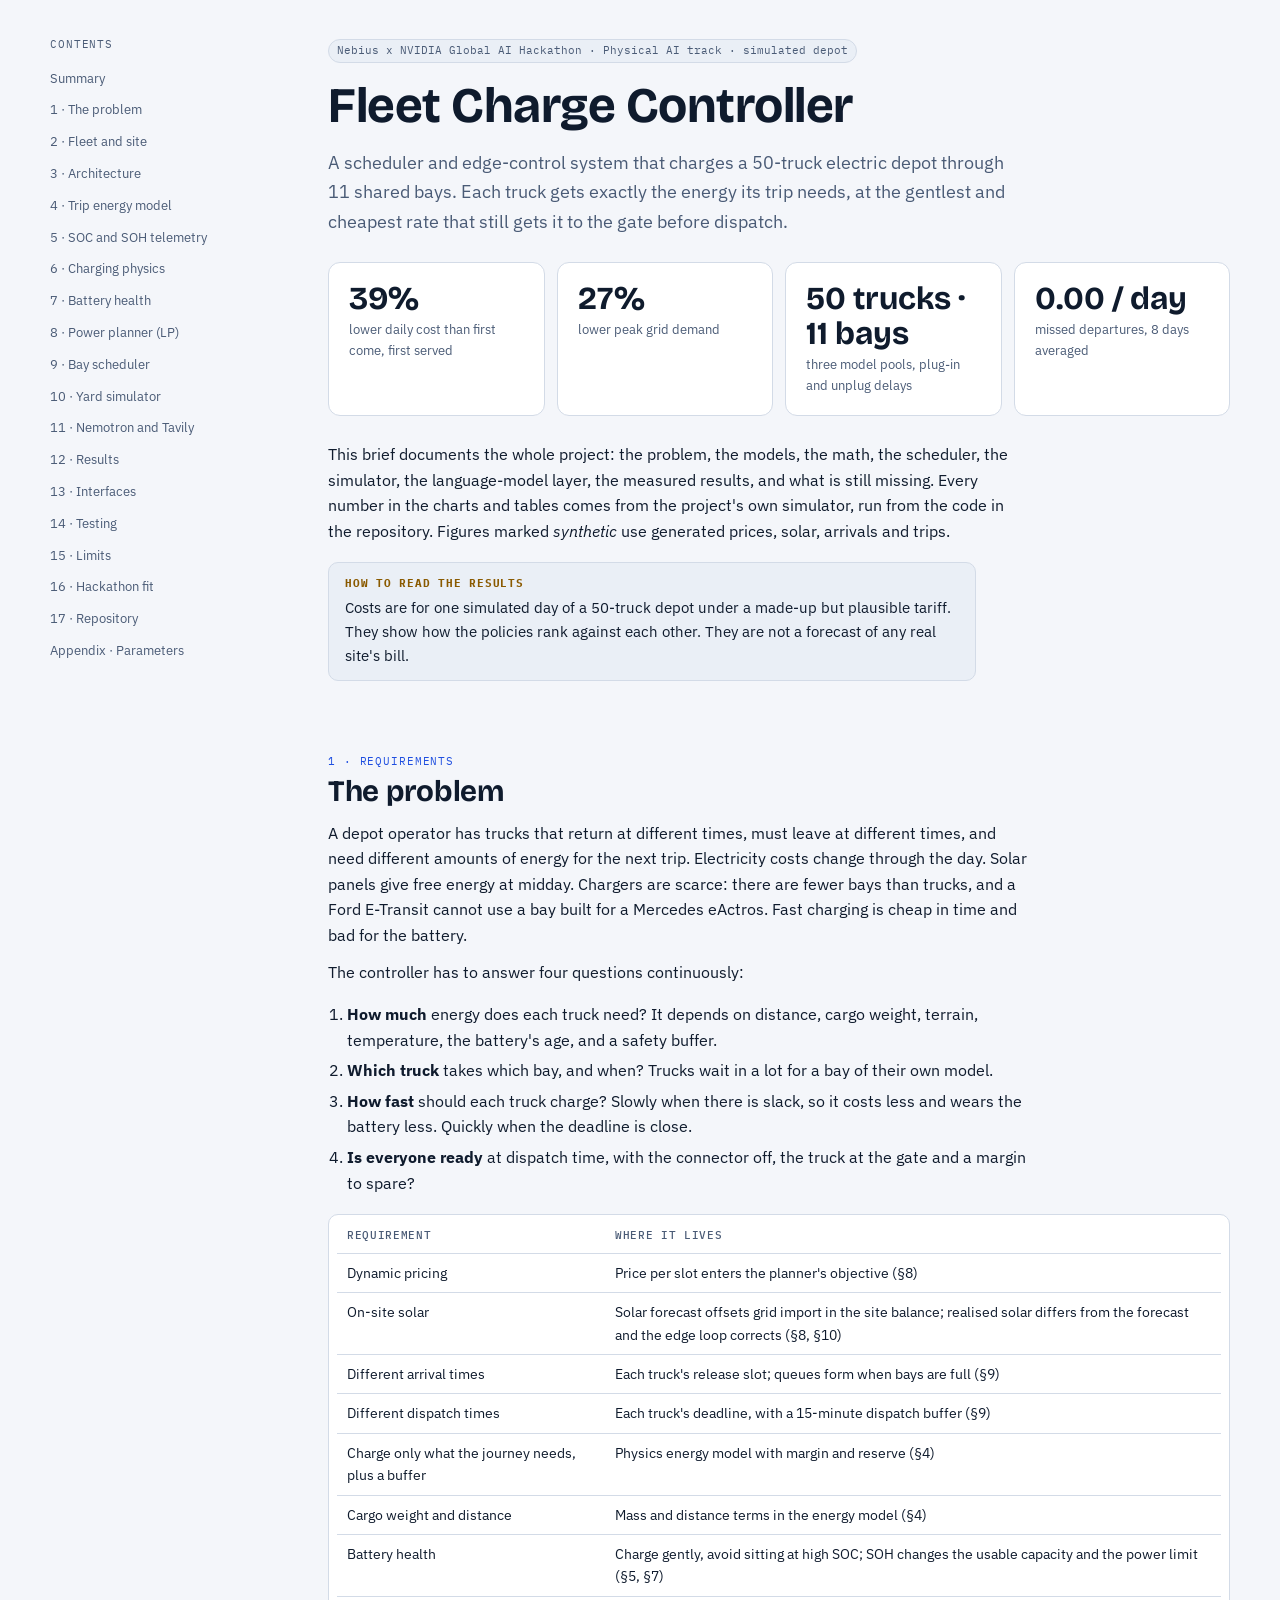
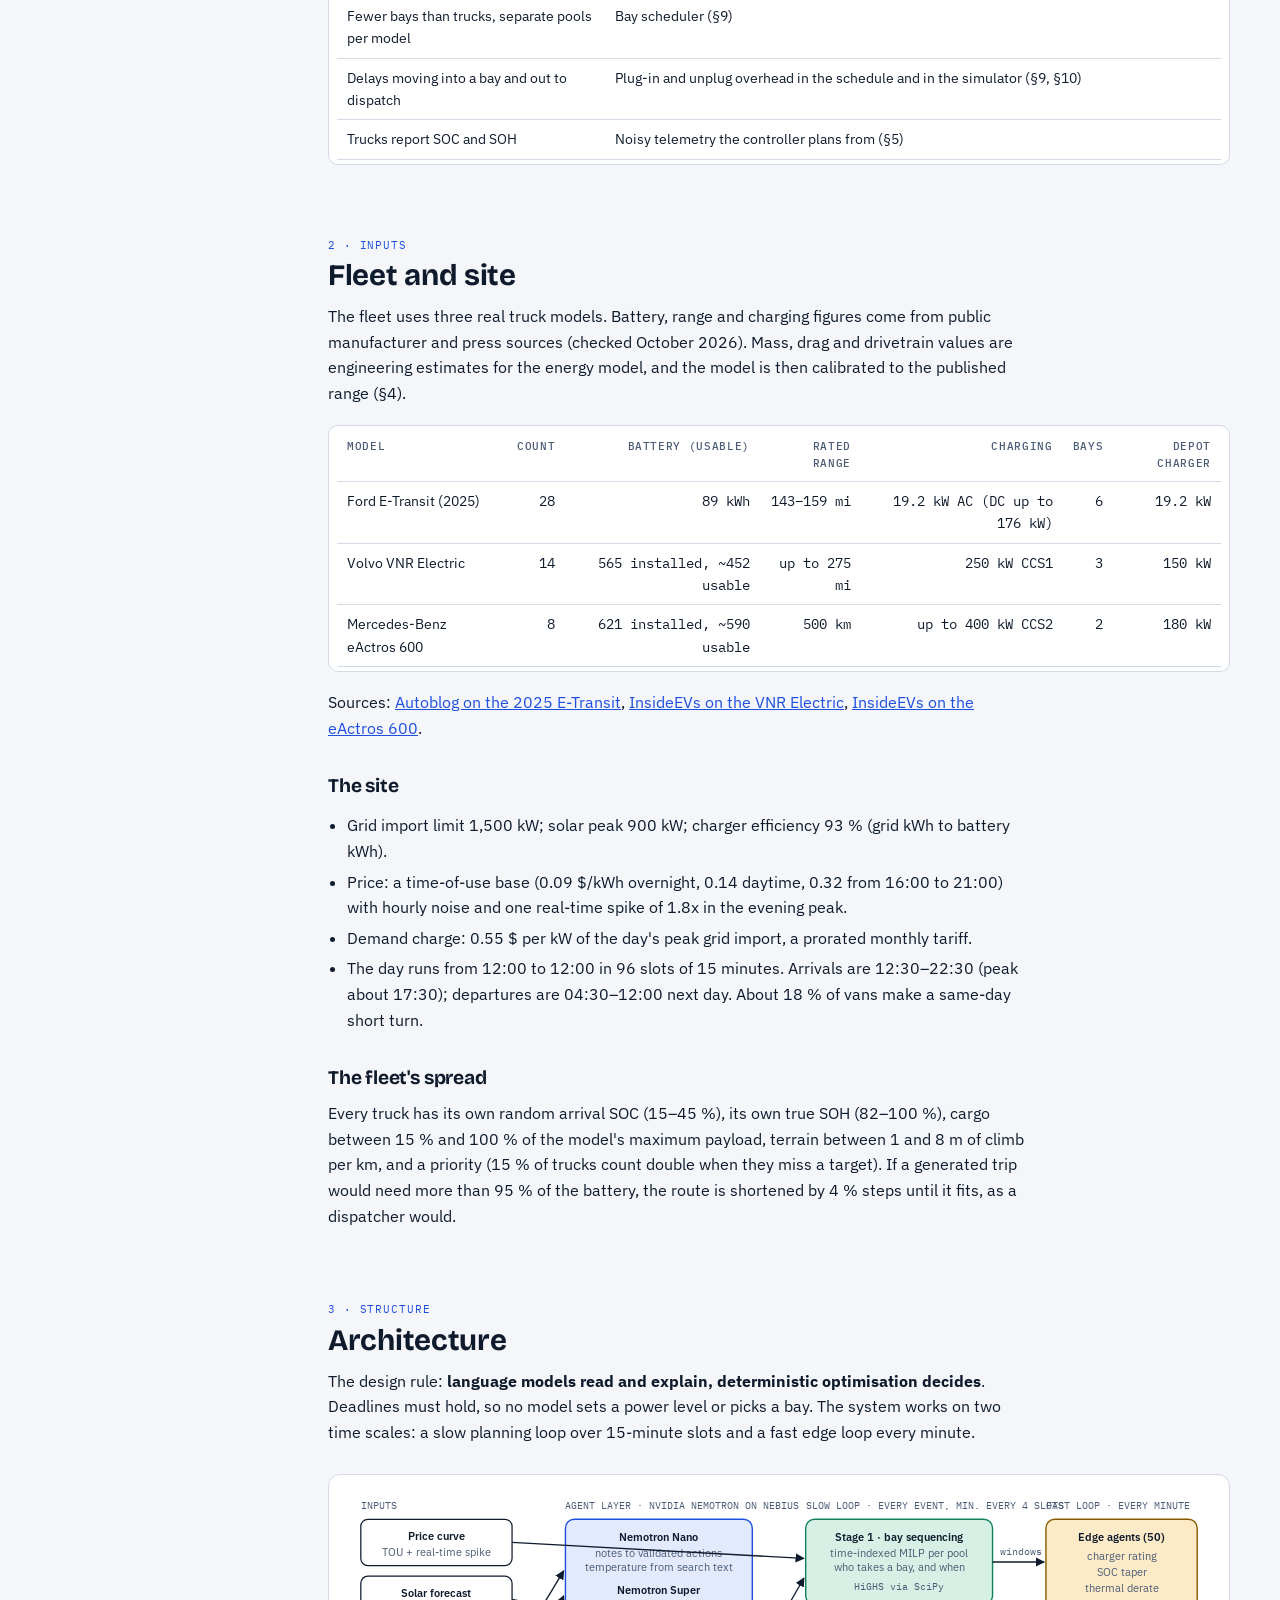
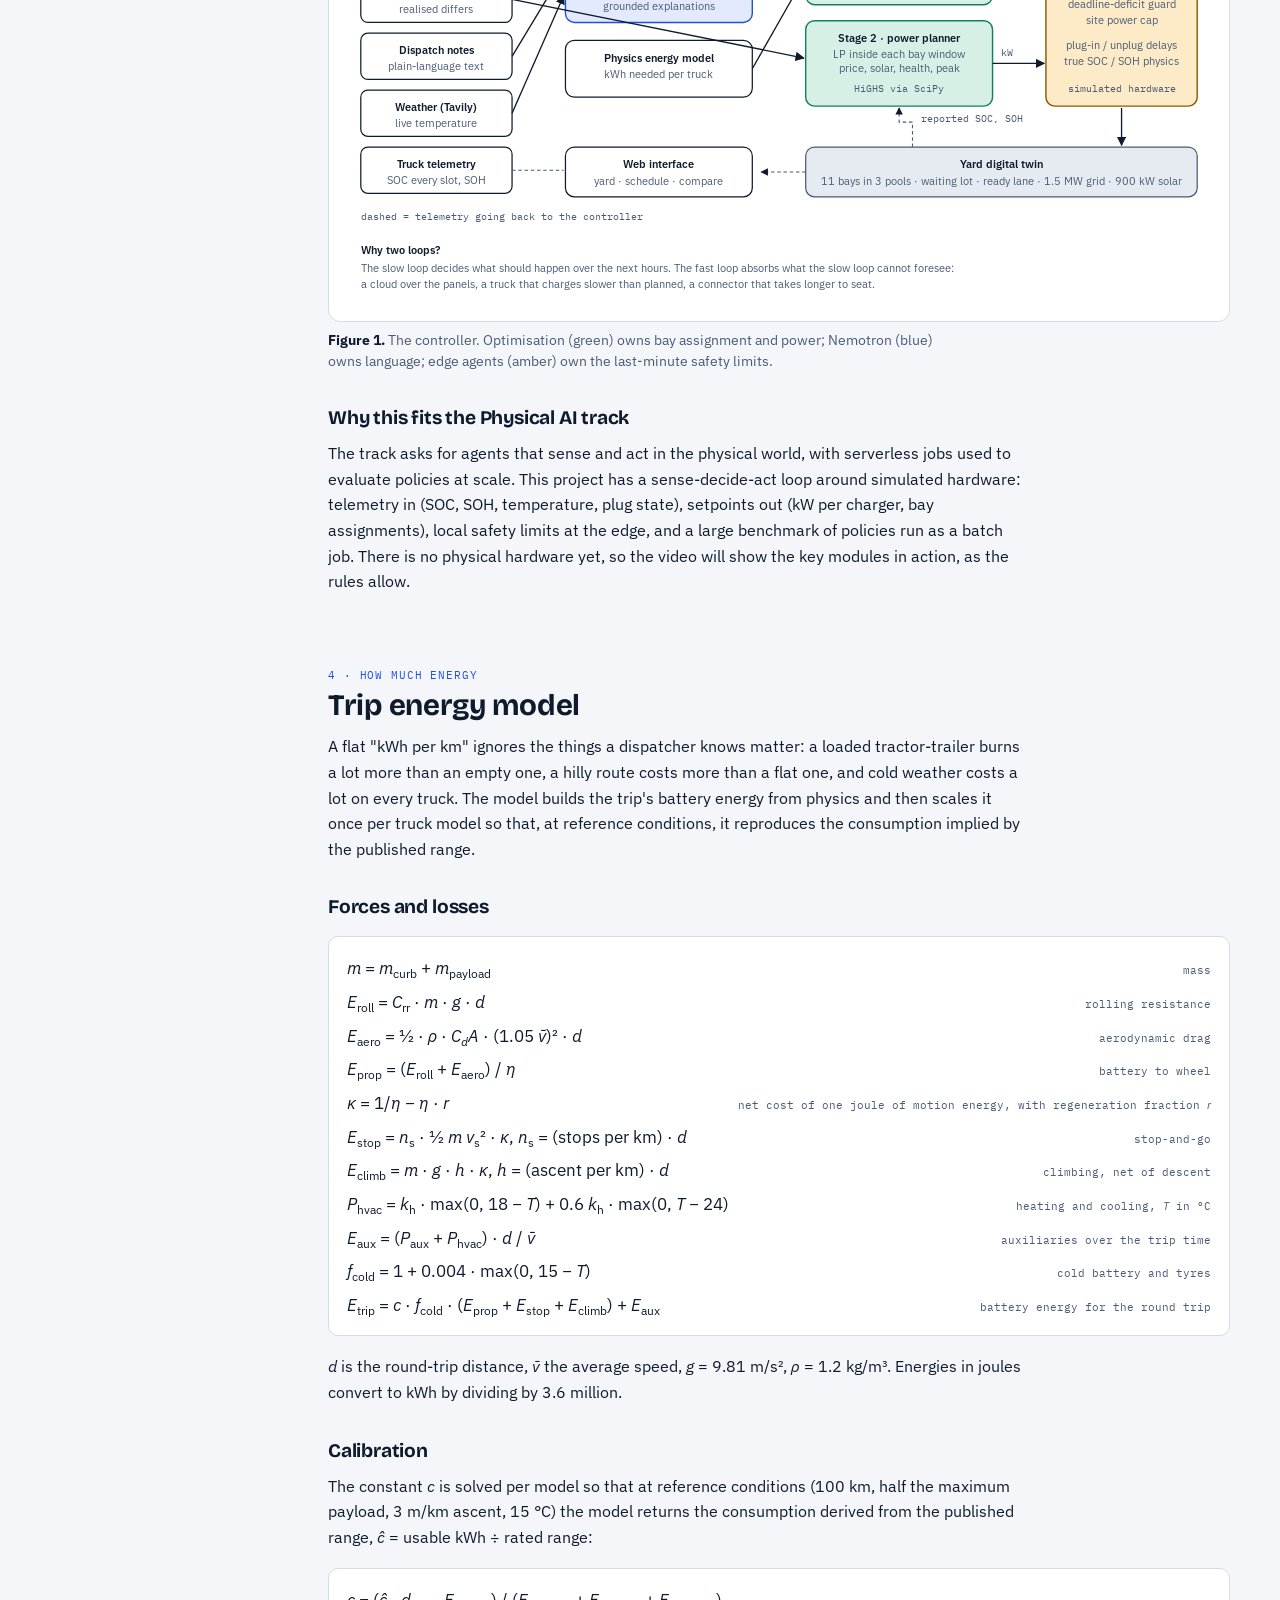
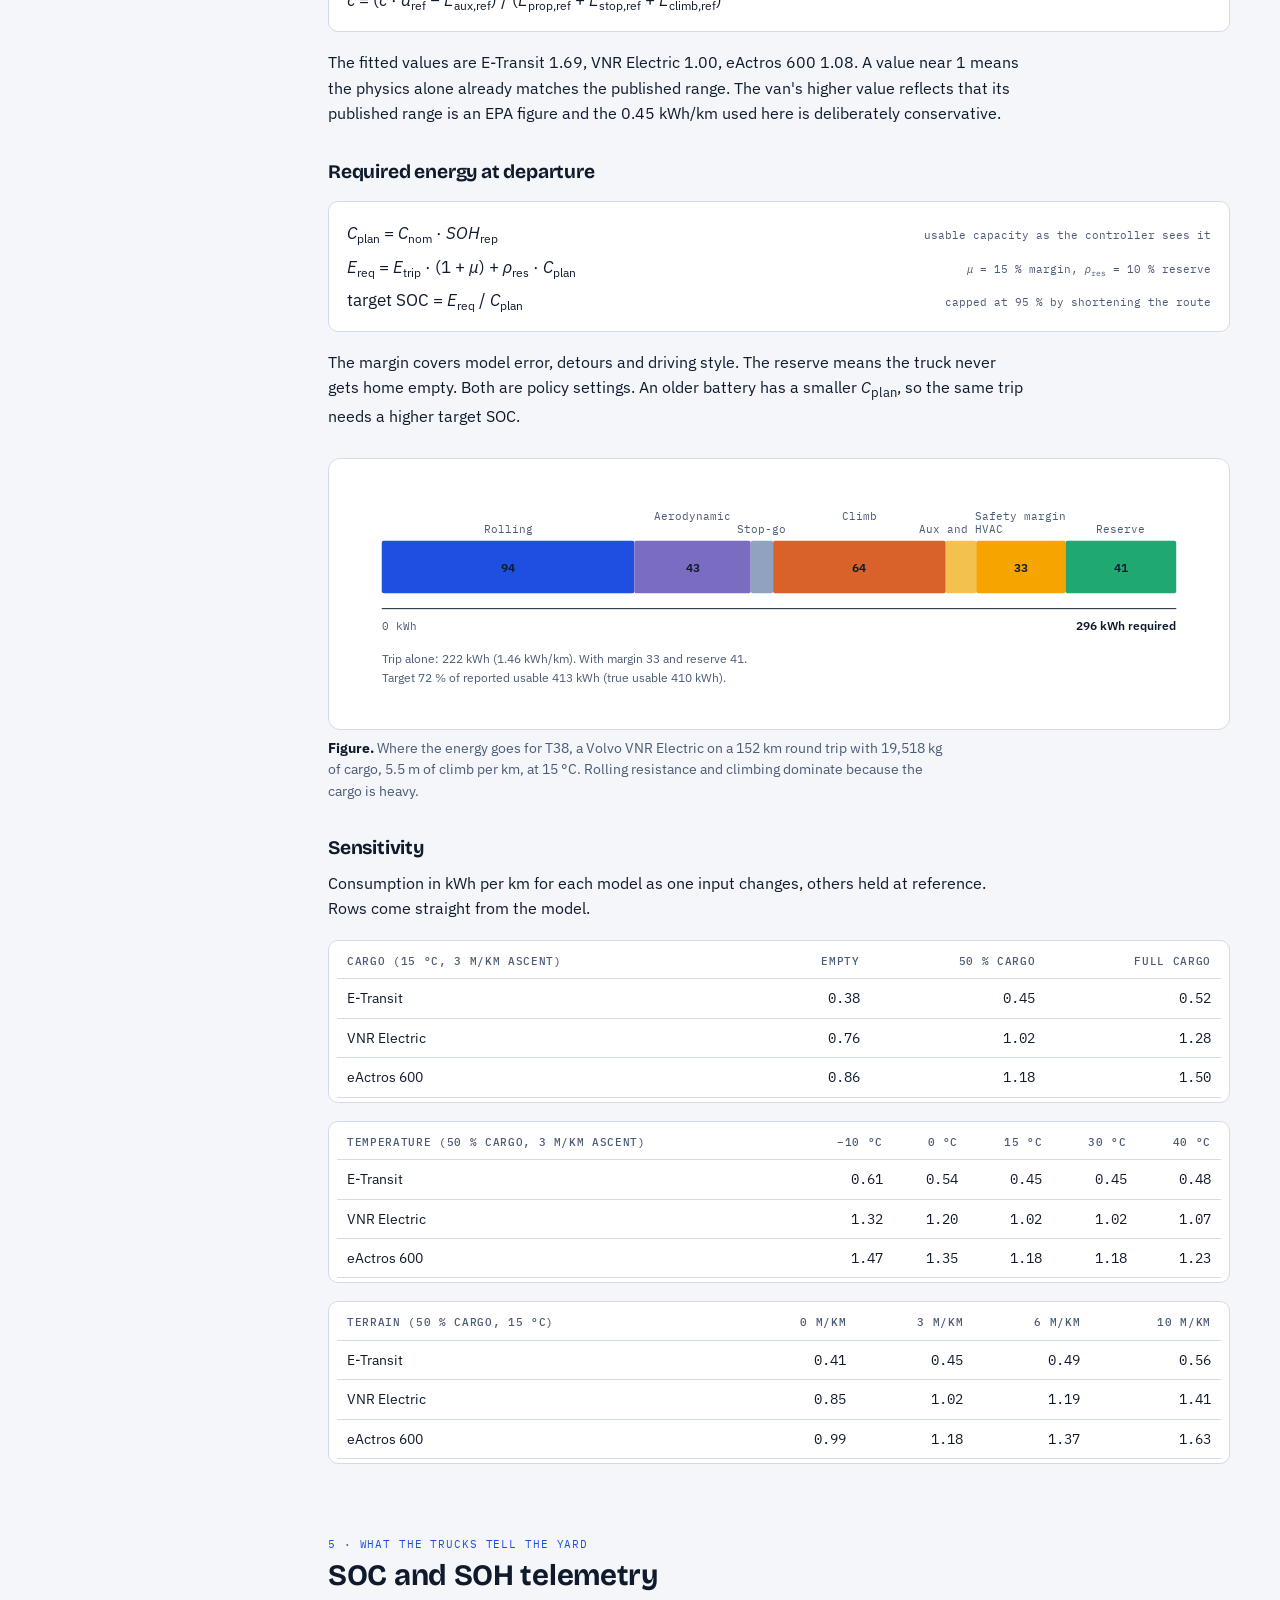
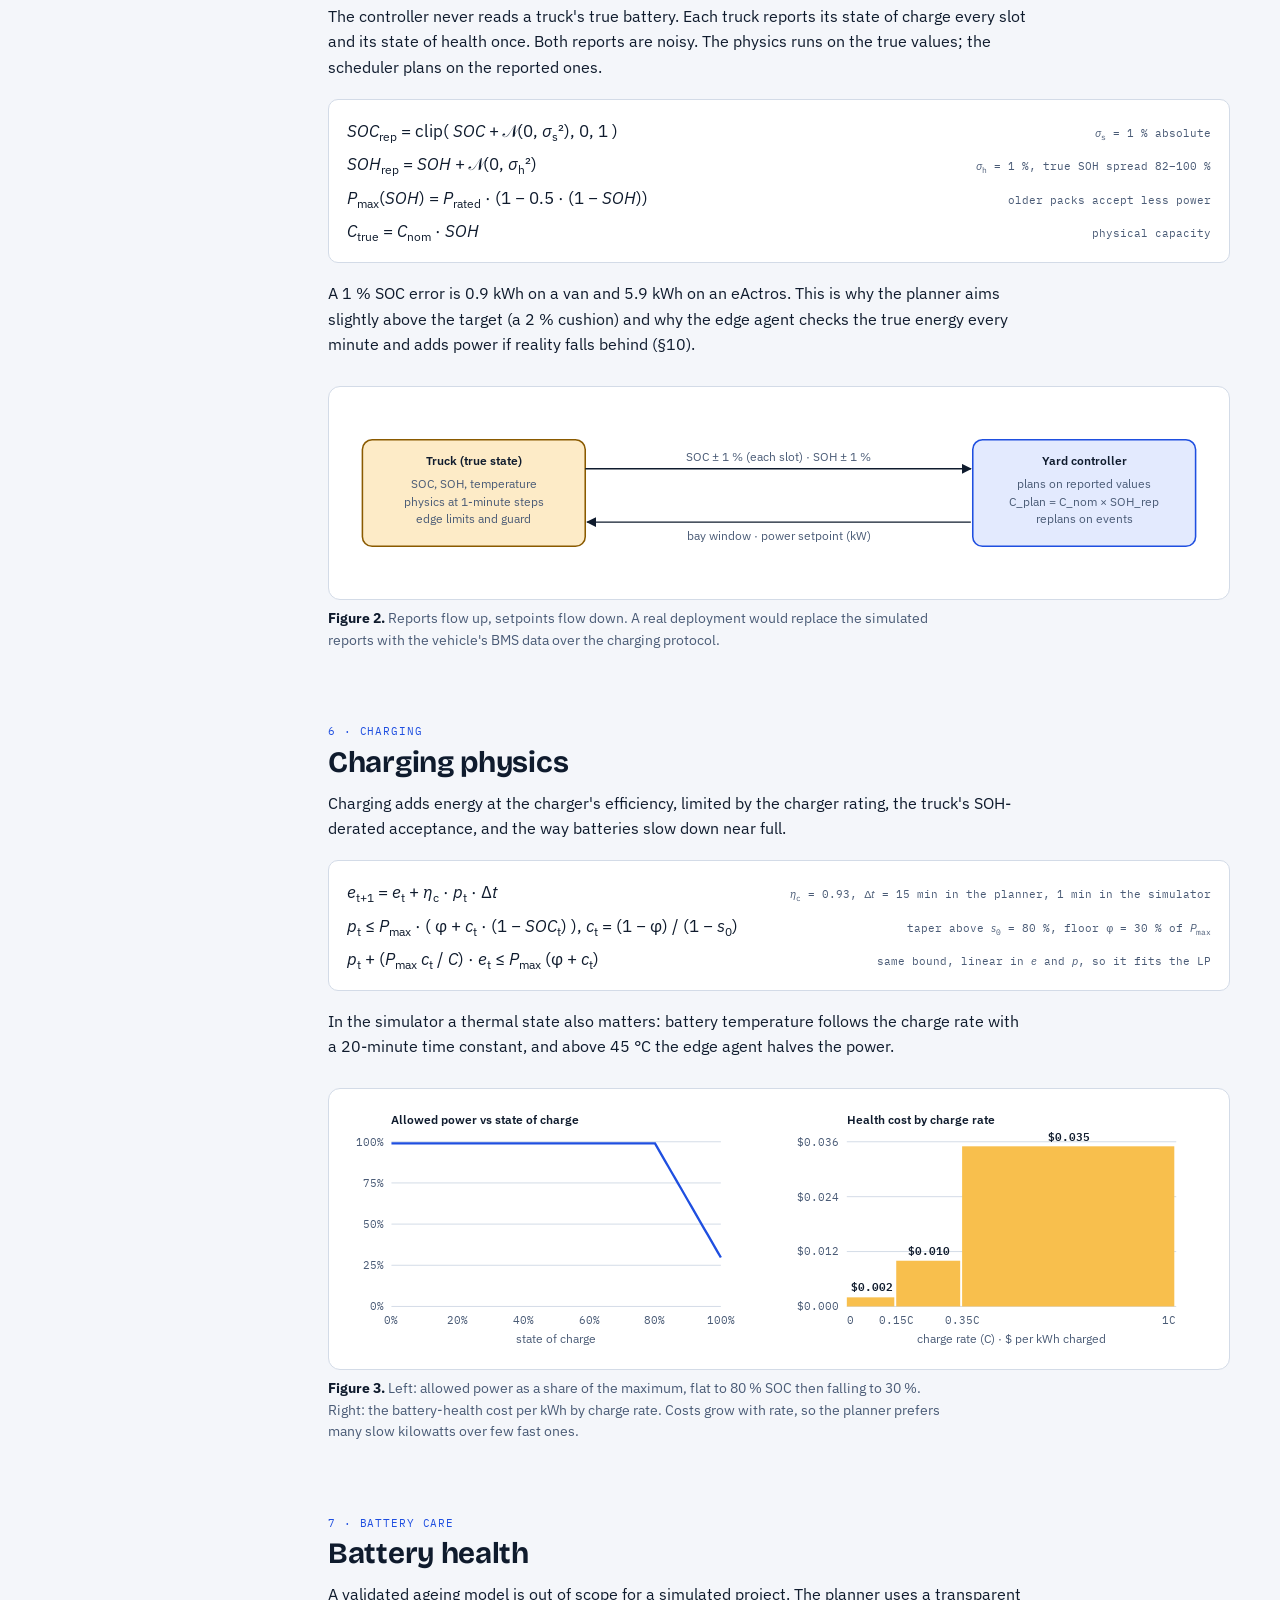
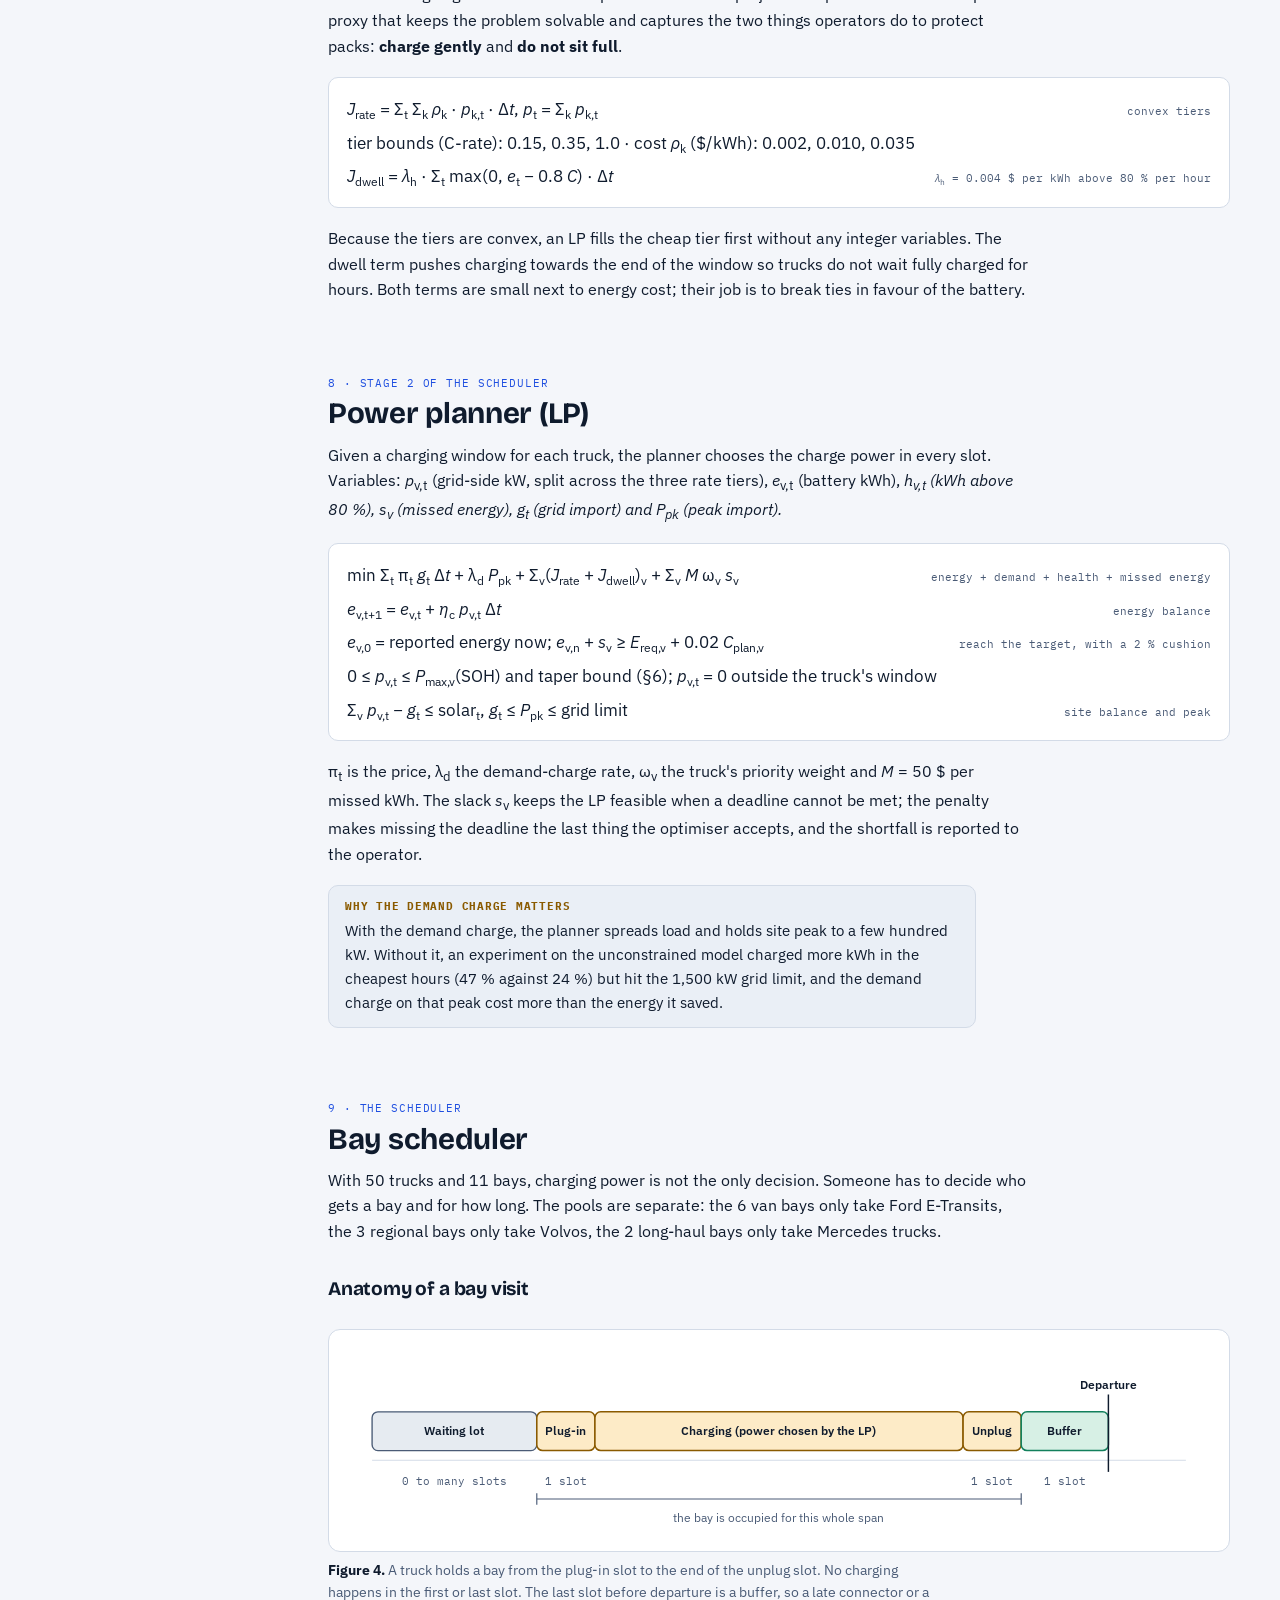
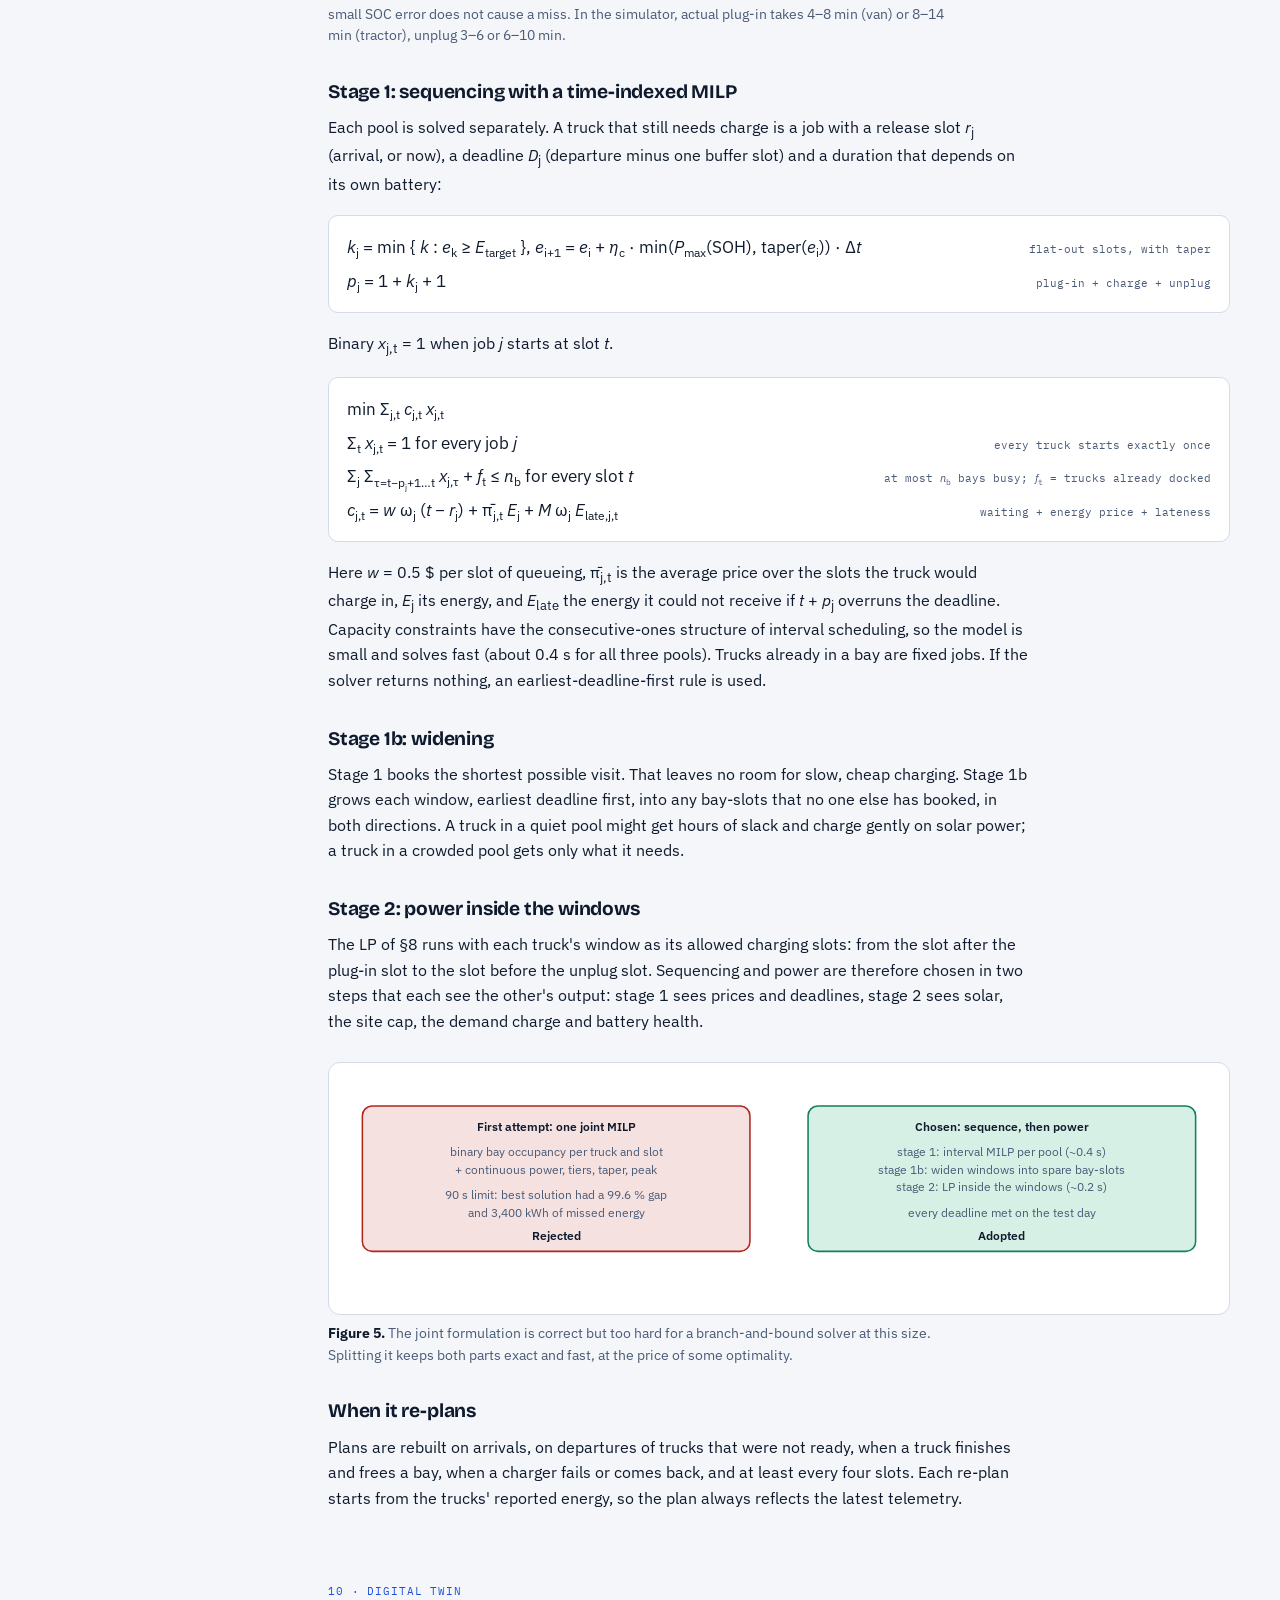
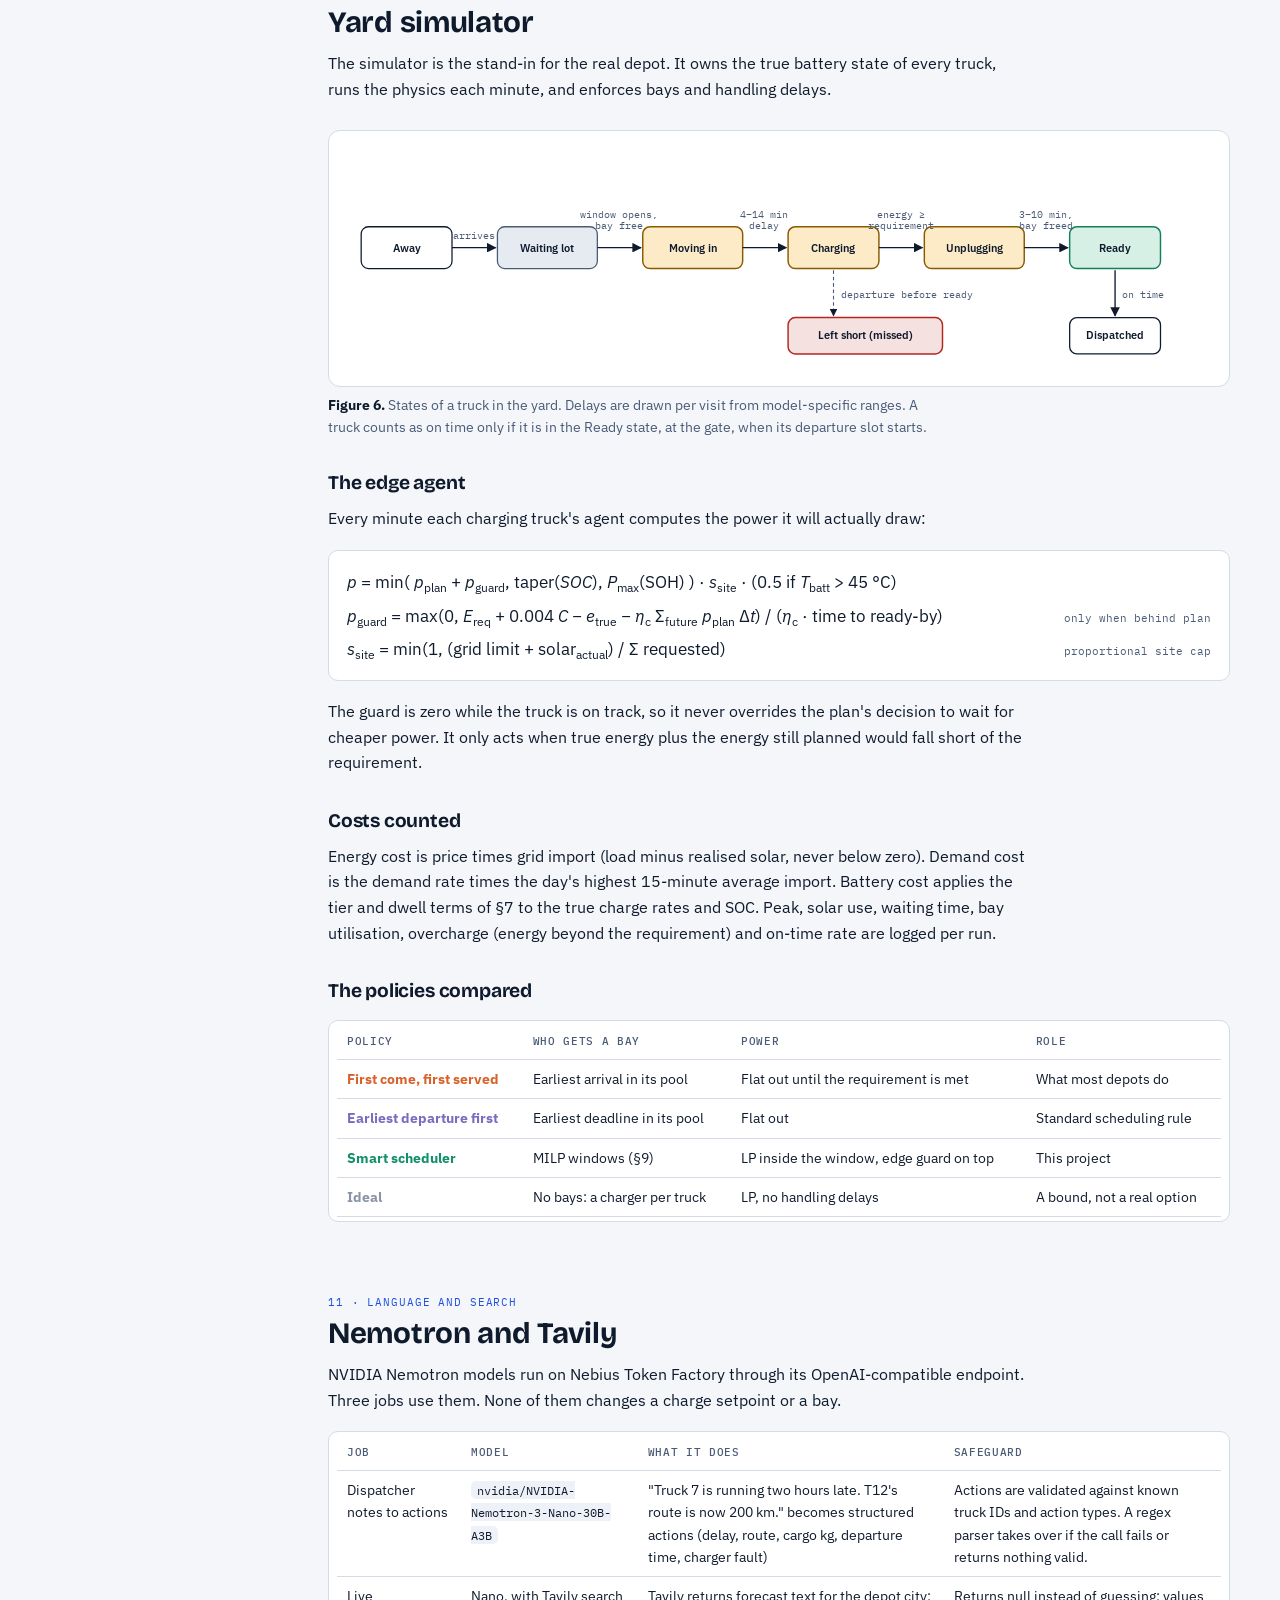
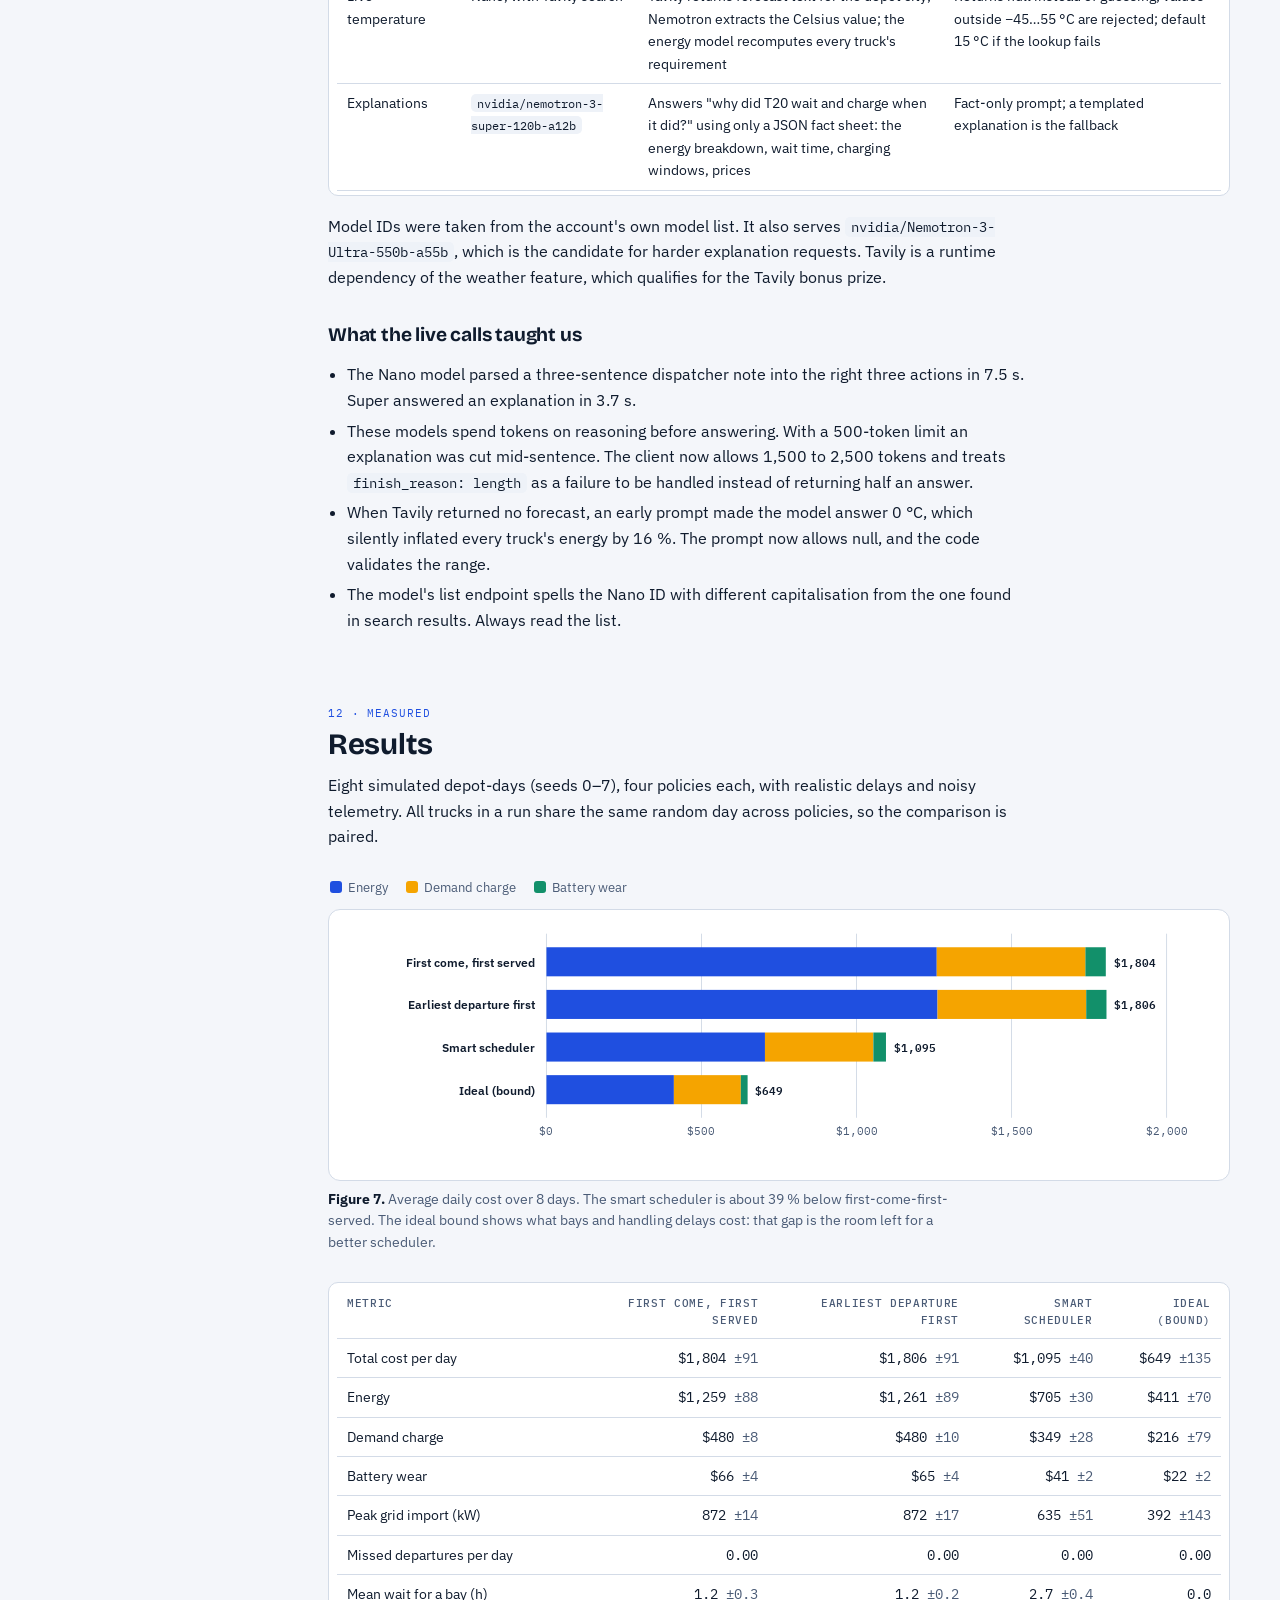
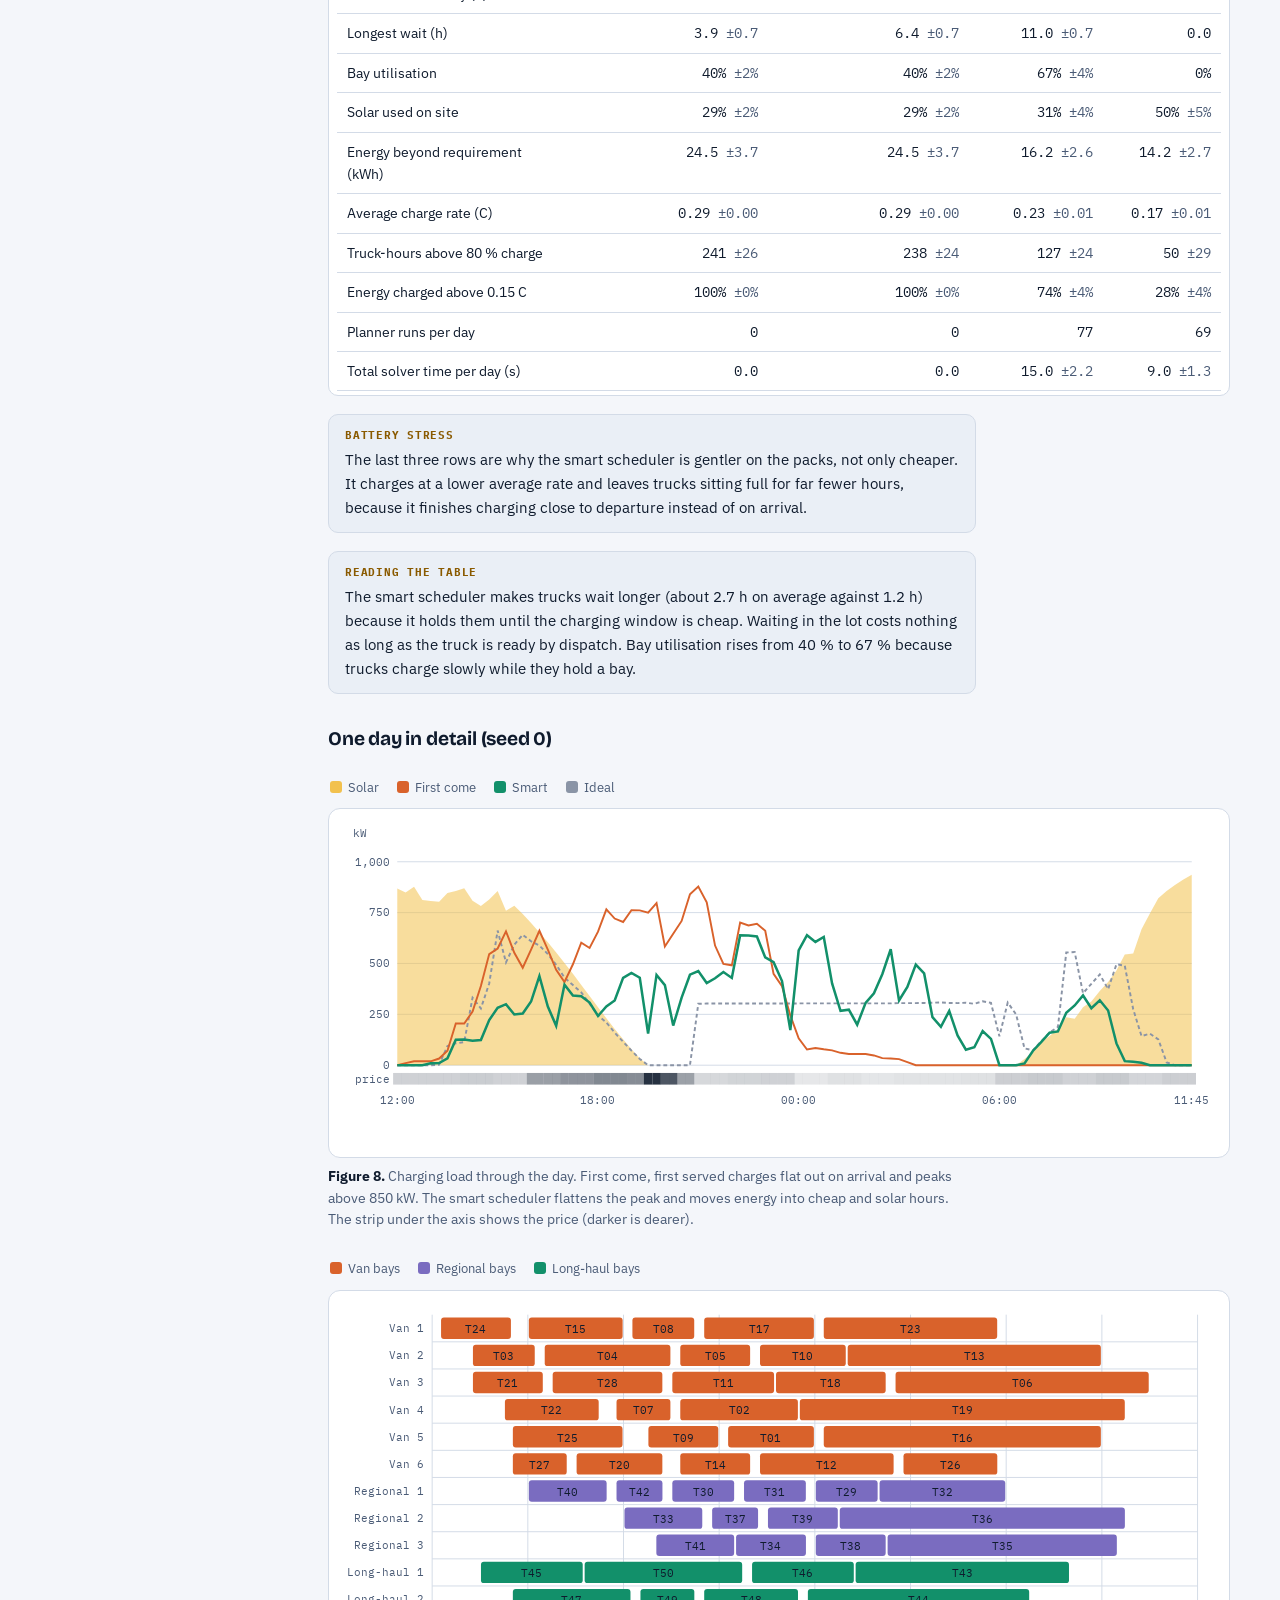
==== docs/project-brief.html @ d54ec928 "Fleet Charge Controller: EV depot scheduler with Nemotron and Tavily Co-Authored-By: Claude Sonnet 5" ====
<!doctype html><html lang="en"><head><meta charset="utf-8"><meta name="viewport" content="width=device-width,initial-scale=1"></head><body><title>Fleet Charge Controller Brief</title>
<link rel="preconnect" href="https://fonts.googleapis.com">
<link href="https://fonts.googleapis.com/css2?family=Bricolage+Grotesque:opsz,wght@12..96,500;12..96,700&family=IBM+Plex+Mono:wght@400;500&family=IBM+Plex+Sans:ital,wght@0,400;0,500;0,600;1,400&display=swap" rel="stylesheet">
<style>
/* Layout: sticky contents rail beside a reading column; wide figures break out of the column.
   Palette: ink-blue ground, one blue accent, semantic green/amber/slate/red from the yard UI. */
:root{
  --bg:#F4F6FA; --surface:#FFFFFF; --surface2:#EAEFF6; --fg:#0F1B2D; --muted:#4A5B76; --line:#D3DBE7;
  --accent:#1F4FE0; --accent-soft:#E3EAFE;
  --good:#12805C; --good-fill:#1FA971; --warn:#8A5A00; --warn-fill:#F5A400; --slate:#8FA3C0; --bad:#B3261E;
  --c-fcfs:#D9622B; --c-edf:#7A6CC0; --c-smart:#12906A; --c-ideal:#8A94A6;
  --solar:#F2C14E; --code-bg:#EEF2F8;
  --f-display:'Bricolage Grotesque','IBM Plex Sans',system-ui,sans-serif;
  --f-body:'IBM Plex Sans',system-ui,-apple-system,sans-serif;
  --f-mono:'IBM Plex Mono',ui-monospace,Menlo,monospace;
}
@media (prefers-color-scheme: dark){:root:not([data-theme="light"]){
  --bg:#0C1422; --surface:#131E31; --surface2:#1A2740; --fg:#E6ECF6; --muted:#9FB0CA; --line:#26354F;
  --accent:#7DA2FF; --accent-soft:#1B2B52;
  --good:#4FD3A1; --good-fill:#1FA971; --warn:#F5B93D; --warn-fill:#F5A400; --slate:#6F85A8; --bad:#FF8A80;
  --c-fcfs:#F08A55; --c-edf:#A99BE8; --c-smart:#3FD6A5; --c-ideal:#8A94A6; --solar:#C9A23C; --code-bg:#101B2E; color-scheme:dark}}
:root[data-theme="dark"]{
  --bg:#0C1422; --surface:#131E31; --surface2:#1A2740; --fg:#E6ECF6; --muted:#9FB0CA; --line:#26354F;
  --accent:#7DA2FF; --accent-soft:#1B2B52;
  --good:#4FD3A1; --good-fill:#1FA971; --warn:#F5B93D; --warn-fill:#F5A400; --slate:#6F85A8; --bad:#FF8A80;
  --c-fcfs:#F08A55; --c-edf:#A99BE8; --c-smart:#3FD6A5; --c-ideal:#8A94A6; --solar:#C9A23C; --code-bg:#101B2E; color-scheme:dark}
*{box-sizing:border-box}
body{background:var(--bg);color:var(--fg);font-family:var(--f-body);font-size:16px;line-height:1.6;padding-inline:20px;padding-block:28px 80px}
.wrap{max-width:1180px;margin:0 auto;display:grid;grid-template-columns:230px minmax(0,1fr);gap:48px}
nav.toc{position:sticky;top:calc(env(safe-area-inset-top,0px) + 20px);align-self:start;font-size:13px;max-height:calc(100vh - 40px);overflow:auto;padding-right:6px}
nav.toc .t{font-family:var(--f-mono);font-size:11px;letter-spacing:.08em;text-transform:uppercase;color:var(--muted);margin-bottom:10px}
nav.toc a{display:block;padding:5px 0;color:var(--muted);text-decoration:none;border-bottom:1px solid transparent}
nav.toc a:hover{color:var(--accent)}
main{min-width:0}
h1,h2,h3{font-family:var(--f-display);text-wrap:balance;line-height:1.15;letter-spacing:-.01em}
h1{font-size:clamp(2rem,5vw,3.1rem);margin:0 0 14px;font-weight:700}
h2{font-size:1.85rem;margin:72px 0 6px;font-weight:700;scroll-margin-top:20px}
h3{font-size:1.2rem;margin:34px 0 4px;font-weight:700}
p{margin:12px 0;max-width:70ch}
.lede{font-size:1.15rem;color:var(--muted);max-width:62ch}
.sec-tag{font-family:var(--f-mono);font-size:11px;letter-spacing:.08em;text-transform:uppercase;color:var(--accent);margin-top:72px}
.sec-tag + h2{margin-top:4px}
ul,ol{padding-left:1.2em;max-width:70ch}li{margin:5px 0}
a{color:var(--accent)}
code{font-family:var(--f-mono);font-size:.88em;background:var(--code-bg);padding:1px 6px;border-radius:5px}
.card{background:var(--surface);border:1px solid var(--line);border-radius:12px;padding:18px 20px}
.kpis{display:grid;grid-template-columns:repeat(auto-fit,minmax(170px,1fr));gap:12px;margin:26px 0}
.kpi .n{font-family:var(--f-display);font-size:2rem;font-weight:700;line-height:1.1}
.kpi .l{font-size:13px;color:var(--muted);margin-top:4px}
.good{color:var(--good)}
.note{border:1px solid var(--line);background:var(--surface2);border-radius:10px;padding:12px 16px;margin:18px 0;max-width:72ch;font-size:15px}
.note b{font-family:var(--f-mono);font-size:11px;letter-spacing:.07em;text-transform:uppercase;color:var(--warn);display:block;margin-bottom:3px}
.eq{margin:18px 0;padding:14px 18px;background:var(--surface);border:1px solid var(--line);border-radius:10px;font-family:'IBM Plex Sans',serif;font-size:1.08rem;overflow-x:auto;max-width:100%}
.eq .row{display:flex;gap:14px;align-items:baseline;flex-wrap:wrap;padding:3px 0}
.eq .tag{margin-left:auto;font-family:var(--f-mono);font-size:11px;color:var(--muted)}
.eq var{font-style:italic;font-family:'IBM Plex Sans',serif}
.eq sub,.eq sup{font-size:.7em;line-height:0}
.frac{display:inline-flex;flex-direction:column;vertical-align:middle;text-align:center;margin:0 3px}
.frac>span:first-child{border-bottom:1px solid currentColor;padding:0 4px}
.frac>span:last-child{padding:0 4px}
table{border-collapse:collapse;width:100%;font-size:14px}
th,td{padding:8px 10px;border-bottom:1px solid var(--line);text-align:left;vertical-align:top}
th{font-family:var(--f-mono);font-size:11px;letter-spacing:.06em;text-transform:uppercase;color:var(--muted);font-weight:500}
td.num,th.num{text-align:right;font-variant-numeric:tabular-nums;font-family:var(--f-mono)}
.scroll{overflow-x:auto;max-width:100%}
.tbl{background:var(--surface);border:1px solid var(--line);border-radius:10px;padding:4px 8px;margin:18px 0}
figure{margin:28px 0}
figure .fig{background:var(--surface);border:1px solid var(--line);border-radius:12px;padding:14px;overflow-x:auto}
figure svg{display:block;width:100%;height:auto;min-width:560px}
figcaption{font-size:13.5px;color:var(--muted);margin-top:8px;max-width:78ch}
figcaption b{color:var(--fg)}
.nd{fill:var(--surface);stroke:var(--fg);stroke-width:1.4}
.nd-a{fill:var(--accent-soft);stroke:var(--accent);stroke-width:1.6}
.nd-g{fill:color-mix(in srgb,var(--good-fill) 18%,var(--surface));stroke:var(--good);stroke-width:1.6}
.nd-w{fill:color-mix(in srgb,var(--warn-fill) 22%,var(--surface));stroke:var(--warn);stroke-width:1.6}
.nd-s{fill:color-mix(in srgb,var(--slate) 22%,var(--surface));stroke:var(--muted);stroke-width:1.4}
.nd-r{fill:color-mix(in srgb,var(--bad) 14%,var(--surface));stroke:var(--bad);stroke-width:1.6}
svg text{fill:var(--fg);font-family:var(--f-body);font-size:12.5px}
svg .m{fill:var(--muted)}svg .mono{font-family:var(--f-mono);font-size:11px}svg .b{font-weight:600}
svg .ln{stroke:var(--fg);stroke-width:1.5;fill:none}svg .lnm{stroke:var(--muted);stroke-width:1.2;fill:none}
svg .grid{stroke:var(--line);stroke-width:1}
.legend{display:flex;flex-wrap:wrap;gap:6px 18px;font-size:13px;margin:6px 2px 10px;color:var(--muted)}
.legend i{display:inline-block;width:12px;height:12px;border-radius:3px;margin-right:6px;vertical-align:-1px}
.two{display:grid;grid-template-columns:repeat(auto-fit,minmax(300px,1fr));gap:14px}
.pill{display:inline-block;font-family:var(--f-mono);font-size:11px;padding:2px 8px;border-radius:99px;background:var(--surface2);border:1px solid var(--line);color:var(--muted)}
hr{border:0;border-top:1px solid var(--line);margin:40px 0}
@media (max-width:900px){
  .wrap{grid-template-columns:minmax(0,1fr);gap:0}
  nav.toc{position:static;max-height:none;margin-bottom:24px;columns:2;column-gap:20px}
  h2{margin-top:56px}
}

@page{size:A4;margin:14mm 13mm 17mm}
@media print{
  :root:root:root{
    --bg:#FFFFFF; --surface:#FFFFFF; --surface2:#F1F4F9; --fg:#0F1B2D; --muted:#4A5B76; --line:#CBD4E1;
    --accent:#1F4FE0; --accent-soft:#E3EAFE; --good:#12805C; --good-fill:#1FA971; --warn:#8A5A00; --warn-fill:#F5A400;
    --slate:#8FA3C0; --bad:#B3261E; --c-fcfs:#D9622B; --c-edf:#7A6CC0; --c-smart:#12906A; --c-ideal:#8A94A6;
    --solar:#F2C14E; --code-bg:#EEF2F8; color-scheme:light}
  html,body{background:#fff}
  body{padding:0;font-size:10pt;line-height:1.5;-webkit-print-color-adjust:exact;print-color-adjust:exact}
  .wrap{display:block;max-width:none}
  main{max-width:none}
  nav.toc{position:static;max-height:none;overflow:visible;columns:3;column-gap:20px;border:1px solid var(--line);border-radius:8px;padding:10px 16px;margin:0 0 20px;break-inside:avoid;font-size:9pt}
  nav.toc a{padding:3px 0;color:var(--fg)}
  h1{font-size:28pt;margin-bottom:10px}
  h2{font-size:17pt;margin:0 0 4px;break-after:avoid}
  h3{font-size:12pt;margin:16px 0 3px;break-after:avoid}
  .sec-tag{margin-top:30px;break-after:avoid}
  p,li{orphans:3;widows:3}
  p,ul,ol,.note{max-width:none}
  .lede{font-size:12pt}
  .kpis{grid-template-columns:repeat(4,minmax(0,1fr));gap:8px;margin:18px 0}
  .kpi .n{font-size:15pt}
  .card,.note,.eq,figure,tr,.legend{break-inside:avoid}
  .eq{overflow:visible;font-size:10pt;padding:10px 14px}
  .eq .tag{font-size:8pt}
  .scroll,.fig,.tbl{overflow:visible !important}
  .fig{padding:10px}
  figure{margin:18px 0}
  figure svg{min-width:0 !important}
  figcaption{font-size:9pt}
  table{font-size:8.6pt}
  th,td{padding:4px 6px}
  th{font-size:7.5pt}
  thead{display:table-header-group}
  .tbl{padding:2px 4px;margin:12px 0}
  #queues{grid-template-columns:1fr 1fr}
  #queues svg:last-child{grid-column:1/-1;max-width:60%}
  a{color:inherit;text-decoration:none}
  .legend{font-size:8.5pt}
  code{font-size:.85em}
  pre,.card[style*="white-space:pre"]{white-space:pre-wrap !important;overflow:visible !important}
}
</style>

<div class="wrap">
<nav class="toc" aria-label="Contents">
  <div class="t">Contents</div>
  <a href="#summary">Summary</a><a href="#problem">1 · The problem</a><a href="#fleet">2 · Fleet and site</a><a href="#arch">3 · Architecture</a>
  <a href="#energy">4 · Trip energy model</a><a href="#telemetry">5 · SOC and SOH telemetry</a><a href="#charge">6 · Charging physics</a>
  <a href="#health">7 · Battery health</a><a href="#lp">8 · Power planner (LP)</a><a href="#sched">9 · Bay scheduler</a>
  <a href="#sim">10 · Yard simulator</a><a href="#agent">11 · Nemotron and Tavily</a><a href="#results">12 · Results</a>
  <a href="#ui">13 · Interfaces</a><a href="#tests">14 · Testing</a><a href="#limits">15 · Limits</a>
  <a href="#hack">16 · Hackathon fit</a><a href="#repo">17 · Repository</a><a href="#params">Appendix · Parameters</a>
</nav>

<main>
<header id="summary">
  <div class="pill">Nebius x NVIDIA Global AI Hackathon · Physical AI track · simulated depot</div>
  <h1 style="margin-top:14px">Fleet Charge Controller</h1>
  <p class="lede">A scheduler and edge-control system that charges a 50-truck electric depot through 11 shared bays. Each truck gets exactly the energy its trip needs, at the gentlest and cheapest rate that still gets it to the gate before dispatch.</p>

  <div class="kpis" id="kpis"></div>

  <p>This brief documents the whole project: the problem, the models, the math, the scheduler, the simulator, the language-model layer, the measured results, and what is still missing. Every number in the charts and tables comes from the project's own simulator, run from the code in the repository. Figures marked <i>synthetic</i> use generated prices, solar, arrivals and trips.</p>

  <div class="note"><b>How to read the results</b>Costs are for one simulated day of a 50-truck depot under a made-up but plausible tariff. They show how the policies rank against each other. They are not a forecast of any real site's bill.</div>
</header>

<!-- 1 -->
<div class="sec-tag" id="problem-tag">1 · Requirements</div>
<h2 id="problem">The problem</h2>
<p>A depot operator has trucks that return at different times, must leave at different times, and need different amounts of energy for the next trip. Electricity costs change through the day. Solar panels give free energy at midday. Chargers are scarce: there are fewer bays than trucks, and a Ford E-Transit cannot use a bay built for a Mercedes eActros. Fast charging is cheap in time and bad for the battery.</p>
<p>The controller has to answer four questions continuously:</p>
<ol>
  <li><b>How much</b> energy does each truck need? It depends on distance, cargo weight, terrain, temperature, the battery's age, and a safety buffer.</li>
  <li><b>Which truck</b> takes which bay, and when? Trucks wait in a lot for a bay of their own model.</li>
  <li><b>How fast</b> should each truck charge? Slowly when there is slack, so it costs less and wears the battery less. Quickly when the deadline is close.</li>
  <li><b>Is everyone ready</b> at dispatch time, with the connector off, the truck at the gate and a margin to spare?</li>
</ol>
<div class="tbl scroll"><table>
<thead><tr><th>Requirement</th><th>Where it lives</th></tr></thead>
<tbody>
<tr><td>Dynamic pricing</td><td>Price per slot enters the planner's objective (§8)</td></tr>
<tr><td>On-site solar</td><td>Solar forecast offsets grid import in the site balance; realised solar differs from the forecast and the edge loop corrects (§8, §10)</td></tr>
<tr><td>Different arrival times</td><td>Each truck's release slot; queues form when bays are full (§9)</td></tr>
<tr><td>Different dispatch times</td><td>Each truck's deadline, with a 15-minute dispatch buffer (§9)</td></tr>
<tr><td>Charge only what the journey needs, plus a buffer</td><td>Physics energy model with margin and reserve (§4)</td></tr>
<tr><td>Cargo weight and distance</td><td>Mass and distance terms in the energy model (§4)</td></tr>
<tr><td>Battery health</td><td>Charge gently, avoid sitting at high SOC; SOH changes the usable capacity and the power limit (§5, §7)</td></tr>
<tr><td>Fewer bays than trucks, separate pools per model</td><td>Bay scheduler (§9)</td></tr>
<tr><td>Delays moving into a bay and out to dispatch</td><td>Plug-in and unplug overhead in the schedule and in the simulator (§9, §10)</td></tr>
<tr><td>Trucks report SOC and SOH</td><td>Noisy telemetry the controller plans from (§5)</td></tr>
</tbody></table></div>

<!-- 2 -->
<div class="sec-tag">2 · Inputs</div>
<h2 id="fleet">Fleet and site</h2>
<p>The fleet uses three real truck models. Battery, range and charging figures come from public manufacturer and press sources (checked October 2026). Mass, drag and drivetrain values are engineering estimates for the energy model, and the model is then calibrated to the published range (§4).</p>
<div class="tbl scroll"><table>
<thead><tr><th>Model</th><th class="num">Count</th><th class="num">Battery (usable)</th><th class="num">Rated range</th><th class="num">Charging</th><th class="num">Bays</th><th class="num">Depot charger</th></tr></thead>
<tbody>
<tr><td>Ford E-Transit (2025)</td><td class="num">28</td><td class="num">89 kWh</td><td class="num">143–159 mi</td><td class="num">19.2 kW AC (DC up to 176 kW)</td><td class="num">6</td><td class="num">19.2 kW</td></tr>
<tr><td>Volvo VNR Electric</td><td class="num">14</td><td class="num">565 installed, ~452 usable</td><td class="num">up to 275 mi</td><td class="num">250 kW CCS1</td><td class="num">3</td><td class="num">150 kW</td></tr>
<tr><td>Mercedes-Benz eActros 600</td><td class="num">8</td><td class="num">621 installed, ~590 usable</td><td class="num">500 km</td><td class="num">up to 400 kW CCS2</td><td class="num">2</td><td class="num">180 kW</td></tr>
</tbody></table></div>
<p>Sources: <a href="https://www.autoblog.com/cars/ford/e-transit/2025">Autoblog on the 2025 E-Transit</a>, <a href="https://insideevs.com/news/562100/volvo-vnr-bigger-battery-range/">InsideEVs on the VNR Electric</a>, <a href="https://insideevs.com/news/691149/mercedes-eactros-truck-reveal-range-battery-specs/">InsideEVs on the eActros 600</a>.</p>
<h3>The site</h3>
<ul>
  <li>Grid import limit 1,500 kW; solar peak 900 kW; charger efficiency 93 % (grid kWh to battery kWh).</li>
  <li>Price: a time-of-use base (0.09 $/kWh overnight, 0.14 daytime, 0.32 from 16:00 to 21:00) with hourly noise and one real-time spike of 1.8x in the evening peak.</li>
  <li>Demand charge: 0.55 $ per kW of the day's peak grid import, a prorated monthly tariff.</li>
  <li>The day runs from 12:00 to 12:00 in 96 slots of 15 minutes. Arrivals are 12:30–22:30 (peak about 17:30); departures are 04:30–12:00 next day. About 18 % of vans make a same-day short turn.</li>
</ul>
<h3>The fleet's spread</h3>
<p>Every truck has its own random arrival SOC (15–45 %), its own true SOH (82–100 %), cargo between 15 % and 100 % of the model's maximum payload, terrain between 1 and 8 m of climb per km, and a priority (15 % of trucks count double when they miss a target). If a generated trip would need more than 95 % of the battery, the route is shortened by 4 % steps until it fits, as a dispatcher would.</p>

<!-- 3 -->
<div class="sec-tag">3 · Structure</div>
<h2 id="arch">Architecture</h2>
<p>The design rule: <b>language models read and explain, deterministic optimisation decides</b>. Deadlines must hold, so no model sets a power level or picks a bay. The system works on two time scales: a slow planning loop over 15-minute slots and a fast edge loop every minute.</p>
<figure>
<div class="fig"><svg viewBox="0 0 980 470" role="img" aria-label="System architecture: inputs feed an agent layer and a two-stage scheduler, which drive edge agents in the yard twin, which report telemetry back">
<defs><marker id="ar" viewBox="0 0 10 10" refX="9" refY="5" markerWidth="7" markerHeight="7" orient="auto-start-reverse"><path d="M0,0 L10,5 L0,10 z" fill="currentColor"/></marker></defs>
<g style="color:var(--fg)">
<text class="mono m" x="20" y="22">INPUTS</text>
<rect class="nd" x="20" y="34" width="170" height="52" rx="8"/><text class="b" x="105" y="57" text-anchor="middle">Price curve</text><text class="m" x="105" y="75" text-anchor="middle">TOU + real-time spike</text>
<rect class="nd" x="20" y="98" width="170" height="52" rx="8"/><text class="b" x="105" y="121" text-anchor="middle">Solar forecast</text><text class="m" x="105" y="139" text-anchor="middle">realised differs</text>
<rect class="nd" x="20" y="162" width="170" height="52" rx="8"/><text class="b" x="105" y="185" text-anchor="middle">Dispatch notes</text><text class="m" x="105" y="203" text-anchor="middle">plain-language text</text>
<rect class="nd" x="20" y="226" width="170" height="52" rx="8"/><text class="b" x="105" y="249" text-anchor="middle">Weather (Tavily)</text><text class="m" x="105" y="267" text-anchor="middle">live temperature</text>
<rect class="nd" x="20" y="290" width="170" height="52" rx="8"/><text class="b" x="105" y="313" text-anchor="middle">Truck telemetry</text><text class="m" x="105" y="331" text-anchor="middle">SOC every slot, SOH</text>

<text class="mono m" x="250" y="22">AGENT LAYER · NVIDIA NEMOTRON ON NEBIUS</text>
<rect class="nd-a" x="250" y="34" width="210" height="116" rx="10"/>
<text class="b" x="355" y="58" text-anchor="middle">Nemotron Nano</text><text class="m" x="355" y="76" text-anchor="middle">notes to validated actions</text><text class="m" x="355" y="92" text-anchor="middle">temperature from search text</text>
<text class="b" x="355" y="118" text-anchor="middle">Nemotron Super</text><text class="m" x="355" y="136" text-anchor="middle">grounded explanations</text>
<rect class="nd" x="250" y="170" width="210" height="64" rx="10"/><text class="b" x="355" y="194" text-anchor="middle">Physics energy model</text><text class="m" x="355" y="212" text-anchor="middle">kWh needed per truck</text>

<text class="mono m" x="520" y="22">SLOW LOOP · EVERY EVENT, MIN. EVERY 4 SLOTS</text>
<rect class="nd-g" x="520" y="34" width="210" height="96" rx="10"/><text class="b" x="625" y="58" text-anchor="middle">Stage 1 · bay sequencing</text><text class="m" x="625" y="76" text-anchor="middle">time-indexed MILP per pool</text><text class="m" x="625" y="92" text-anchor="middle">who takes a bay, and when</text><text class="mono m" x="625" y="114" text-anchor="middle">HiGHS via SciPy</text>
<rect class="nd-g" x="520" y="148" width="210" height="96" rx="10"/><text class="b" x="625" y="172" text-anchor="middle">Stage 2 · power planner</text><text class="m" x="625" y="190" text-anchor="middle">LP inside each bay window</text><text class="m" x="625" y="206" text-anchor="middle">price, solar, health, peak</text><text class="mono m" x="625" y="228" text-anchor="middle">HiGHS via SciPy</text>

<text class="mono m" x="790" y="22">FAST LOOP · EVERY MINUTE</text>
<rect class="nd-w" x="790" y="34" width="170" height="210" rx="10"/><text class="b" x="875" y="58" text-anchor="middle">Edge agents (50)</text>
<text class="m" x="875" y="80" text-anchor="middle">charger rating</text><text class="m" x="875" y="98" text-anchor="middle">SOC taper</text><text class="m" x="875" y="116" text-anchor="middle">thermal derate</text><text class="m" x="875" y="134" text-anchor="middle">deadline-deficit guard</text><text class="m" x="875" y="152" text-anchor="middle">site power cap</text>
<text class="m" x="875" y="180" text-anchor="middle">plug-in / unplug delays</text><text class="m" x="875" y="198" text-anchor="middle">true SOC / SOH physics</text>
<text class="mono m" x="875" y="228" text-anchor="middle">simulated hardware</text>

<rect class="nd-s" x="520" y="290" width="440" height="56" rx="10"/><text class="b" x="740" y="314" text-anchor="middle">Yard digital twin</text><text class="m" x="740" y="333" text-anchor="middle">11 bays in 3 pools · waiting lot · ready lane · 1.5 MW grid · 900 kW solar</text>

<rect class="nd" x="250" y="290" width="210" height="56" rx="10"/><text class="b" x="355" y="314" text-anchor="middle">Web interface</text><text class="m" x="355" y="333" text-anchor="middle">yard · schedule · compare</text>

<line class="ln" x1="190" y1="60" x2="518" y2="78" marker-end="url(#ar)"/>
<line class="ln" x1="190" y1="124" x2="518" y2="190" marker-end="url(#ar)"/>
<line class="ln" x1="190" y1="188" x2="248" y2="92" marker-end="url(#ar)"/>
<line class="ln" x1="190" y1="252" x2="248" y2="120" marker-end="url(#ar)"/>
<line class="ln" x1="460" y1="202" x2="518" y2="100" marker-end="url(#ar)"/>
<line class="ln" x1="730" y1="82" x2="788" y2="82" marker-end="url(#ar)"/><text class="mono m" x="738" y="74">windows</text>
<line class="ln" x1="730" y1="196" x2="788" y2="196" marker-end="url(#ar)"/><text class="mono m" x="740" y="188">kW</text>
<line class="ln" x1="875" y1="246" x2="875" y2="288" marker-end="url(#ar)"/>
<line class="lnm" x1="190" y1="316" x2="248" y2="316" stroke-dasharray="4 3"/>
<path class="lnm" d="M520 318 H 470" stroke-dasharray="4 3" marker-end="url(#ar)"/>
<path class="lnm" d="M640 290 V 262 H 625 V 246" stroke-dasharray="4 3" marker-end="url(#ar)"/>
<text class="mono m" x="650" y="262">reported SOC, SOH</text>
<text class="mono m" x="20" y="372">dashed = telemetry going back to the controller</text>
</g>
<text class="b" x="20" y="410">Why two loops?</text>
<text class="m" x="20" y="430">The slow loop decides what should happen over the next hours. The fast loop absorbs what the slow loop cannot foresee:</text>
<text class="m" x="20" y="448">a cloud over the panels, a truck that charges slower than planned, a connector that takes longer to seat.</text>
</svg></div>
<figcaption><b>Figure 1.</b> The controller. Optimisation (green) owns bay assignment and power; Nemotron (blue) owns language; edge agents (amber) own the last-minute safety limits.</figcaption>
</figure>
<h3>Why this fits the Physical AI track</h3>
<p>The track asks for agents that sense and act in the physical world, with serverless jobs used to evaluate policies at scale. This project has a sense-decide-act loop around simulated hardware: telemetry in (SOC, SOH, temperature, plug state), setpoints out (kW per charger, bay assignments), local safety limits at the edge, and a large benchmark of policies run as a batch job. There is no physical hardware yet, so the video will show the key modules in action, as the rules allow.</p>

<!-- 4 -->
<div class="sec-tag">4 · How much energy</div>
<h2 id="energy">Trip energy model</h2>
<p>A flat "kWh per km" ignores the things a dispatcher knows matter: a loaded tractor-trailer burns a lot more than an empty one, a hilly route costs more than a flat one, and cold weather costs a lot on every truck. The model builds the trip's battery energy from physics and then scales it once per truck model so that, at reference conditions, it reproduces the consumption implied by the published range.</p>
<h3>Forces and losses</h3>
<div class="eq">
<div class="row"><span><var>m</var> = <var>m</var><sub>curb</sub> + <var>m</var><sub>payload</sub></span><span class="tag">mass</span></div>
<div class="row"><span><var>E</var><sub>roll</sub> = <var>C</var><sub>rr</sub> · <var>m</var> · <var>g</var> · <var>d</var></span><span class="tag">rolling resistance</span></div>
<div class="row"><span><var>E</var><sub>aero</sub> = ½ · <var>ρ</var> · <var>C<sub>d</sub>A</var> · (1.05 <var>v̄</var>)² · <var>d</var></span><span class="tag">aerodynamic drag</span></div>
<div class="row"><span><var>E</var><sub>prop</sub> = (<var>E</var><sub>roll</sub> + <var>E</var><sub>aero</sub>) / <var>η</var></span><span class="tag">battery to wheel</span></div>
<div class="row"><span><var>κ</var> = 1/<var>η</var> − <var>η</var> · <var>r</var></span><span class="tag">net cost of one joule of motion energy, with regeneration fraction <var>r</var></span></div>
<div class="row"><span><var>E</var><sub>stop</sub> = <var>n</var><sub>s</sub> · ½ <var>m</var> <var>v</var><sub>s</sub>² · <var>κ</var>,  <var>n</var><sub>s</sub> = (stops per km) · <var>d</var></span><span class="tag">stop-and-go</span></div>
<div class="row"><span><var>E</var><sub>climb</sub> = <var>m</var> · <var>g</var> · <var>h</var> · <var>κ</var>,  <var>h</var> = (ascent per km) · <var>d</var></span><span class="tag">climbing, net of descent</span></div>
<div class="row"><span><var>P</var><sub>hvac</sub> = <var>k</var><sub>h</sub> · max(0, 18 − <var>T</var>) + 0.6 <var>k</var><sub>h</sub> · max(0, <var>T</var> − 24)</span><span class="tag">heating and cooling, <var>T</var> in °C</span></div>
<div class="row"><span><var>E</var><sub>aux</sub> = (<var>P</var><sub>aux</sub> + <var>P</var><sub>hvac</sub>) · <var>d</var> / <var>v̄</var></span><span class="tag">auxiliaries over the trip time</span></div>
<div class="row"><span><var>f</var><sub>cold</sub> = 1 + 0.004 · max(0, 15 − <var>T</var>)</span><span class="tag">cold battery and tyres</span></div>
<div class="row"><span><var>E</var><sub>trip</sub> = <var>c</var> · <var>f</var><sub>cold</sub> · (<var>E</var><sub>prop</sub> + <var>E</var><sub>stop</sub> + <var>E</var><sub>climb</sub>) + <var>E</var><sub>aux</sub></span><span class="tag">battery energy for the round trip</span></div>
</div>
<p><var>d</var> is the round-trip distance, <var>v̄</var> the average speed, <var>g</var> = 9.81 m/s², <var>ρ</var> = 1.2 kg/m³. Energies in joules convert to kWh by dividing by 3.6 million.</p>
<h3>Calibration</h3>
<p>The constant <var>c</var> is solved per model so that at reference conditions (100 km, half the maximum payload, 3 m/km ascent, 15 °C) the model returns the consumption derived from the published range, <var>ĉ</var> = usable kWh ÷ rated range:</p>
<div class="eq"><div class="row"><span><var>c</var> = (<var>ĉ</var> · <var>d</var><sub>ref</sub> − <var>E</var><sub>aux,ref</sub>) / (<var>E</var><sub>prop,ref</sub> + <var>E</var><sub>stop,ref</sub> + <var>E</var><sub>climb,ref</sub>)</span></div></div>
<p>The fitted values are <span id="calvals"></span>. A value near 1 means the physics alone already matches the published range. The van's higher value reflects that its published range is an EPA figure and the 0.45 kWh/km used here is deliberately conservative.</p>
<h3>Required energy at departure</h3>
<div class="eq">
<div class="row"><span><var>C</var><sub>plan</sub> = <var>C</var><sub>nom</sub> · <var>SOH</var><sub>rep</sub></span><span class="tag">usable capacity as the controller sees it</span></div>
<div class="row"><span><var>E</var><sub>req</sub> = <var>E</var><sub>trip</sub> · (1 + <var>μ</var>) + <var>ρ</var><sub>res</sub> · <var>C</var><sub>plan</sub></span><span class="tag"><var>μ</var> = 15 % margin, <var>ρ</var><sub>res</sub> = 10 % reserve</span></div>
<div class="row"><span>target SOC = <var>E</var><sub>req</sub> / <var>C</var><sub>plan</sub></span><span class="tag">capped at 95 % by shortening the route</span></div>
</div>
<p>The margin covers model error, detours and driving style. The reserve means the truck never gets home empty. Both are policy settings. An older battery has a smaller <var>C</var><sub>plan</sub>, so the same trip needs a higher target SOC.</p>
<figure>
<div class="fig"><svg id="fig-breakdown" viewBox="0 0 900 250" role="img" aria-label="Energy requirement breakdown for one loaded regional tractor"></svg></div>
<figcaption id="cap-breakdown"></figcaption>
</figure>
<h3>Sensitivity</h3>
<p>Consumption in kWh per km for each model as one input changes, others held at reference. Rows come straight from the model.</p>
<table id="sens"></table>

<!-- 5 -->
<div class="sec-tag">5 · What the trucks tell the yard</div>
<h2 id="telemetry">SOC and SOH telemetry</h2>
<p>The controller never reads a truck's true battery. Each truck reports its state of charge every slot and its state of health once. Both reports are noisy. The physics runs on the true values; the scheduler plans on the reported ones.</p>
<div class="eq">
<div class="row"><span><var>SOC</var><sub>rep</sub> = clip( <var>SOC</var> + 𝒩(0, <var>σ</var><sub>s</sub>²), 0, 1 )</span><span class="tag"><var>σ</var><sub>s</sub> = 1 % absolute</span></div>
<div class="row"><span><var>SOH</var><sub>rep</sub> = <var>SOH</var> + 𝒩(0, <var>σ</var><sub>h</sub>²)</span><span class="tag"><var>σ</var><sub>h</sub> = 1 %, true SOH spread 82–100 %</span></div>
<div class="row"><span><var>P</var><sub>max</sub>(<var>SOH</var>) = <var>P</var><sub>rated</sub> · (1 − 0.5 · (1 − <var>SOH</var>))</span><span class="tag">older packs accept less power</span></div>
<div class="row"><span><var>C</var><sub>true</sub> = <var>C</var><sub>nom</sub> · <var>SOH</var></span><span class="tag">physical capacity</span></div>
</div>
<p>A 1 % SOC error is 0.9 kWh on a van and 5.9 kWh on an eActros. This is why the planner aims slightly above the target (a 2 % cushion) and why the edge agent checks the true energy every minute and adds power if reality falls behind (§10).</p>
<figure>
<div class="fig"><svg viewBox="0 0 900 190" role="img" aria-label="Telemetry loop between truck and controller">
<defs><marker id="ar2" viewBox="0 0 10 10" refX="9" refY="5" markerWidth="7" markerHeight="7" orient="auto-start-reverse"><path d="M0,0 L10,5 L0,10 z" fill="currentColor"/></marker></defs>
<g style="color:var(--fg)">
<rect class="nd-w" x="20" y="40" width="230" height="110" rx="10"/><text class="b" x="135" y="66" text-anchor="middle">Truck (true state)</text><text class="m" x="135" y="90" text-anchor="middle">SOC, SOH, temperature</text><text class="m" x="135" y="108" text-anchor="middle">physics at 1-minute steps</text><text class="m" x="135" y="126" text-anchor="middle">edge limits and guard</text>
<rect class="nd-a" x="650" y="40" width="230" height="110" rx="10"/><text class="b" x="765" y="66" text-anchor="middle">Yard controller</text><text class="m" x="765" y="90" text-anchor="middle">plans on reported values</text><text class="m" x="765" y="108" text-anchor="middle">C_plan = C_nom × SOH_rep</text><text class="m" x="765" y="126" text-anchor="middle">replans on events</text>
<line class="ln" x1="250" y1="70" x2="648" y2="70" marker-end="url(#ar2)"/><text class="m" x="450" y="62" text-anchor="middle">SOC ± 1 %  (each slot) · SOH ± 1 %</text>
<line class="ln" x1="648" y1="125" x2="252" y2="125" marker-end="url(#ar2)"/><text class="m" x="450" y="143" text-anchor="middle">bay window · power setpoint (kW)</text>
</g></svg></div>
<figcaption><b>Figure 2.</b> Reports flow up, setpoints flow down. A real deployment would replace the simulated reports with the vehicle's BMS data over the charging protocol.</figcaption>
</figure>

<!-- 6 -->
<div class="sec-tag">6 · Charging</div>
<h2 id="charge">Charging physics</h2>
<p>Charging adds energy at the charger's efficiency, limited by the charger rating, the truck's SOH-derated acceptance, and the way batteries slow down near full.</p>
<div class="eq">
<div class="row"><span><var>e</var><sub>t+1</sub> = <var>e</var><sub>t</sub> + <var>η</var><sub>c</sub> · <var>p</var><sub>t</sub> · Δ<var>t</var></span><span class="tag"><var>η</var><sub>c</sub> = 0.93, Δ<var>t</var> = 15 min in the planner, 1 min in the simulator</span></div>
<div class="row"><span><var>p</var><sub>t</sub> ≤ <var>P</var><sub>max</sub> · ( φ + <var>c</var><sub>t</sub> · (1 − <var>SOC</var><sub>t</sub>) ),   <var>c</var><sub>t</sub> = (1 − φ) / (1 − <var>s</var><sub>0</sub>)</span><span class="tag">taper above <var>s</var><sub>0</sub> = 80 %, floor φ = 30 % of <var>P</var><sub>max</sub></span></div>
<div class="row"><span><var>p</var><sub>t</sub> + (<var>P</var><sub>max</sub> <var>c</var><sub>t</sub> / <var>C</var>) · <var>e</var><sub>t</sub> ≤ <var>P</var><sub>max</sub> (φ + <var>c</var><sub>t</sub>)</span><span class="tag">same bound, linear in <var>e</var> and <var>p</var>, so it fits the LP</span></div>
</div>
<p>In the simulator a thermal state also matters: battery temperature follows the charge rate with a 20-minute time constant, and above 45 °C the edge agent halves the power.</p>
<figure>
<div class="fig"><svg id="fig-taper" viewBox="0 0 900 260" role="img" aria-label="Allowed charge power against state of charge, and C-rate cost tiers"></svg></div>
<figcaption><b>Figure 3.</b> Left: allowed power as a share of the maximum, flat to 80 % SOC then falling to 30 %. Right: the battery-health cost per kWh by charge rate. Costs grow with rate, so the planner prefers many slow kilowatts over few fast ones.</figcaption>
</figure>

<!-- 7 -->
<div class="sec-tag">7 · Battery care</div>
<h2 id="health">Battery health</h2>
<p>A validated ageing model is out of scope for a simulated project. The planner uses a transparent proxy that keeps the problem solvable and captures the two things operators do to protect packs: <b>charge gently</b> and <b>do not sit full</b>.</p>
<div class="eq">
<div class="row"><span><var>J</var><sub>rate</sub> = Σ<sub>t</sub> Σ<sub>k</sub> <var>ρ</var><sub>k</sub> · <var>p</var><sub>k,t</sub> · Δ<var>t</var>,    <var>p</var><sub>t</sub> = Σ<sub>k</sub> <var>p</var><sub>k,t</sub></span><span class="tag">convex tiers</span></div>
<div class="row"><span>tier bounds (C-rate): 0.15, 0.35, 1.0   ·   cost <var>ρ</var><sub>k</sub> ($/kWh): 0.002, 0.010, 0.035</span></div>
<div class="row"><span><var>J</var><sub>dwell</sub> = <var>λ</var><sub>h</sub> · Σ<sub>t</sub> max(0, <var>e</var><sub>t</sub> − 0.8 <var>C</var>) · Δ<var>t</var></span><span class="tag"><var>λ</var><sub>h</sub> = 0.004 $ per kWh above 80 % per hour</span></div>
</div>
<p>Because the tiers are convex, an LP fills the cheap tier first without any integer variables. The dwell term pushes charging towards the end of the window so trucks do not wait fully charged for hours. Both terms are small next to energy cost; their job is to break ties in favour of the battery.</p>

<!-- 8 -->
<div class="sec-tag">8 · Stage 2 of the scheduler</div>
<h2 id="lp">Power planner (LP)</h2>
<p>Given a charging window for each truck, the planner chooses the charge power in every slot. Variables: <var>p</var><sub>v,t</sub> (grid-side kW, split across the three rate tiers), <var>e</var><sub>v,t</sub> (battery kWh), <var>h</sub><sub>v,t</sub> (kWh above 80 %), <var>s</var><sub>v</sub> (missed energy), <var>g</var><sub>t</sub> (grid import) and <var>P</var><sub>pk</sub> (peak import).</p>
<div class="eq">
<div class="row"><span>min  Σ<sub>t</sub> π<sub>t</sub> <var>g</var><sub>t</sub> Δ<var>t</var> + λ<sub>d</sub> <var>P</var><sub>pk</sub> + Σ<sub>v</sub>(<var>J</var><sub>rate</sub> + <var>J</var><sub>dwell</sub>)<sub>v</sub> + Σ<sub>v</sub> <var>M</var> ω<sub>v</sub> <var>s</var><sub>v</sub></span><span class="tag">energy + demand + health + missed energy</span></div>
<div class="row"><span><var>e</var><sub>v,t+1</sub> = <var>e</var><sub>v,t</sub> + <var>η</var><sub>c</sub> <var>p</var><sub>v,t</sub> Δ<var>t</var></span><span class="tag">energy balance</span></div>
<div class="row"><span><var>e</var><sub>v,0</sub> = reported energy now;  <var>e</var><sub>v,n</sub> + <var>s</var><sub>v</sub> ≥ <var>E</var><sub>req,v</sub> + 0.02 <var>C</var><sub>plan,v</sub></span><span class="tag">reach the target, with a 2 % cushion</span></div>
<div class="row"><span>0 ≤ <var>p</var><sub>v,t</sub> ≤ <var>P</var><sub>max,v</sub>(SOH) and taper bound (§6);  <var>p</var><sub>v,t</sub> = 0 outside the truck's window</span></div>
<div class="row"><span>Σ<sub>v</sub> <var>p</var><sub>v,t</sub> − <var>g</var><sub>t</sub> ≤ solar<sub>t</sub>,   <var>g</var><sub>t</sub> ≤ <var>P</var><sub>pk</sub> ≤ grid limit</span><span class="tag">site balance and peak</span></div>
</div>
<p>π<sub>t</sub> is the price, λ<sub>d</sub> the demand-charge rate, ω<sub>v</sub> the truck's priority weight and <var>M</var> = 50 $ per missed kWh. The slack <var>s</var><sub>v</sub> keeps the LP feasible when a deadline cannot be met; the penalty makes missing the deadline the last thing the optimiser accepts, and the shortfall is reported to the operator.</p>
<div class="note"><b>Why the demand charge matters</b>With the demand charge, the planner spreads load and holds site peak to a few hundred kW. Without it, an experiment on the unconstrained model charged more kWh in the cheapest hours (47 % against 24 %) but hit the 1,500 kW grid limit, and the demand charge on that peak cost more than the energy it saved.</div>

<!-- 9 -->
<div class="sec-tag">9 · The scheduler</div>
<h2 id="sched">Bay scheduler</h2>
<p>With 50 trucks and 11 bays, charging power is not the only decision. Someone has to decide who gets a bay and for how long. The pools are separate: the 6 van bays only take Ford E-Transits, the 3 regional bays only take Volvos, the 2 long-haul bays only take Mercedes trucks.</p>
<h3>Anatomy of a bay visit</h3>
<figure>
<div class="fig"><svg viewBox="0 0 900 200" role="img" aria-label="Timeline of one bay visit: waiting, plug-in, charging, unplug, buffer, departure">
<g style="color:var(--fg)">
<line class="grid" x1="30" y1="120" x2="870" y2="120"/>
<rect class="nd-s" x="30" y="70" width="170" height="40" rx="6"/><text class="b" x="115" y="94" text-anchor="middle">Waiting lot</text>
<rect class="nd-w" x="200" y="70" width="60" height="40" rx="6"/><text class="b" x="230" y="94" text-anchor="middle">Plug-in</text>
<rect class="nd-w" x="260" y="70" width="380" height="40" rx="6"/><text class="b" x="450" y="94" text-anchor="middle">Charging (power chosen by the LP)</text>
<rect class="nd-w" x="640" y="70" width="60" height="40" rx="6"/><text class="b" x="670" y="94" text-anchor="middle">Unplug</text>
<rect class="nd-g" x="700" y="70" width="90" height="40" rx="6"/><text class="b" x="745" y="94" text-anchor="middle">Buffer</text>
<line class="ln" x1="790" y1="52" x2="790" y2="132"/><text class="b" x="790" y="46" text-anchor="middle">Departure</text>
<text class="mono m" x="230" y="146" text-anchor="middle">1 slot</text><text class="mono m" x="670" y="146" text-anchor="middle">1 slot</text><text class="mono m" x="745" y="146" text-anchor="middle">1 slot</text>
<text class="mono m" x="115" y="146" text-anchor="middle">0 to many slots</text>
<path class="lnm" d="M200 160 H 700" /><path class="lnm" d="M200 154 V 166"/><path class="lnm" d="M700 154 V 166"/>
<text class="m" x="450" y="184" text-anchor="middle">the bay is occupied for this whole span</text>
</g></svg></div>
<figcaption><b>Figure 4.</b> A truck holds a bay from the plug-in slot to the end of the unplug slot. No charging happens in the first or last slot. The last slot before departure is a buffer, so a late connector or a small SOC error does not cause a miss. In the simulator, actual plug-in takes 4–8 min (van) or 8–14 min (tractor), unplug 3–6 or 6–10 min.</figcaption>
</figure>
<h3>Stage 1: sequencing with a time-indexed MILP</h3>
<p>Each pool is solved separately. A truck that still needs charge is a job with a release slot <var>r</var><sub>j</sub> (arrival, or now), a deadline <var>D</var><sub>j</sub> (departure minus one buffer slot) and a duration that depends on its own battery:</p>
<div class="eq">
<div class="row"><span><var>k</var><sub>j</sub> = min { <var>k</var> : <var>e</var><sub>k</sub> ≥ <var>E</var><sub>target</sub> },   <var>e</var><sub>i+1</sub> = <var>e</var><sub>i</sub> + <var>η</var><sub>c</sub> · min(<var>P</var><sub>max</sub>(SOH), taper(<var>e</var><sub>i</sub>)) · Δ<var>t</var></span><span class="tag">flat-out slots, with taper</span></div>
<div class="row"><span><var>p</var><sub>j</sub> = 1 + <var>k</var><sub>j</sub> + 1</span><span class="tag">plug-in + charge + unplug</span></div>
</div>
<p>Binary <var>x</var><sub>j,t</sub> = 1 when job <em>j</em> starts at slot <em>t</em>.</p>
<div class="eq">
<div class="row"><span>min  Σ<sub>j,t</sub> <var>c</var><sub>j,t</sub> <var>x</var><sub>j,t</sub></span></div>
<div class="row"><span>Σ<sub>t</sub> <var>x</var><sub>j,t</sub> = 1  for every job <em>j</em></span><span class="tag">every truck starts exactly once</span></div>
<div class="row"><span>Σ<sub>j</sub> Σ<sub>τ=t−p<sub>j</sub>+1…t</sub> <var>x</var><sub>j,τ</sub> + <var>f</var><sub>t</sub> ≤ <var>n</var><sub>b</sub>  for every slot <em>t</em></span><span class="tag">at most <var>n</var><sub>b</sub> bays busy; <var>f</var><sub>t</sub> = trucks already docked</span></div>
<div class="row"><span><var>c</var><sub>j,t</sub> = <var>w</var> ω<sub>j</sub> (<var>t</var> − <var>r</var><sub>j</sub>) + π̄<sub>j,t</sub> <var>E</var><sub>j</sub> + <var>M</var> ω<sub>j</sub> <var>E</var><sub>late,j,t</sub></span><span class="tag">waiting + energy price + lateness</span></div>
</div>
<p>Here <var>w</var> = 0.5 $ per slot of queueing, π̄<sub>j,t</sub> is the average price over the slots the truck would charge in, <var>E</var><sub>j</sub> its energy, and <var>E</var><sub>late</sub> the energy it could not receive if <var>t</var> + <var>p</var><sub>j</sub> overruns the deadline. Capacity constraints have the consecutive-ones structure of interval scheduling, so the model is small and solves fast (about 0.4 s for all three pools). Trucks already in a bay are fixed jobs. If the solver returns nothing, an earliest-deadline-first rule is used.</p>
<h3>Stage 1b: widening</h3>
<p>Stage 1 books the shortest possible visit. That leaves no room for slow, cheap charging. Stage 1b grows each window, earliest deadline first, into any bay-slots that no one else has booked, in both directions. A truck in a quiet pool might get hours of slack and charge gently on solar power; a truck in a crowded pool gets only what it needs.</p>
<h3>Stage 2: power inside the windows</h3>
<p>The LP of §8 runs with each truck's window as its allowed charging slots: from the slot after the plug-in slot to the slot before the unplug slot. Sequencing and power are therefore chosen in two steps that each see the other's output: stage 1 sees prices and deadlines, stage 2 sees solar, the site cap, the demand charge and battery health.</p>
<figure>
<div class="fig"><svg viewBox="0 0 900 230" role="img" aria-label="Why the scheduler is split into two stages">
<g style="color:var(--fg)">
<rect class="nd-r" x="20" y="30" width="400" height="150" rx="10"/><text class="b" x="220" y="56" text-anchor="middle">First attempt: one joint MILP</text>
<text class="m" x="220" y="82" text-anchor="middle">binary bay occupancy per truck and slot</text><text class="m" x="220" y="100" text-anchor="middle">+ continuous power, tiers, taper, peak</text>
<text class="m" x="220" y="126" text-anchor="middle">90 s limit: best solution had a 99.6 % gap</text><text class="m" x="220" y="144" text-anchor="middle">and 3,400 kWh of missed energy</text>
<text class="b" x="220" y="168" text-anchor="middle">Rejected</text>
<rect class="nd-g" x="480" y="30" width="400" height="150" rx="10"/><text class="b" x="680" y="56" text-anchor="middle">Chosen: sequence, then power</text>
<text class="m" x="680" y="82" text-anchor="middle">stage 1: interval MILP per pool (~0.4 s)</text><text class="m" x="680" y="100" text-anchor="middle">stage 1b: widen windows into spare bay-slots</text><text class="m" x="680" y="118" text-anchor="middle">stage 2: LP inside the windows (~0.2 s)</text>
<text class="m" x="680" y="144" text-anchor="middle">every deadline met on the test day</text><text class="b" x="680" y="168" text-anchor="middle">Adopted</text>
</g></svg></div>
<figcaption><b>Figure 5.</b> The joint formulation is correct but too hard for a branch-and-bound solver at this size. Splitting it keeps both parts exact and fast, at the price of some optimality.</figcaption>
</figure>
<h3>When it re-plans</h3>
<p>Plans are rebuilt on arrivals, on departures of trucks that were not ready, when a truck finishes and frees a bay, when a charger fails or comes back, and at least every four slots. Each re-plan starts from the trucks' reported energy, so the plan always reflects the latest telemetry.</p>

<!-- 10 -->
<div class="sec-tag">10 · Digital twin</div>
<h2 id="sim">Yard simulator</h2>
<p>The simulator is the stand-in for the real depot. It owns the true battery state of every truck, runs the physics each minute, and enforces bays and handling delays.</p>
<figure>
<div class="fig"><svg viewBox="0 0 960 250" role="img" aria-label="Truck state machine with handling delays">
<defs><marker id="ar3" viewBox="0 0 10 10" refX="9" refY="5" markerWidth="7" markerHeight="7" orient="auto-start-reverse"><path d="M0,0 L10,5 L0,10 z" fill="currentColor"/></marker></defs>
<g style="color:var(--fg)">
<rect class="nd" x="20" y="90" width="100" height="46" rx="8"/><text class="b" x="70" y="118" text-anchor="middle">Away</text>
<rect class="nd-s" x="170" y="90" width="110" height="46" rx="8"/><text class="b" x="225" y="118" text-anchor="middle">Waiting lot</text>
<rect class="nd-w" x="330" y="90" width="110" height="46" rx="8"/><text class="b" x="385" y="118" text-anchor="middle">Moving in</text>
<rect class="nd-w" x="490" y="90" width="100" height="46" rx="8"/><text class="b" x="540" y="118" text-anchor="middle">Charging</text>
<rect class="nd-w" x="640" y="90" width="110" height="46" rx="8"/><text class="b" x="695" y="118" text-anchor="middle">Unplugging</text>
<rect class="nd-g" x="800" y="90" width="100" height="46" rx="8"/><text class="b" x="850" y="118" text-anchor="middle">Ready</text>
<line class="ln" x1="120" y1="113" x2="168" y2="113" marker-end="url(#ar3)"/><text class="mono m" x="144" y="104" text-anchor="middle">arrives</text>
<line class="ln" x1="280" y1="113" x2="328" y2="113" marker-end="url(#ar3)"/><text class="mono m" x="304" y="80" text-anchor="middle">window opens,</text><text class="mono m" x="304" y="92" text-anchor="middle">bay free</text>
<line class="ln" x1="440" y1="113" x2="488" y2="113" marker-end="url(#ar3)"/><text class="mono m" x="464" y="80" text-anchor="middle">4–14 min</text><text class="mono m" x="464" y="92" text-anchor="middle">delay</text>
<line class="ln" x1="590" y1="113" x2="638" y2="113" marker-end="url(#ar3)"/><text class="mono m" x="614" y="80" text-anchor="middle">energy ≥</text><text class="mono m" x="614" y="92" text-anchor="middle">requirement</text>
<line class="ln" x1="750" y1="113" x2="798" y2="113" marker-end="url(#ar3)"/><text class="mono m" x="774" y="80" text-anchor="middle">3–10 min,</text><text class="mono m" x="774" y="92" text-anchor="middle">bay freed</text>
<rect class="nd" x="800" y="190" width="100" height="40" rx="8"/><text class="b" x="850" y="214" text-anchor="middle">Dispatched</text>
<line class="ln" x1="850" y1="138" x2="850" y2="188" marker-end="url(#ar3)"/><text class="mono m" x="858" y="168">on time</text>
<rect class="nd-r" x="490" y="190" width="170" height="40" rx="8"/><text class="b" x="575" y="214" text-anchor="middle">Left short (missed)</text>
<path class="lnm" d="M540 138 V 188" marker-end="url(#ar3)" stroke-dasharray="4 3"/><text class="mono m" x="548" y="168">departure before ready</text>
</g></svg></div>
<figcaption><b>Figure 6.</b> States of a truck in the yard. Delays are drawn per visit from model-specific ranges. A truck counts as on time only if it is in the Ready state, at the gate, when its departure slot starts.</figcaption>
</figure>
<h3>The edge agent</h3>
<p>Every minute each charging truck's agent computes the power it will actually draw:</p>
<div class="eq">
<div class="row"><span><var>p</var> = min( <var>p</var><sub>plan</sub> + <var>p</var><sub>guard</sub>,  taper(<var>SOC</var>),  <var>P</var><sub>max</sub>(SOH) ) · <var>s</var><sub>site</sub> · (0.5 if <var>T</var><sub>batt</sub> &gt; 45 °C)</span></div>
<div class="row"><span><var>p</var><sub>guard</sub> = max(0, <var>E</var><sub>req</sub> + 0.004 <var>C</var> − <var>e</var><sub>true</sub> − <var>η</var><sub>c</sub> Σ<sub>future</sub> <var>p</var><sub>plan</sub> Δ<var>t</var>) / (<var>η</var><sub>c</sub> · time to ready-by)</span><span class="tag">only when behind plan</span></div>
<div class="row"><span><var>s</var><sub>site</sub> = min(1, (grid limit + solar<sub>actual</sub>) / Σ requested)</span><span class="tag">proportional site cap</span></div>
</div>
<p>The guard is zero while the truck is on track, so it never overrides the plan's decision to wait for cheaper power. It only acts when true energy plus the energy still planned would fall short of the requirement.</p>
<h3>Costs counted</h3>
<p>Energy cost is price times grid import (load minus realised solar, never below zero). Demand cost is the demand rate times the day's highest 15-minute average import. Battery cost applies the tier and dwell terms of §7 to the true charge rates and SOC. Peak, solar use, waiting time, bay utilisation, overcharge (energy beyond the requirement) and on-time rate are logged per run.</p>

<h3>The policies compared</h3>
<div class="tbl scroll"><table>
<thead><tr><th>Policy</th><th>Who gets a bay</th><th>Power</th><th>Role</th></tr></thead>
<tbody>
<tr><td><b style="color:var(--c-fcfs)">First come, first served</b></td><td>Earliest arrival in its pool</td><td>Flat out until the requirement is met</td><td>What most depots do</td></tr>
<tr><td><b style="color:var(--c-edf)">Earliest departure first</b></td><td>Earliest deadline in its pool</td><td>Flat out</td><td>Standard scheduling rule</td></tr>
<tr><td><b style="color:var(--c-smart)">Smart scheduler</b></td><td>MILP windows (§9)</td><td>LP inside the window, edge guard on top</td><td>This project</td></tr>
<tr><td><b style="color:var(--c-ideal)">Ideal</b></td><td>No bays: a charger per truck</td><td>LP, no handling delays</td><td>A bound, not a real option</td></tr>
</tbody></table></div>

<!-- 11 -->
<div class="sec-tag">11 · Language and search</div>
<h2 id="agent">Nemotron and Tavily</h2>
<p>NVIDIA Nemotron models run on Nebius Token Factory through its OpenAI-compatible endpoint. Three jobs use them. None of them changes a charge setpoint or a bay.</p>
<div class="tbl scroll"><table>
<thead><tr><th>Job</th><th>Model</th><th>What it does</th><th>Safeguard</th></tr></thead>
<tbody>
<tr><td>Dispatcher notes to actions</td><td><code>nvidia/NVIDIA-Nemotron-3-Nano-30B-A3B</code></td><td>"Truck 7 is running two hours late. T12's route is now 200 km." becomes structured actions (delay, route, cargo kg, departure time, charger fault)</td><td>Actions are validated against known truck IDs and action types. A regex parser takes over if the call fails or returns nothing valid.</td></tr>
<tr><td>Live temperature</td><td>Nano, with Tavily search</td><td>Tavily returns forecast text for the depot city; Nemotron extracts the Celsius value; the energy model recomputes every truck's requirement</td><td>Returns null instead of guessing; values outside −45…55 °C are rejected; default 15 °C if the lookup fails</td></tr>
<tr><td>Explanations</td><td><code>nvidia/nemotron-3-super-120b-a12b</code></td><td>Answers "why did T20 wait and charge when it did?" using only a JSON fact sheet: the energy breakdown, wait time, charging windows, prices</td><td>Fact-only prompt; a templated explanation is the fallback</td></tr>
</tbody></table></div>
<p>Model IDs were taken from the account's own model list. It also serves <code>nvidia/Nemotron-3-Ultra-550b-a55b</code>, which is the candidate for harder explanation requests. Tavily is a runtime dependency of the weather feature, which qualifies for the Tavily bonus prize.</p>
<h3>What the live calls taught us</h3>
<ul>
  <li>The Nano model parsed a three-sentence dispatcher note into the right three actions in 7.5 s. Super answered an explanation in 3.7 s.</li>
  <li>These models spend tokens on reasoning before answering. With a 500-token limit an explanation was cut mid-sentence. The client now allows 1,500 to 2,500 tokens and treats <code>finish_reason: length</code> as a failure to be handled instead of returning half an answer.</li>
  <li>When Tavily returned no forecast, an early prompt made the model answer 0 °C, which silently inflated every truck's energy by 16 %. The prompt now allows null, and the code validates the range.</li>
  <li>The model's list endpoint spells the Nano ID with different capitalisation from the one found in search results. Always read the list.</li>
</ul>

<!-- 12 -->
<div class="sec-tag">12 · Measured</div>
<h2 id="results">Results</h2>
<p>Eight simulated depot-days (seeds 0–7), four policies each, with realistic delays and noisy telemetry. All trucks in a run share the same random day across policies, so the comparison is paired.</p>
<figure>
<div class="legend"><span><i style="background:var(--accent)"></i>Energy</span><span><i style="background:var(--warn-fill)"></i>Demand charge</span><span><i style="background:var(--c-smart)"></i>Battery wear</span></div>
<div class="fig"><svg id="fig-cost" viewBox="0 0 900 250" role="img" aria-label="Daily cost by policy"></svg></div>
<figcaption><b>Figure 7.</b> Average daily cost over 8 days. The smart scheduler is about 39 % below first-come-first-served. The ideal bound shows what bays and handling delays cost: that gap is the room left for a better scheduler.</figcaption>
</figure>
<div class="tbl scroll"><table id="res-table"></table></div>
<p class="note" style="margin-top:0"><b>Battery stress</b>The last three rows are why the smart scheduler is gentler on the packs, not only cheaper. It charges at a lower average rate and leaves trucks sitting full for far fewer hours, because it finishes charging close to departure instead of on arrival.</p>
<p class="note" style="margin-top:0"><b>Reading the table</b>The smart scheduler makes trucks wait longer (about 2.7 h on average against 1.2 h) because it holds them until the charging window is cheap. Waiting in the lot costs nothing as long as the truck is ready by dispatch. Bay utilisation rises from 40 % to 67 % because trucks charge slowly while they hold a bay.</p>
<h3>One day in detail (seed 0)</h3>
<figure>
<div class="legend"><span><i style="background:var(--solar)"></i>Solar</span><span><i style="background:var(--c-fcfs)"></i>First come</span><span><i style="background:var(--c-smart)"></i>Smart</span><span><i style="background:var(--c-ideal)"></i>Ideal</span></div>
<div class="fig"><svg id="fig-load" viewBox="0 0 900 330" role="img" aria-label="Charging load by policy against solar and price"></svg></div>
<figcaption><b>Figure 8.</b> Charging load through the day. First come, first served charges flat out on arrival and peaks above 850 kW. The smart scheduler flattens the peak and moves energy into cheap and solar hours. The strip under the axis shows the price (darker is dearer).</figcaption>
</figure>
<figure>
<div class="legend"><span><i style="background:var(--c-fcfs)"></i>Van bays</span><span><i style="background:var(--c-edf)"></i>Regional bays</span><span><i style="background:var(--c-smart)"></i>Long-haul bays</span></div>
<div class="fig"><svg id="fig-gantt" viewBox="0 0 900 400" role="img" aria-label="Bay occupancy chart for the smart scheduler"></svg></div>
<figcaption><b>Figure 9.</b> Which truck holds which bay, when, under the smart scheduler. Each bar is one visit, labelled with the truck. Bars are longer than a flat-out charge would need because the scheduler uses spare bay time to charge gently.</figcaption>
</figure>
<figure>
<div class="fig"><div class="two" id="queues"></div></div>
<figcaption><b>Figure 10.</b> Trucks waiting for a bay, per pool, first come (orange) against smart (green). The smart scheduler keeps more trucks waiting for longer; they are not late, they are waiting for a cheaper window.</figcaption>
</figure>
<figure>
<div class="legend"><span><i style="background:var(--c-fcfs)"></i>First come</span><span><i style="background:var(--c-smart)"></i>Smart</span></div>
<div class="fig"><svg id="fig-wait" viewBox="0 0 900 250" role="img" aria-label="Distribution of waiting time before docking"></svg></div>
<figcaption><b>Figure 11.</b> How long each of the 50 trucks waited for a bay on seed 0. The long tail under the smart scheduler is deliberate and bounded by each truck's deadline.</figcaption>
</figure>
<figure>
<div class="legend"><span><i style="background:var(--c-fcfs)"></i>First come</span><span><i style="background:var(--c-smart)"></i>Smart</span></div>
<div class="fig"><svg id="fig-truck" viewBox="0 0 900 300" role="img" aria-label="State of charge and power for one truck under three policies"></svg></div>
<figcaption id="cap-truck"></figcaption>
</figure>
<h3>Stress: cold weather with charger faults</h3>
<p>Six days at −10 °C, with each charging truck facing a 0.4 % chance per slot of its connector failing for two hours.</p>
<div class="tbl scroll"><table id="stress-table"></table></div>
<h3>What does not work yet</h3>
<ul>
  <li><b>Occasional misses.</b> The smart scheduler made every departure on all 8 normal days and missed 0.5 trucks per day in the stress runs. The stress misses follow connector faults that remove hours of charging from a truck with a tight deadline. A fault-aware priority bump and earlier re-planning are the next fixes.</li>
  <li><b>The ideal bound is not immune.</b> It had no misses on the 8 normal days but 0.17 per day in the stress runs. It plans to the wire, and noise in the SOC reports can leave a truck a few kWh short. That is the effect the planning cushion exists for.</li>
  <li><b>Solar use is modest for every policy</b> (31 % for the smart scheduler, 50 % even for the ideal bound) because most trucks arrive after the sun is going down. Using more solar needs daytime dwell time, which this fleet does not have.</li>
</ul>

<!-- 13 -->
<div class="sec-tag">13 · Interfaces</div>
<h2 id="ui">Interfaces</h2>
<h3>Web application</h3>
<p><code>python server.py</code> serves the interface at <code>localhost:8000</code> and runs the real scheduler and simulator behind it. It simulates all four policies for a chosen seed, temperature and fault rate, then shows:</p>
<ul>
  <li><b>The yard.</b> Bays with trucks whose trailers fill as the battery charges, a time-to-target line on each card (for example "1h 15m to 85%"), per-pool queues with slack chips, and a ready lane. Filters highlight the trucks at risk of missing departure or above 80 % charge and dim the rest.</li>
  <li><b>Time navigation.</b> A scrubber marked with the peak-tariff window, solar peak, arrival wave and departure wave, with one-click jumps to each, to the current time of day, and play at 1x, 2x or 4x.</li>
  <li><b>Site power.</b> Solar, charging load and grid import against the grid limit on the left axis and price on a right-hand axis. The headroom between grid import and the limit is shaded wherever import comes within 30 % of the limit, and the day's peak is labelled as the value that sets the demand charge.</li>
  <li><b>Bay schedule.</b> Who holds which bay and when. Hovering a bar shows arrival charge, target, power and deadline. A cursor follows the scrubber across the schedule, the queue charts and the site power chart.</li>
  <li><b>Policy comparison</b>, including a battery-stress panel: average charge rate, truck-hours above 80 % charge, share of energy delivered above 0.15 C, and the wear cost.</li>
  <li><b>Truck drawer</b> with the energy breakdown, charge curve, timeline and a Nemotron explanation.</li>
  <li><b>Dispatcher drawer</b> with recommended actions, quick scenarios and free-text notes (next section).</li>
</ul>
<p>The layout adapts from wide desktop monitors down to 1,024 px tablets: grids reflow, the queue and ready lane move under the bays, and nothing scrolls sideways.</p>
<h3>Yard design</h3>
<p>The yard view follows a design prototype: each charging bay holds a truck drawn side-on whose trailer fills as the battery charges; a dashed line marks the charge the trip needs; amber means charging, green means ready, slate means waiting. Each pool has a queue with a position, wait time and a slack chip (plenty, tight, at risk), and a ready lane. The application renders it from the scheduler's real output, including the plug-in and unplug states.</p>
<h3>Dispatcher console</h3>
<p>The dispatcher drawer has three parts.</p>
<ul>
  <li><b>Recommended actions.</b> When a truck misses its departure, cannot be charged for its trip, or a charger fails, the drawer proposes concrete fixes with numbers computed from the same models: a delay long enough to finish the charge, the longest route its delivered energy supports, a cargo weight that fits the battery, or marking a faulted charger repaired. One click applies the change and re-plans. For a charger fault it also names which waiting truck to dock in the held bay.</li>
  <li><b>Quick scenarios.</b> Grid curtailment (import limit cut to 900 kW), a cold snap (−10 °C), a 3-hour route extension for the regional tractors (held to what each battery can carry), and a reset.</li>
  <li><b>Free-text notes.</b> "Truck 5 is carrying 1.6 tonnes of cargo. Truck 30 route is now 280 km. Truck 7 delayed 2 hours." become actions; the energy model recomputes each truck's requirement; the scheduler re-plans. Trips that exceed the battery are flagged immediately.</li>
</ul>

<!-- 14 -->
<div class="sec-tag">14 · Quality</div>
<h2 id="tests">Testing</h2>
<p>Twelve automated tests run in about 30 seconds (<code>python -m pytest -q</code>):</p>
<ul>
  <li>The fleet has 50 trucks of all three models.</li>
  <li>The energy model reproduces each model's rated consumption at reference conditions.</li>
  <li>Energy rises with distance, cargo and terrain and cold weather, and falls with lighter cargo.</li>
  <li>The requirement is trip energy plus the margin plus the reserve, exactly.</li>
  <li>The unconstrained LP meets every deadline within the site limit.</li>
  <li>Stage 1 windows never exceed a pool's bay count and always sit between arrival and the dispatch buffer.</li>
  <li>The full scheduler delivers the energy and never charges in a plug-in slot or after a window.</li>
  <li>An impossible deadline is reported as a shortfall, not hidden.</li>
  <li>The dispatcher parser handles delays, route changes, cargo weights and faults.</li>
  <li>An end-to-end day: everyone dispatched, handling delays present, costs ranked ideal &lt; smart &lt; first-come, and no pool above its bay count at any minute.</li>
</ul>

<!-- 15 -->
<div class="sec-tag">15 · Honest limits</div>
<h2 id="limits">Limits and assumptions</h2>
<ul>
  <li><b>Everything is simulated.</b> Prices, solar, arrivals, trips, cargo and SOH are generated. Truck battery and charging figures are public; mass, drag and drivetrain parameters are estimates, tied to the real range by calibration.</li>
  <li><b>The energy model is physics-flavoured, not a vehicle model.</b> It has no route-level speed profile, wind, traffic or tyre data. The 15 % margin exists because of this.</li>
  <li><b>Battery health is a proxy.</b> The tiers and dwell cost are plausible and convex, not fitted to cell ageing data. SOH only changes capacity and power limit; it does not evolve during the day.</li>
  <li><b>Telemetry noise is Gaussian and unbiased.</b> Real BMS estimates can be biased, delayed or missing.</li>
  <li><b>No uncertainty in the plan.</b> The planner is deterministic with a fixed cushion. A scenario-based or robust planner could use less margin.</li>
  <li><b>Bay assignment is per-pool and not preemptive.</b> A truck in a bay stays until it is done. Moving a half-charged truck out for an urgent one is not modelled.</li>
  <li><b>No vehicle-to-grid, no site battery, no export.</b> Surplus solar is curtailed.</li>
  <li><b>No real charger protocol.</b> The edge agents are simulated; a real deployment would use OCPP or the vendor's interface.</li>
  <li><b>Handling delays are drawn from uniform ranges</b> chosen to be plausible, not measured.</li>
</ul>

<!-- 16 -->
<div class="sec-tag">16 · Submission</div>
<h2 id="hack">Hackathon fit</h2>
<div class="tbl scroll"><table>
<thead><tr><th>Judging criterion</th><th>How the project answers it</th></tr></thead>
<tbody>
<tr><td>Technological implementation</td><td>Two-stage exact scheduler (MILP then LP) on HiGHS, a physics energy model, noisy-telemetry planning, 1-minute edge agents, 12 tests; Nemotron on Token Factory in the loop with validated outputs and fallbacks</td></tr>
<tr><td>Design</td><td>Web application built from the design: trailers that fill as batteries charge, per-pool queues with risk chips, a ready lane, a bay schedule and a truck drawer with the energy waterfall</td></tr>
<tr><td>Potential impact</td><td>Depots with fewer chargers than vehicles pay for peak power and idle bays; the benchmark shows about 39 % lower daily cost and 27 % lower peak than first come, first served, in simulation</td></tr>
<tr><td>Quality of the idea</td><td>Treats the charger bay as the scarce resource and the battery's real requirement (cargo, terrain, temperature, age) as the target; uses the language model for intake and explanation only, not for decisions</td></tr>
</tbody></table></div>
<h3>Services used</h3>
<ul>
  <li><b>Nebius Token Factory</b>: Nemotron Nano (parsing, weather extraction) and Super (explanations), called at runtime.</li>
  <li><b>NVIDIA Nemotron</b> open models: <code>NVIDIA-Nemotron-3-Nano-30B-A3B</code> and <code>nemotron-3-super-120b-a12b</code>; Ultra is available for later.</li>
  <li><b>Tavily</b>: live weather search feeding the energy model.</li>
  <li><b>Nebius Serverless Jobs</b>: the benchmark script and Dockerfile are ready (<code>scripts/benchmark.py</code>). A large cloud run has not been done yet and is optional.</li>
</ul>
<h3>Feedback notes for the submission form</h3>
<ul>
  <li>Token Factory's OpenAI-compatible API worked with a plain HTTP client on the first try, and the model-list endpoint made ID discovery simple.</li>
  <li>Reasoning tokens count against <code>max_tokens</code>. A documented recommendation for output budgets on the Nemotron 3 models would save time.</li>
  <li>Model naming differs in capitalisation between public pages and the API list.</li>
  <li>For Tavily, the answer field is concise and good, but forecasts for a specific day are often missing; extraction must handle "no data".</li>
</ul>
<h3>Still to do before the deadline (30 Oct 2026)</h3>
<ol>
  <li>Create the public GitHub repository (MIT license is in place) and add the license and README to the top page.</li>
  <li>Record the 3-minute demo video: yard replay, dispatcher note, energy waterfall, Nemotron explanation, benchmark.</li>
  <li>Optionally run the benchmark as a Nebius Serverless Job for a 100-seed result.</li>
  <li>Fix the fault-related misses (§12) and rotate every API key that was used during development.</li>
  <li>Fill the Devpost form: track, description, demo, video, repository, feedback.</li>
</ol>

<!-- 17 -->
<div class="sec-tag">17 · Code</div>
<h2 id="repo">Repository</h2>
<div class="tbl scroll"><table>
<thead><tr><th>File</th><th>Contents</th></tr></thead>
<tbody>
<tr><td><code>fleetcharge/specs.py</code></td><td>Truck models (battery, charging, mass, drag, delays), bays, site, health, dispatch and telemetry settings</td></tr>
<tr><td><code>fleetcharge/energy.py</code></td><td>Physics trip-energy model with calibration and breakdown</td></tr>
<tr><td><code>fleetcharge/scenario.py</code></td><td>Price, solar and fleet generation; requirement and target; reported SOC and SOH</td></tr>
<tr><td><code>fleetcharge/planner.py</code></td><td>Power LP</td></tr>
<tr><td><code>fleetcharge/scheduler.py</code></td><td>Bay sequencing MILP, window widening, full scheduler</td></tr>
<tr><td><code>fleetcharge/yard.py</code></td><td>Yard digital twin, edge agents, four policies</td></tr>
<tr><td><code>fleetcharge/agent.py</code></td><td>Nemotron client, dispatcher parser, Tavily weather, explanations</td></tr>
<tr><td><code>server.py</code>, <code>web/</code></td><td>Python server (stdlib) with the JSON API, and the yard web interface</td></tr>
<tr><td><code>scripts/benchmark.py</code>, <code>Dockerfile</code></td><td>Multi-seed benchmark, ready for a Serverless Job</td></tr>
<tr><td><code>tests/test_core.py</code></td><td>The 12 tests</td></tr>
</tbody></table></div>
<h3>Run it</h3>
<div class="card" style="font-family:var(--f-mono);font-size:13px;overflow-x:auto;white-space:pre">pip install -r requirements.txt
export NEBIUS_API_KEY=...      # optional, offline fallbacks otherwise
export TAVILY_API_KEY=...      # optional
python server.py               # http://localhost:8000
python -m pytest -q
python scripts/benchmark.py --seeds 20 --workers 8
python scripts/benchmark.py --seeds 20 --temp -10 --fault-rate 0.004</div>

<!-- appendix -->
<div class="sec-tag">Appendix</div>
<h2 id="params">Parameters</h2>
<div class="tbl scroll"><table>
<thead><tr><th>Setting</th><th class="num">Value</th><th>Meaning</th></tr></thead>
<tbody>
<tr><td>Slot length</td><td class="num">15 min</td><td>Planner step; the simulator steps every minute</td></tr>
<tr><td>Energy margin μ</td><td class="num">15 %</td><td>On top of the trip energy</td></tr>
<tr><td>Reserve</td><td class="num">10 % of usable</td><td>Arrival buffer</td></tr>
<tr><td>Target cap</td><td class="num">95 %</td><td>Longest trip dispatch will assign</td></tr>
<tr><td>Dispatch buffer</td><td class="num">1 slot</td><td>Truck must be ready this long before departure</td></tr>
<tr><td>Planning cushion</td><td class="num">2 % of usable</td><td>Extra energy the LP aims for, against SOC noise</td></tr>
<tr><td>Guard goal</td><td class="num">+0.4 % of usable</td><td>Edge agent aims slightly above the requirement</td></tr>
<tr><td>Missed-energy penalty</td><td class="num">50 $/kWh</td><td>Times the truck's priority weight (1 or 2)</td></tr>
<tr><td>Queue weight w</td><td class="num">0.5 $/slot</td><td>Per unit priority, stage 1</td></tr>
<tr><td>Bay holding cost</td><td class="num">0.35 $/slot</td><td>Configured; used by the joint model that was rejected</td></tr>
<tr><td>SOC / SOH noise</td><td class="num">1 % / 1 %</td><td>One sigma, absolute</td></tr>
<tr><td>Replan interval</td><td class="num">≥ every 4 slots</td><td>Plus on events</td></tr>
</tbody></table></div>
<p style="color:var(--muted);font-size:13px;margin-top:40px">Built for the Nebius x NVIDIA Global AI Hackathon. Simulated data throughout.</p>
</main>
</div>

<script>
const D = {"bench":{"edf":{"total_cost":[1806.3991,91.3194],"energy_cost":[1261.2625,88.7023],"demand_cost":[479.7656,9.5525],"health_cost":[65.371,3.6867],"peak_kw":[872.301,17.3681],"missed":[0.0,0.0],"mean_wait_h":[1.1675,0.2251],"max_wait_h":[6.4,0.6986],"bay_utilisation":[0.3962,0.0234],"solar_self_consumption":[0.2906,0.0248],"overcharge_kwh":[24.475,3.6842],"plan_time_s":[0.0,0.0],"plans":[0.0,0.0],"avg_c_rate":[0.2893,0.002],"hi_soc_dwell_h":[237.8333,24.4857],"fast_charge_share":[0.9955,0.0017]},"fcfs":{"total_cost":[1804.116,91.1505],"energy_cost":[1258.7212,88.2774],"demand_cost":[479.855,7.571],"health_cost":[65.5398,3.5915],"peak_kw":[872.4637,13.7654],"missed":[0.0,0.0],"mean_wait_h":[1.1914,0.2563],"max_wait_h":[3.9062,0.6752],"bay_utilisation":[0.3954,0.0232],"solar_self_consumption":[0.2907,0.0248],"overcharge_kwh":[24.475,3.6842],"plan_time_s":[0.0,0.0],"plans":[0.0,0.0],"avg_c_rate":[0.2893,0.002],"hi_soc_dwell_h":[240.7375,26.0399],"fast_charge_share":[0.9955,0.0017]},"ideal":{"total_cost":[648.6304,135.3496],"energy_cost":[410.8775,70.053],"demand_cost":[215.8571,78.7442],"health_cost":[21.8958,1.7331],"peak_kw":[392.4674,143.1713],"missed":[0.0,0.0],"mean_wait_h":[0.0,0.0],"max_wait_h":[0.0,0.0],"bay_utilisation":[0.0,0.0],"solar_self_consumption":[0.4954,0.0495],"overcharge_kwh":[14.1875,2.6508],"plan_time_s":[8.9742,1.3398],"plans":[68.625,2.56],"avg_c_rate":[0.1668,0.0055],"hi_soc_dwell_h":[49.9292,29.4831],"fast_charge_share":[0.284,0.0376]},"smart":{"total_cost":[1094.9541,40.2065],"energy_cost":[704.776,29.618],"demand_cost":[349.4536,28.118],"health_cost":[40.7245,2.1778],"peak_kw":[635.3701,51.1237],"missed":[0.0,0.0],"mean_wait_h":[2.7322,0.3599],"max_wait_h":[11.0292,0.7271],"bay_utilisation":[0.672,0.0362],"solar_self_consumption":[0.3127,0.0444],"overcharge_kwh":[16.1625,2.5967],"plan_time_s":[15.0329,2.1659],"plans":[76.875,1.2464],"avg_c_rate":[0.2321,0.0079],"hi_soc_dwell_h":[127.4354,23.7735],"fast_charge_share":[0.7429,0.0428]}},"stress":{"edf":{"total_cost":[1935.2638,108.4263],"energy_cost":[1373.104,111.1484],"demand_cost":[468.0558,22.9703],"health_cost":[94.1039,4.3945],"peak_kw":[851.0106,41.7642],"missed":[0.0,0.0],"mean_wait_h":[1.9521,0.1411],"max_wait_h":[9.6306,1.4534],"bay_utilisation":[0.5117,0.0169],"solar_self_consumption":[0.3153,0.0235],"overcharge_kwh":[20.5333,1.8074],"plan_time_s":[0.0,0.0],"plans":[0.0,0.0],"avg_c_rate":[0.2843,0.002],"hi_soc_dwell_h":[388.2944,35.1503],"fast_charge_share":[0.9899,0.0023]},"fcfs":{"total_cost":[1937.2558,106.5499],"energy_cost":[1372.0687,107.8343],"demand_cost":[471.4598,13.2709],"health_cost":[93.7273,4.8234],"peak_kw":[857.1996,24.1288],"missed":[0.5,0.5477],"mean_wait_h":[1.9236,0.066],"max_wait_h":[5.6444,0.574],"bay_utilisation":[0.5101,0.0191],"solar_self_consumption":[0.3152,0.023],"overcharge_kwh":[20.4833,1.768],"plan_time_s":[0.0,0.0],"plans":[0.0,0.0],"avg_c_rate":[0.2844,0.002],"hi_soc_dwell_h":[389.7028,35.1624],"fast_charge_share":[0.9902,0.0021]},"ideal":{"total_cost":[801.6922,109.3486],"energy_cost":[525.2539,76.1631],"demand_cost":[246.6208,36.8603],"health_cost":[29.8175,4.3975],"peak_kw":[448.4014,67.0188],"missed":[0.1667,0.4082],"mean_wait_h":[0.0,0.0],"max_wait_h":[0.0,0.0],"bay_utilisation":[0.0,0.0],"solar_self_consumption":[0.5331,0.0328],"overcharge_kwh":[13.6167,1.2139],"plan_time_s":[10.2118,1.0175],"plans":[73.5,2.1679],"avg_c_rate":[0.1692,0.0072],"hi_soc_dwell_h":[99.1833,29.6149],"fast_charge_share":[0.3009,0.0434]},"smart":{"total_cost":[1304.7612,101.7696],"energy_cost":[845.6001,88.0511],"demand_cost":[392.9222,31.8309],"health_cost":[66.2389,4.6503],"peak_kw":[714.404,57.8744],"missed":[0.5,0.8367],"mean_wait_h":[3.6453,0.2722],"max_wait_h":[12.6306,1.4144],"bay_utilisation":[0.7069,0.0276],"solar_self_consumption":[0.3645,0.0674],"overcharge_kwh":[15.2,1.5811],"plan_time_s":[18.343,1.9127],"plans":[77.3333,1.5055],"avg_c_rate":[0.2432,0.0041],"hi_soc_dwell_h":[265.5667,36.7192],"fast_charge_share":[0.8101,0.0212]}},"n_bench":8,"n_stress":6,"sens":{"e_transit":{"cal":1.686,"rated":0.45,"pay0":0.38,"pay50":0.45,"pay100":0.52,"T-10":0.606,"T0":0.544,"T15":0.45,"T30":0.453,"T40":0.48,"el0":0.405,"el3":0.45,"el6":0.495,"el10":0.555},"vnr_electric":{"cal":0.999,"rated":1.02,"pay0":0.761,"pay50":1.02,"pay100":1.279,"T-10":1.323,"T0":1.202,"T15":1.02,"T30":1.025,"T40":1.075,"el0":0.851,"el3":1.02,"el6":1.189,"el10":1.413},"eactros_600":{"cal":1.082,"rated":1.18,"pay0":0.863,"pay50":1.18,"pay100":1.497,"T-10":1.47,"T0":1.354,"T15":1.18,"T30":1.184,"T40":1.227,"el0":0.989,"el3":1.18,"el6":1.371,"el10":1.625}},"clocks":["12:00","12:15","12:30","12:45","13:00","13:15","13:30","13:45","14:00","14:15","14:30","14:45","15:00","15:15","15:30","15:45","16:00","16:15","16:30","16:45","17:00","17:15","17:30","17:45","18:00","18:15","18:30","18:45","19:00","19:15","19:30","19:45","20:00","20:15","20:30","20:45","21:00","21:15","21:30","21:45","22:00","22:15","22:30","22:45","23:00","23:15","23:30","23:45","00:00","00:15","00:30","00:45","01:00","01:15","01:30","01:45","02:00","02:15","02:30","02:45","03:00","03:15","03:30","03:45","04:00","04:15","04:30","04:45","05:00","05:15","05:30","05:45","06:00","06:15","06:30","06:45","07:00","07:15","07:30","07:45","08:00","08:15","08:30","08:45","09:00","09:15","09:30","09:45","10:00","10:15","10:30","10:45","11:00","11:15","11:30","11:45"],"price":[0.142,0.142,0.142,0.142,0.138,0.138,0.138,0.138,0.151,0.151,0.151,0.151,0.142,0.142,0.142,0.142,0.3,0.3,0.3,0.3,0.334,0.334,0.334,0.334,0.374,0.374,0.374,0.374,0.359,0.359,0.645,0.645,0.529,0.529,0.294,0.294,0.12,0.12,0.12,0.12,0.13,0.13,0.13,0.13,0.141,0.141,0.141,0.141,0.068,0.068,0.068,0.068,0.088,0.088,0.088,0.088,0.078,0.078,0.078,0.078,0.082,0.082,0.082,0.082,0.084,0.084,0.084,0.084,0.087,0.087,0.087,0.087,0.147,0.147,0.147,0.147,0.159,0.159,0.159,0.159,0.138,0.138,0.138,0.138,0.165,0.165,0.165,0.165,0.129,0.129,0.129,0.129,0.146,0.146,0.146,0.146],"solar":[868,849,877,812,807,803,846,856,870,808,783,815,856,759,784,743,699,653,605,554,502,449,395,340,285,231,178,127,78,34,0,0,0,0,0,0,0,0,0,0,0,0,0,0,0,0,0,0,0,0,0,0,0,0,0,0,0,0,0,0,0,0,0,0,0,0,0,0,0,0,0,0,0,0,0,31,65,114,144,178,236,228,285,313,365,409,465,544,549,668,746,821,856,886,913,936],"load_fcfs":[0,10,19,19,19,33,71,205,205,264,389,546,574,658,553,479,568,661,568,469,409,496,602,576,656,766,721,704,762,761,750,797,584,646,709,840,878,801,588,498,491,701,687,695,661,449,388,245,132,77,85,78,73,61,55,55,55,48,35,33,30,15,0,0,0,0,0,0,0,0,0,0,0,0,0,0,0,0,0,0,0,0,0,0,0,0,0,0,0,0,0,0,0,0,0,0],"grid_fcfs":[0,0,0,0,0,0,0,0,0,0,0,0,0,0,0,0,0,21,2,8,4,61,207,236,371,535,543,577,684,727,750,797,584,646,709,840,878,801,588,498,491,701,687,695,661,449,388,245,132,77,85,78,73,61,55,55,55,48,35,33,30,15,0,0,0,0,0,0,0,0,0,0,0,0,0,0,0,0,0,0,0,0,0,0,0,0,0,0,0,0,0,0,0,0,0,0],"m_fcfs":{"policy":"fcfs","energy_cost":1130.926,"demand_cost":483.07,"health_cost":63.318,"total_cost":1677.314,"peak_kw":878.309,"missed":0,"on_time_rate":1.0,"shortfall_kwh":0.0,"overcharge_kwh":25.4,"mean_wait_h":1.109,"max_wait_h":3.817,"bay_utilisation":0.415,"solar_self_consumption":0.315,"energy_delivered_kwh":6250.153,"avg_cost_per_kwh":0.258,"plans":0,"plan_time_s":0.0},"load_smart":[0,0,0,0,9,11,34,125,126,120,124,222,282,300,249,254,313,438,288,194,396,343,339,308,242,289,318,429,454,430,155,444,394,195,332,445,463,404,427,458,429,639,638,633,530,506,414,173,564,639,606,630,402,267,273,199,306,354,447,570,318,385,495,451,236,189,267,146,76,88,168,129,0,0,0,9,70,114,160,166,258,294,343,280,319,269,107,20,17,12,0,0,0,0,0,0],"grid_smart":[0,0,0,0,0,0,0,0,0,0,0,0,0,0,0,0,0,0,0,0,0,0,0,0,0,57,140,303,376,396,155,444,394,195,332,445,463,404,427,458,429,639,638,633,530,506,414,173,564,639,606,630,402,267,273,199,306,354,447,570,318,385,495,451,236,189,267,146,76,88,168,129,0,0,0,5,5,0,16,18,22,65,58,0,0,0,0,0,0,0,0,0,0,0,0,0],"m_smart":{"policy":"smart","energy_cost":700.889,"demand_cost":351.626,"health_cost":40.897,"total_cost":1093.412,"peak_kw":639.32,"missed":0,"on_time_rate":1.0,"shortfall_kwh":0.0,"overcharge_kwh":15.6,"mean_wait_h":2.704,"max_wait_h":12.167,"bay_utilisation":0.693,"solar_self_consumption":0.273,"energy_delivered_kwh":6239.791,"avg_cost_per_kwh":0.169,"plans":77,"plan_time_s":12.221},"load_ideal":[0,0,0,0,0,3,95,107,114,332,279,402,662,505,593,641,609,588,546,494,430,394,358,303,245,210,160,115,72,31,0,0,0,0,0,0,302,303,303,303,303,303,303,303,303,303,303,303,304,304,304,304,304,304,304,304,304,304,304,304,305,305,305,306,307,309,306,305,307,302,314,306,142,308,250,83,73,117,161,188,554,556,354,400,446,374,496,489,275,143,155,127,14,0,0,0],"grid_ideal":[0,0,0,0,0,0,0,0,0,0,0,0,0,0,0,0,0,0,0,0,0,0,0,0,0,0,0,0,0,0,0,0,0,0,0,0,302,303,303,303,303,303,303,303,303,303,303,303,304,304,304,304,304,304,304,304,304,304,304,304,305,305,305,306,307,309,306,305,307,302,314,306,142,308,250,52,8,3,16,26,318,328,68,87,81,29,41,0,0,0,0,0,0,0,0,0],"m_ideal":{"policy":"ideal","energy_cost":330.706,"demand_cost":180.443,"health_cost":23.423,"total_cost":534.572,"peak_kw":328.078,"missed":0,"on_time_rate":1.0,"shortfall_kwh":0.0,"overcharge_kwh":15.0,"mean_wait_h":0.0,"max_wait_h":0.0,"bay_utilisation":0.0,"solar_self_consumption":0.439,"energy_delivered_kwh":6239.24,"avg_cost_per_kwh":0.082,"plans":69,"plan_time_s":8.079},"queue_fcfs":{"e_transit":[0,0,0,0,0,0,0,0,0,0,0,0,0,0,0,0,0,0,0,0,1,3,3,5,4,2,4,5,5,7,7,8,7,6,7,6,7,7,6,6,6,6,5,5,3,3,3,2,2,0,0,0,0,0,0,0,0,0,0,0,0,0,0,0,0,0,0,0,0,0,0,0,0,0,0,0,0,0,0,0,0,0,0,0,0,0,0,0,0,0,0,0,0,0,0,0],"vnr_electric":[0,0,0,0,0,0,0,0,0,0,0,0,0,0,0,0,0,0,0,0,0,0,0,0,3,3,2,2,4,3,4,4,4,3,3,3,3,3,2,0,0,0,0,0,0,0,0,0,0,0,0,0,0,0,0,0,0,0,0,0,0,0,0,0,0,0,0,0,0,0,0,0,0,0,0,0,0,0,0,0,0,0,0,0,0,0,0,0,0,0,0,0,0,0,0,0],"eactros_600":[0,0,0,0,0,0,0,0,0,0,0,0,0,0,0,0,0,0,0,0,0,0,0,0,1,2,2,1,1,1,1,1,2,2,1,1,1,1,1,0,0,0,0,0,0,0,0,0,0,0,0,0,0,0,0,0,0,0,0,0,0,0,0,0,0,0,0,0,0,0,0,0,0,0,0,0,0,0,0,0,0,0,0,0,0,0,0,0,0,0,0,0,0,0,0,0]},"queue_smart":{"e_transit":[0,0,0,0,0,0,0,0,0,0,0,0,1,2,1,0,0,0,1,1,2,4,4,7,7,6,8,8,8,10,9,7,8,9,9,9,10,9,9,9,9,7,7,6,6,6,5,5,5,3,3,3,2,2,2,2,2,2,1,0,0,0,0,0,0,0,0,0,0,0,0,0,0,0,0,0,0,0,0,0,0,0,0,0,0,0,0,0,0,0,0,0,0,0,0,0],"vnr_electric":[0,0,0,0,0,0,0,0,0,1,1,1,1,1,1,1,2,3,3,3,3,5,5,5,7,7,7,7,8,8,8,8,9,9,9,8,8,8,7,6,6,6,5,5,5,5,5,5,3,3,3,2,2,2,2,2,1,0,0,0,0,0,0,0,0,0,0,0,0,0,0,0,0,0,0,0,0,0,0,0,0,0,0,0,0,0,0,0,0,0,0,0,0,0,0,0],"eactros_600":[0,0,0,0,0,0,0,0,0,0,0,0,0,0,0,1,1,1,1,0,1,1,1,1,3,4,3,3,3,3,3,3,4,4,3,3,3,3,3,3,2,2,2,2,2,2,2,1,1,1,1,1,1,0,0,0,0,0,0,0,0,0,0,0,0,0,0,0,0,0,0,0,0,0,0,0,0,0,0,0,0,0,0,0,0,0,0,0,0,0,0,0,0,0,0,0]},"gantt":[["e_transit",4,"T01",37,48],["e_transit",3,"T02",31,46],["e_transit",1,"T03",5,13],["e_transit",1,"T04",14,30],["e_transit",1,"T05",31,40],["e_transit",2,"T06",58,90],["e_transit",3,"T07",23,30],["e_transit",0,"T08",25,33],["e_transit",4,"T09",27,36],["e_transit",1,"T10",41,52],["e_transit",2,"T11",30,43],["e_transit",5,"T12",41,58],["e_transit",1,"T13",52,84],["e_transit",5,"T14",31,40],["e_transit",0,"T15",12,24],["e_transit",4,"T16",49,84],["e_transit",0,"T17",34,48],["e_transit",2,"T18",43,57],["e_transit",3,"T19",46,87],["e_transit",5,"T20",18,29],["e_transit",2,"T21",5,14],["e_transit",3,"T22",9,21],["e_transit",0,"T23",49,71],["e_transit",0,"T24",1,10],["e_transit",4,"T25",10,24],["e_transit",5,"T26",59,71],["e_transit",5,"T27",10,17],["e_transit",2,"T28",15,29],["vnr_electric",0,"T29",48,56],["vnr_electric",0,"T30",30,38],["vnr_electric",0,"T31",39,47],["vnr_electric",0,"T32",56,72],["vnr_electric",1,"T33",24,34],["vnr_electric",2,"T34",38,47],["vnr_electric",2,"T35",57,86],["vnr_electric",1,"T36",51,87],["vnr_electric",1,"T37",35,41],["vnr_electric",2,"T38",48,57],["vnr_electric",1,"T39",42,51],["vnr_electric",0,"T40",12,22],["vnr_electric",2,"T41",28,38],["vnr_electric",0,"T42",23,29],["eactros_600",0,"T43",53,80],["eactros_600",1,"T44",47,75],["eactros_600",0,"T45",6,19],["eactros_600",0,"T46",40,53],["eactros_600",1,"T47",10,25],["eactros_600",1,"T48",34,46],["eactros_600",1,"T49",26,33],["eactros_600",0,"T50",19,39]],"example":{"vid":"T38","model":"Volvo VNR Electric","route_km":152,"payload_kg":19518,"elev":5.5,"soh":0.907,"soh_rep":0.914,"arrive":"16:00","depart":"09:00","soc_arrive":0.205,"req":{"rolling":94.21,"aero":43.41,"stop_go":8.31,"climb":64.39,"aux":11.4,"total":221.72,"kwh_per_km":1.46,"margin":33.26,"reserve":41.29,"required":296.28},"target":0.717,"cap_plan":412.9,"cap_true":409.9,"soc_smart":[null,null,null,null,null,null,null,null,null,null,null,null,null,null,null,null,0.205,0.205,0.205,0.205,0.205,0.205,0.205,0.205,0.205,0.205,0.205,0.205,0.205,0.205,0.205,0.205,0.205,0.205,0.205,0.205,0.205,0.205,0.205,0.205,0.205,0.205,0.205,0.205,0.205,0.205,0.205,0.205,0.205,0.286,0.367,0.448,0.529,0.608,0.668,0.704,0.725,0.725,0.725,0.725,0.725,0.725,0.725,0.725,0.725,0.725,0.725,0.725,0.725,0.725,0.725,0.725,0.725,0.725,0.725,0.725,0.725,0.725,0.725,0.725,0.725,0.725,0.725,0.725,0.725,0.725,0.725,0.725,0.725,0.725,0.725,0.725,0.725,0.725,0.725,0.725],"pw_smart":[0.0,0.0,0.0,0.0,0.0,0.0,0.0,0.0,0.0,0.0,0.0,0.0,0.0,0.0,0.0,0.0,0.0,0.0,0.0,0.0,0.0,0.0,0.0,0.0,0.0,0.0,0.0,0.0,0.0,0.0,0.0,0.0,0.0,0.0,0.0,0.0,0.0,0.0,0.0,0.0,0.0,0.0,0.0,0.0,0.0,0.0,0.0,0.0,0.0,143.0,143.0,143.0,143.0,138.3,105.9,63.4,37.8,0.0,0.0,0.0,0.0,0.0,0.0,0.0,0.0,0.0,0.0,0.0,0.0,0.0,0.0,0.0,0.0,0.0,0.0,0.0,0.0,0.0,0.0,0.0,0.0,0.0,0.0,0.0,0.0,0.0,0.0,0.0,0.0,0.0,0.0,0.0,0.0,0.0,0.0,0.0],"state_smart":[0,0,0,0,0,0,0,0,0,0,0,0,0,0,0,0,1,1,1,1,1,1,1,1,1,1,1,1,1,1,1,1,1,1,1,1,1,1,1,1,1,1,1,1,1,1,1,1,3,3,3,3,3,3,3,3,4,5,5,5,5,5,5,5,5,5,5,5,5,5,5,5,5,5,5,5,5,5,5,5,5,5,5,5,6,6,6,6,6,6,6,6,6,6,6,6],"soc_fcfs":[null,null,null,null,null,null,null,null,null,null,null,null,null,null,null,null,0.21,0.291,0.372,0.454,0.535,0.616,0.697,0.724,0.724,0.724,0.724,0.724,0.724,0.724,0.724,0.724,0.724,0.724,0.724,0.724,0.724,0.724,0.724,0.724,0.724,0.724,0.724,0.724,0.724,0.724,0.724,0.724,0.724,0.724,0.724,0.724,0.724,0.724,0.724,0.724,0.724,0.724,0.724,0.724,0.724,0.724,0.724,0.724,0.724,0.724,0.724,0.724,0.724,0.724,0.724,0.724,0.724,0.724,0.724,0.724,0.724,0.724,0.724,0.724,0.724,0.724,0.724,0.724,0.724,0.724,0.724,0.724,0.724,0.724,0.724,0.724,0.724,0.724,0.724,0.724],"pw_fcfs":[0.0,0.0,0.0,0.0,0.0,0.0,0.0,0.0,0.0,0.0,0.0,0.0,0.0,0.0,0.0,0.0,9.5,143.0,143.0,143.0,143.0,143.0,143.0,47.7,0.0,0.0,0.0,0.0,0.0,0.0,0.0,0.0,0.0,0.0,0.0,0.0,0.0,0.0,0.0,0.0,0.0,0.0,0.0,0.0,0.0,0.0,0.0,0.0,0.0,0.0,0.0,0.0,0.0,0.0,0.0,0.0,0.0,0.0,0.0,0.0,0.0,0.0,0.0,0.0,0.0,0.0,0.0,0.0,0.0,0.0,0.0,0.0,0.0,0.0,0.0,0.0,0.0,0.0,0.0,0.0,0.0,0.0,0.0,0.0,0.0,0.0,0.0,0.0,0.0,0.0,0.0,0.0,0.0,0.0,0.0,0.0]},"fleet":{"n":50,"payload_mean_kg":5983,"target_mean":0.773,"soh_min":0.821,"soh_max":0.997},"wait_smart":[1.25,0.5,0.0,0.5,0.0,6.0,0.0,0.5,0.0,2.0,1.0,1.25,8.58,0.5,0.0,7.0,3.5,5.18,5.85,0.0,0.0,0.0,5.75,0.0,0.0,9.5,0.0,0.5,4.0,0.5,4.5,8.87,0.25,3.53,12.17,6.85,2.75,8.0,3.0,0.0,0.0,1.5,8.37,5.75,0.0,4.0,0.0,0.5,0.25,1.03],"wait_fcfs":[3.13,2.4,0.0,0.0,3.35,3.82,0.67,0.73,2.23,3.65,1.77,3.42,0.0,3.43,0.0,0.72,0.82,2.33,2.33,0.0,0.0,0.0,1.93,0.0,0.0,0.78,0.0,0.0,1.97,1.27,0.0,0.23,0.22,0.52,0.0,1.47,2.17,0.0,2.3,0.0,2.55,0.0,0.0,0.0,0.0,0.95,0.0,1.93,2.38,0.0],"docking_sample":[{"topic":"docking","slot":1,"time":"12:15","vid":"T24","bay":1,"plug_min":6.4,"waited_h":0.0},{"topic":"docking","slot":5,"time":"13:15","vid":"T03","bay":2,"plug_min":4.8,"waited_h":0.0},{"topic":"docking","slot":5,"time":"13:15","vid":"T21","bay":3,"plug_min":5.1,"waited_h":0.0},{"topic":"docking","slot":6,"time":"13:30","vid":"T45","bay":1,"plug_min":9.5,"waited_h":0.0},{"topic":"docking","slot":9,"time":"14:15","vid":"T22","bay":4,"plug_min":6.6,"waited_h":0.0}],"targets":{"e_transit":[0.707,0.931,0.42,0.937,0.732,0.828,0.601,0.697,0.68,0.711,0.714,0.931,0.948,0.611,0.929,0.948,0.918,0.928,0.925,0.61,0.538,0.872,0.932,0.391,0.818,0.929,0.625,0.882],"vnr_electric":[0.747,0.655,0.637,0.94,0.805,0.74,0.893,0.936,0.775,0.717,0.698,0.558,0.713,0.658],"eactros_600":[0.809,0.877,0.783,0.921,0.925,0.946,0.631,0.605]}};
const $ = (id) => document.getElementById(id);
const NS = 'http://www.w3.org/2000/svg';
const fmt = (x, d = 0) => Number(x).toLocaleString('en-US', { minimumFractionDigits: d, maximumFractionDigits: d });
const POL = ['fcfs', 'edf', 'smart', 'ideal'];
const PNAME = { fcfs: 'First come, first served', edf: 'Earliest departure first', smart: 'Smart scheduler', ideal: 'Ideal (bound)' };
const PCOL = { fcfs: 'var(--c-fcfs)', edf: 'var(--c-edf)', smart: 'var(--c-smart)', ideal: 'var(--c-ideal)' };
const CLK = D.clocks;
const mean = (p, k) => D.bench[p][k][0];

// ---------- shared SVG helpers
const T = (x, y, s, o = {}) => `<text x="${x}" y="${y}" text-anchor="${o.a || 'start'}" class="${o.c || ''}" ${o.f ? `style="fill:${o.f}"` : ''}>${s}</text>`;
const R = (x, y, w, h, fill, extra = '') => `<rect x="${x.toFixed(1)}" y="${y.toFixed(1)}" width="${Math.max(w, 0).toFixed(1)}" height="${Math.max(h, 0).toFixed(1)}" style="fill:${fill}" ${extra}/>`;
const L = (x1, y1, x2, y2, o = {}) => `<line x1="${x1}" y1="${y1}" x2="${x2}" y2="${y2}" style="stroke:${o.s || 'var(--line)'};stroke-width:${o.w || 1};${o.d ? 'stroke-dasharray:' + o.d : ''}"/>`;
const PATH = (pts, o = {}) => `<path d="${pts.map((p, i) => (i ? 'L' : 'M') + p[0].toFixed(1) + ',' + p[1].toFixed(1)).join(' ')}${o.close ? ' Z' : ''}" style="fill:${o.fill || 'none'};stroke:${o.s || 'none'};stroke-width:${o.w || 1.8};${o.d ? 'stroke-dasharray:' + o.d : ''}${o.op ? ';opacity:' + o.op : ''}"/>`;
const hrs = [0, 12, 24, 36, 48, 60, 72, 84, 95];

// ---------- KPIs
(() => {
  const s = D.bench.smart, f = D.bench.fcfs;
  const k = [
    [fmt((1 - s.total_cost[0] / f.total_cost[0]) * 100) + '%', 'lower daily cost than first come, first served'],
    [fmt((1 - s.peak_kw[0] / f.peak_kw[0]) * 100) + '%', 'lower peak grid demand'],
    ['50 trucks · 11 bays', 'three model pools, plug-in and unplug delays'],
    [fmt(s.missed[0] * D.n_bench / D.n_bench, 2) + ' / day', 'missed departures, 8 days averaged']
  ];
  $('kpis').innerHTML = k.map(([n, l]) => `<div class="card kpi"><div class="n">${n}</div><div class="l">${l}</div></div>`).join('');
  $('calvals').textContent = Object.entries(D.sens).map(([m, r]) => ({ e_transit: 'E-Transit', vnr_electric: 'VNR Electric', eactros_600: 'eActros 600' }[m]) + ' ' + r.cal.toFixed(2)).join(', ');
})();

// ---------- sensitivity tables
(() => {
  const names = { e_transit: 'E-Transit', vnr_electric: 'VNR Electric', eactros_600: 'eActros 600' };
  const groups = [
    ['Cargo (15 °C, 3 m/km ascent)', [['pay0', 'Empty'], ['pay50', '50 % cargo'], ['pay100', 'Full cargo']]],
    ['Temperature (50 % cargo, 3 m/km ascent)', [['T-10', '−10 °C'], ['T0', '0 °C'], ['T15', '15 °C'], ['T30', '30 °C'], ['T40', '40 °C']]],
    ['Terrain (50 % cargo, 15 °C)', [['el0', '0 m/km'], ['el3', '3 m/km'], ['el6', '6 m/km'], ['el10', '10 m/km']]]
  ];
  $('sens').outerHTML = groups.map(([title, cols]) => `<div class="tbl"><table><thead><tr><th>${title}</th>${cols.map((c) => `<th class="num">${c[1]}</th>`).join('')}</tr></thead><tbody>` +
    Object.entries(D.sens).map(([k, r]) => `<tr><td>${names[k]}</td>${cols.map((c) => `<td class="num">${r[c[0]].toFixed(2)}</td>`).join('')}</tr>`).join('') + '</tbody></table></div>').join('');
})();

// ---------- energy breakdown (example truck)
(() => {
  const e = D.example, q = e.req;
  const parts = [['Rolling', q.rolling, 'var(--accent)'], ['Aerodynamic', q.aero, 'var(--c-edf)'], ['Stop-go', q.stop_go, 'var(--slate)'], ['Climb', q.climb, 'var(--c-fcfs)'], ['Aux and HVAC', q.aux, 'var(--solar)'], ['Safety margin', q.margin, 'var(--warn-fill)'], ['Reserve', q.reserve, 'var(--good-fill)']];
  const W = 820, x0 = 40, sc = W / q.required;
  let x = x0, s = '';
  for (const [n, v, c] of parts) {
    const w = v * sc;
    s += R(x, 70, w, 54, c, 'rx="2"');
    if (w > 34) s += T(x + w / 2, 102, fmt(v), { a: 'middle', c: 'b', f: '#0F1B2D' });
    s += T(x + w / 2, 62 - (parts.indexOf(parts.find((p) => p[0] === n)) % 2) * 14, n, { a: 'middle', c: 'm mono' });
    x += w;
  }
  s += L(x0, 140, x0 + W, 140, { s: 'var(--fg)' }) + T(x0, 162, '0 kWh', { c: 'mono m' }) + T(x0 + W, 162, fmt(q.required) + ' kWh required', { a: 'end', c: 'b' });
  s += T(x0, 196, `Trip alone: ${fmt(q.total)} kWh (${q.kwh_per_km.toFixed(2)} kWh/km). With margin ${fmt(q.margin)} and reserve ${fmt(q.reserve)}.`, { c: 'm' });
  s += T(x0, 216, `Target ${(e.target * 100).toFixed(0)} % of reported usable ${fmt(e.cap_plan)} kWh (true usable ${fmt(e.cap_true)} kWh).`, { c: 'm' });
  $('fig-breakdown').innerHTML = s;
  $('cap-breakdown').innerHTML = `<b>Figure.</b> Where the energy goes for ${e.vid}, a ${e.model} on a ${e.route_km} km round trip with ${fmt(e.payload_kg)} kg of cargo, ${e.elev} m of climb per km, at 15 °C. Rolling resistance and climbing dominate because the cargo is heavy.`;
})();

// ---------- taper and tier cost
(() => {
  let s = '', ox = 50, oy = 210, w = 340, h = 170;
  s += T(ox, 22, 'Allowed power vs state of charge', { c: 'b' });
  for (let i = 0; i <= 4; i++) { const y = oy - (i / 4) * h; s += L(ox, y, ox + w, y) + T(ox - 8, y + 4, (i * 25) + '%', { a: 'end', c: 'mono m' }); }
  for (let i = 0; i <= 5; i++) { const x = ox + (i / 5) * w; s += T(x, oy + 18, (i * 20) + '%', { a: 'middle', c: 'mono m' }); }
  const pts = []; for (let i = 0; i <= 100; i++) { const soc = i / 100; const f = soc <= .8 ? 1 : Math.max(.3, .3 + 3.5 * (1 - soc)); pts.push([ox + soc * w, oy - f * h * 0.99]); }
  s += PATH(pts, { s: 'var(--accent)', w: 2.4 });
  s += T(ox + w / 2, oy + 38, 'state of charge', { a: 'middle', c: 'm' });
  const bx = 520, bw = 340;
  s += T(bx, 22, 'Health cost by charge rate', { c: 'b' });
  const tiers = [[0, .15, .002], [.15, .35, .010], [.35, 1, .035]];
  for (let i = 0; i <= 3; i++) { const y = oy - (i / 3) * h; s += L(bx, y, bx + bw, y) + T(bx - 8, y + 4, '$' + (i * 0.012).toFixed(3), { a: 'end', c: 'mono m' }); }
  tiers.forEach(([a, b, c]) => { const x1 = bx + a * bw, x2 = bx + b * bw, hh = (c / 0.036) * h; s += R(x1, oy - hh, x2 - x1 - 2, hh, 'color-mix(in srgb, var(--warn-fill) 70%, var(--surface))'); s += T((x1 + x2) / 2, oy - hh - 6, '$' + c.toFixed(3), { a: 'middle', c: 'mono b' }); });
  [[0, '0'], [.15, '0.15C'], [.35, '0.35C'], [1, '1C']].forEach(([a, t]) => s += T(bx + a * bw, oy + 18, t, { a: a === 1 ? 'end' : a === 0 ? 'start' : 'middle', c: 'mono m' }));
  s += T(bx + bw / 2, oy + 38, 'charge rate (C) · $ per kWh charged', { a: 'middle', c: 'm' });
  $('fig-taper').innerHTML = s;
})();

// ---------- cost chart
(() => {
  const x0 = 210, W = 640, max = 2000, sc = W / max;
  let s = '';
  for (let i = 0; i <= 4; i++) { const x = x0 + (i * 500) * sc; s += L(x, 10, x, 200) + T(x, 218, '$' + fmt(i * 500), { a: 'middle', c: 'mono m' }); }
  POL.forEach((p, i) => {
    const y = 24 + i * 44, e = mean(p, 'energy_cost'), d = mean(p, 'demand_cost'), h = mean(p, 'health_cost');
    s += T(x0 - 12, y + 20, PNAME[p], { a: 'end', c: 'b' });
    s += R(x0, y, e * sc, 30, 'var(--accent)') + R(x0 + e * sc, y, d * sc, 30, 'var(--warn-fill)') + R(x0 + (e + d) * sc, y, h * sc, 30, 'var(--c-smart)');
    s += T(x0 + (e + d + h) * sc + 8, y + 20, '$' + fmt(e + d + h), { c: 'mono b' });
  });
  $('fig-cost').innerHTML = s;
})();

// ---------- results tables
(() => {
  const rows = [['total_cost', 'Total cost per day', (v) => '$' + fmt(v)], ['energy_cost', 'Energy', (v) => '$' + fmt(v)], ['demand_cost', 'Demand charge', (v) => '$' + fmt(v)], ['health_cost', 'Battery wear', (v) => '$' + fmt(v)], ['peak_kw', 'Peak grid import (kW)', (v) => fmt(v)], ['missed', 'Missed departures per day', (v) => fmt(v, 2)], ['mean_wait_h', 'Mean wait for a bay (h)', (v) => fmt(v, 1)], ['max_wait_h', 'Longest wait (h)', (v) => fmt(v, 1)], ['bay_utilisation', 'Bay utilisation', (v) => fmt(v * 100) + '%'], ['solar_self_consumption', 'Solar used on site', (v) => fmt(v * 100) + '%'], ['overcharge_kwh', 'Energy beyond requirement (kWh)', (v) => fmt(v, 1)], ['avg_c_rate', 'Average charge rate (C)', (v) => fmt(v, 2)], ['hi_soc_dwell_h', 'Truck-hours above 80 % charge', (v) => fmt(v)], ['fast_charge_share', 'Energy charged above 0.15 C', (v) => fmt(v * 100) + '%'], ['plans', 'Planner runs per day', (v) => fmt(v)], ['plan_time_s', 'Total solver time per day (s)', (v) => fmt(v, 1)]];
  const build = (src) => '<thead><tr><th>Metric</th>' + POL.map((p) => `<th class="num">${PNAME[p]}</th>`).join('') + '</tr></thead><tbody>' + rows.map(([k, n, f]) => `<tr><td>${n}</td>` + POL.map((p) => `<td class="num">${f(src[p][k][0])}${src[p][k][1] > 0 && k !== 'plans' ? ' <span style="color:var(--muted)">±' + f(src[p][k][1]).replace('$', '') + '</span>' : ''}</td>`).join('') + '</tr>').join('') + '</tbody>';
  $('res-table').innerHTML = build(D.bench);
  $('stress-table').innerHTML = build(D.stress);
})();

// ---------- load chart
(() => {
  const x0 = 56, W = 820, y0 = 250, H = 210, max = 1000, X = (i) => x0 + (i / 95) * W, Y = (v) => y0 - Math.min(v, max) / max * H;
  let s = '';
  for (let i = 0; i <= 4; i++) { const v = i * 250, y = Y(v); s += L(x0, y, x0 + W, y) + T(x0 - 8, y + 4, fmt(v), { a: 'end', c: 'mono m' }); }
  s += T(10, 14, 'kW', { c: 'mono m' });
  hrs.filter((_, i) => i % 2 === 0).forEach((i) => s += T(X(i), y0 + 40, CLK[i], { a: 'middle', c: 'mono m' }));
  s += PATH([[X(0), y0], ...D.solar.map((v, i) => [X(i), Y(v)]), [X(95), y0]], { fill: 'var(--solar)', op: .55, close: true });
  const pmin = Math.min(...D.price), pmax = Math.max(...D.price);
  D.price.forEach((p, i) => s += R(X(i) - 4.3, y0 + 8, 8.7, 12, 'var(--fg)', `opacity="${(0.1 + 0.8 * (p - pmin) / (pmax - pmin)).toFixed(2)}"`));
  s += T(x0 - 8, y0 + 18, 'price', { a: 'end', c: 'mono m' });
  [['ideal', '4 3'], ['fcfs', ''], ['smart', '']].forEach(([p, d]) => s += PATH(D['load_' + p].map((v, i) => [X(i), Y(v)]), { s: PCOL[p], w: p === 'smart' ? 2.6 : 2, d }));
  $('fig-load').innerHTML = s;
})();

// ---------- gantt
(() => {
  const keys = ['e_transit', 'vnr_electric', 'eactros_600'], nb = { e_transit: 6, vnr_electric: 3, eactros_600: 2 };
  const colr = { e_transit: 'var(--c-fcfs)', vnr_electric: 'var(--c-edf)', eactros_600: 'var(--c-smart)' }, nm = { e_transit: 'Van', vnr_electric: 'Regional', eactros_600: 'Long-haul' };
  const x0 = 92, W = 790, rowH = 28, rows = []; keys.forEach((k) => { for (let b = 0; b < nb[k]; b++) rows.push([k, b]); });
  const X = (t) => x0 + (t / 96) * W; let s = '';
  [0, 12, 24, 36, 48, 60, 72, 84, 96].forEach((t) => { s += L(X(t), 10, X(t), 10 + rows.length * rowH) + T(X(t), 10 + rows.length * rowH + 18, CLK[Math.min(t, 95)], { a: 'middle', c: 'mono m' }); });
  rows.forEach(([k, b], i) => { s += T(x0 - 8, 10 + i * rowH + 18, `${nm[k]} ${b + 1}`, { a: 'end', c: 'mono m' }); s += L(x0, 10 + (i + 1) * rowH, x0 + W, 10 + (i + 1) * rowH); });
  D.gantt.forEach(([k, b, vid, a, e]) => { const i = rows.findIndex((r) => r[0] === k && r[1] === b), w = X(e) - X(a); s += R(X(a) + 1, 10 + i * rowH + 3, w - 2, rowH - 6, colr[k], 'rx="3"'); if (w > 26) s += T(X(a) + w / 2, 10 + i * rowH + 19, vid, { a: 'middle', c: 'mono', f: '#0F1B2D' }); });
  $('fig-gantt').innerHTML = s;
})();

// ---------- queue charts
(() => {
  const names = { e_transit: 'Van pool', vnr_electric: 'Regional pool', eactros_600: 'Long-haul pool' };
  $('queues').innerHTML = Object.keys(names).map((k) => {
    const a = D.queue_fcfs[k], b = D.queue_smart[k], mx = Math.max(2, ...a, ...b), x0 = 34, W = 380, H = 110, y0 = 130, X = (i) => x0 + (i / 95) * W, Y = (v) => y0 - (v / mx) * H;
    const step = (arr) => { const p = []; arr.forEach((v, i) => { p.push([X(i), Y(v)]); p.push([X(i + 1 > 95 ? 95 : i + 1), Y(v)]); }); return p; };
    let s = T(x0, 12, names[k], { c: 'b' }) + L(x0, y0, x0 + W, y0);
    for (let i = 0; i <= mx; i += Math.max(1, Math.ceil(mx / 4))) s += L(x0, Y(i), x0 + W, Y(i)) + T(x0 - 6, Y(i) + 4, i, { a: 'end', c: 'mono m' });
    [0, 24, 48, 72, 95].forEach((i) => s += T(X(i), y0 + 16, CLK[i], { a: 'middle', c: 'mono m' }));
    s += PATH(step(a), { s: 'var(--c-fcfs)', w: 2 }) + PATH(step(b), { s: 'var(--c-smart)', w: 2.2 });
    return `<svg viewBox="0 0 430 150" role="img" aria-label="${names[k]} queue length" style="min-width:0">${s}</svg>`;
  }).join('');
})();

// ---------- waiting histogram
(() => {
  const bins = [0, 1, 2, 3, 4, 6, 8, 10, 12, 15], cnt = (arr) => bins.slice(0, -1).map((lo, i) => arr.filter((v) => v >= lo && v < bins[i + 1]).length);
  const a = cnt(D.wait_fcfs), b = cnt(D.wait_smart), mx = Math.max(...a, ...b) + 2, x0 = 50, W = 810, H = 170, y0 = 200, bw = W / (bins.length - 1);
  let s = '';
  for (let i = 0; i <= 4; i++) { const v = Math.round(i * mx / 4), y = y0 - (v / mx) * H; s += L(x0, y, x0 + W, y) + T(x0 - 8, y + 4, v, { a: 'end', c: 'mono m' }); }
  a.forEach((v, i) => { const x = x0 + i * bw; s += R(x + 6, y0 - v / mx * H, bw / 2 - 7, v / mx * H, 'var(--c-fcfs)') + R(x + bw / 2, y0 - b[i] / mx * H, bw / 2 - 7, b[i] / mx * H, 'var(--c-smart)'); s += T(x + bw / 2, y0 + 16, `${bins[i]}–${bins[i + 1]} h`, { a: 'middle', c: 'mono m' }); });
  s += T(x0 + W / 2, y0 + 40, 'wait for a bay · number of trucks', { a: 'middle', c: 'm' });
  $('fig-wait').innerHTML = s;
})();

// ---------- example truck
(() => {
  const e = D.example, x0 = 56, W = 820, X = (i) => x0 + (i / 95) * W; let s = '';
  const y0 = 150, H = 120, Y = (v) => y0 - v * H;
  for (let i = 0; i <= 4; i++) { const v = i / 4; s += L(x0, Y(v), x0 + W, Y(v)) + T(x0 - 8, Y(v) + 4, (v * 100) + '%', { a: 'end', c: 'mono m' }); }
  [0, 24, 48, 72, 95].forEach((i) => s += T(X(i), y0 + 16, CLK[i], { a: 'middle', c: 'mono m' }));
  s += L(x0, Y(e.target), x0 + W, Y(e.target), { s: 'var(--fg)', d: '5 4' }) + T(x0 + W, Y(e.target) - 6, `required ${(e.target * 100).toFixed(0)} %`, { a: 'end', c: 'mono' });
  const line = (arr) => { const out = []; let cur = []; arr.forEach((v, i) => { if (v === null) { if (cur.length) out.push(cur); cur = []; } else cur.push([X(i), Y(v)]); }); if (cur.length) out.push(cur); return out; };
  line(e.soc_fcfs).forEach((p) => s += PATH(p, { s: 'var(--c-fcfs)', w: 2.2 })); line(e.soc_smart).forEach((p) => s += PATH(p, { s: 'var(--c-smart)', w: 2.6 }));
  const py = 290, ph = 70, pm = Math.max(...e.pw_fcfs, ...e.pw_smart, 1);
  s += T(x0, py - ph - 8, 'charging power (kW)', { c: 'mono m' }) + L(x0, py, x0 + W, py);
  e.pw_fcfs.forEach((v, i) => { if (v > 0) s += R(X(i) - 3.6, py - v / pm * ph, 3.6, v / pm * ph, 'var(--c-fcfs)'); });
  e.pw_smart.forEach((v, i) => { if (v > 0) s += R(X(i), py - v / pm * ph, 3.6, v / pm * ph, 'var(--c-smart)'); });
  $('fig-truck').innerHTML = s;
  const first = (arr) => arr.findIndex((v) => v > 0.5), last = (arr) => arr.length - 1 - [...arr].reverse().findIndex((v) => v > 0.5);
  $('cap-truck').innerHTML = `<b>Figure 12.</b> ${e.vid} (${e.model}, ${fmt(e.payload_kg)} kg cargo, true SOH ${(e.soh * 100).toFixed(0)} %, reported ${(e.soh_rep * 100).toFixed(0)} %). It arrives at ${e.arrive} with ${(e.soc_arrive * 100).toFixed(0)} % and leaves at ${e.depart}. First come, first served charges at full power from ${CLK[first(e.pw_fcfs)]}; the smart scheduler charges between ${CLK[first(e.pw_smart)]} and ${CLK[last(e.pw_smart) + 1]} at a lower rate. Both reach the required level.`;
})();
</script>
</body></html>
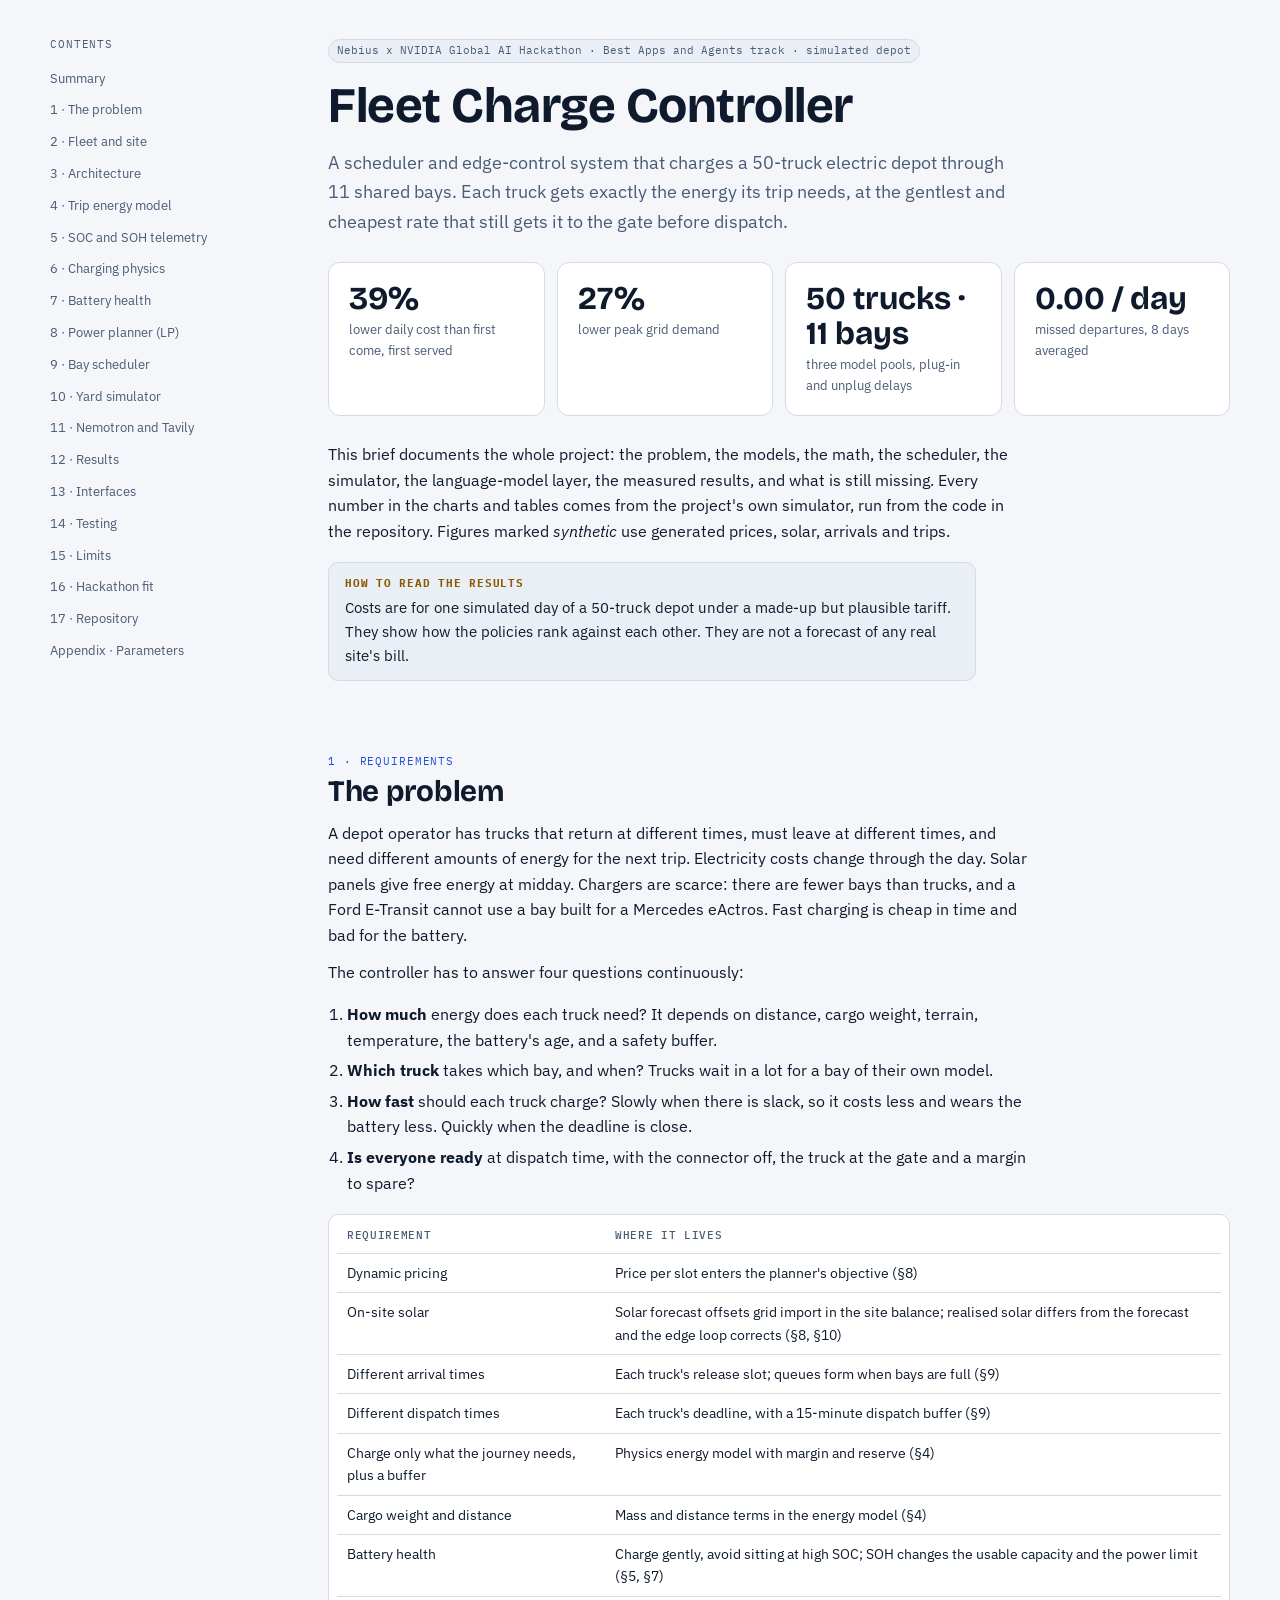
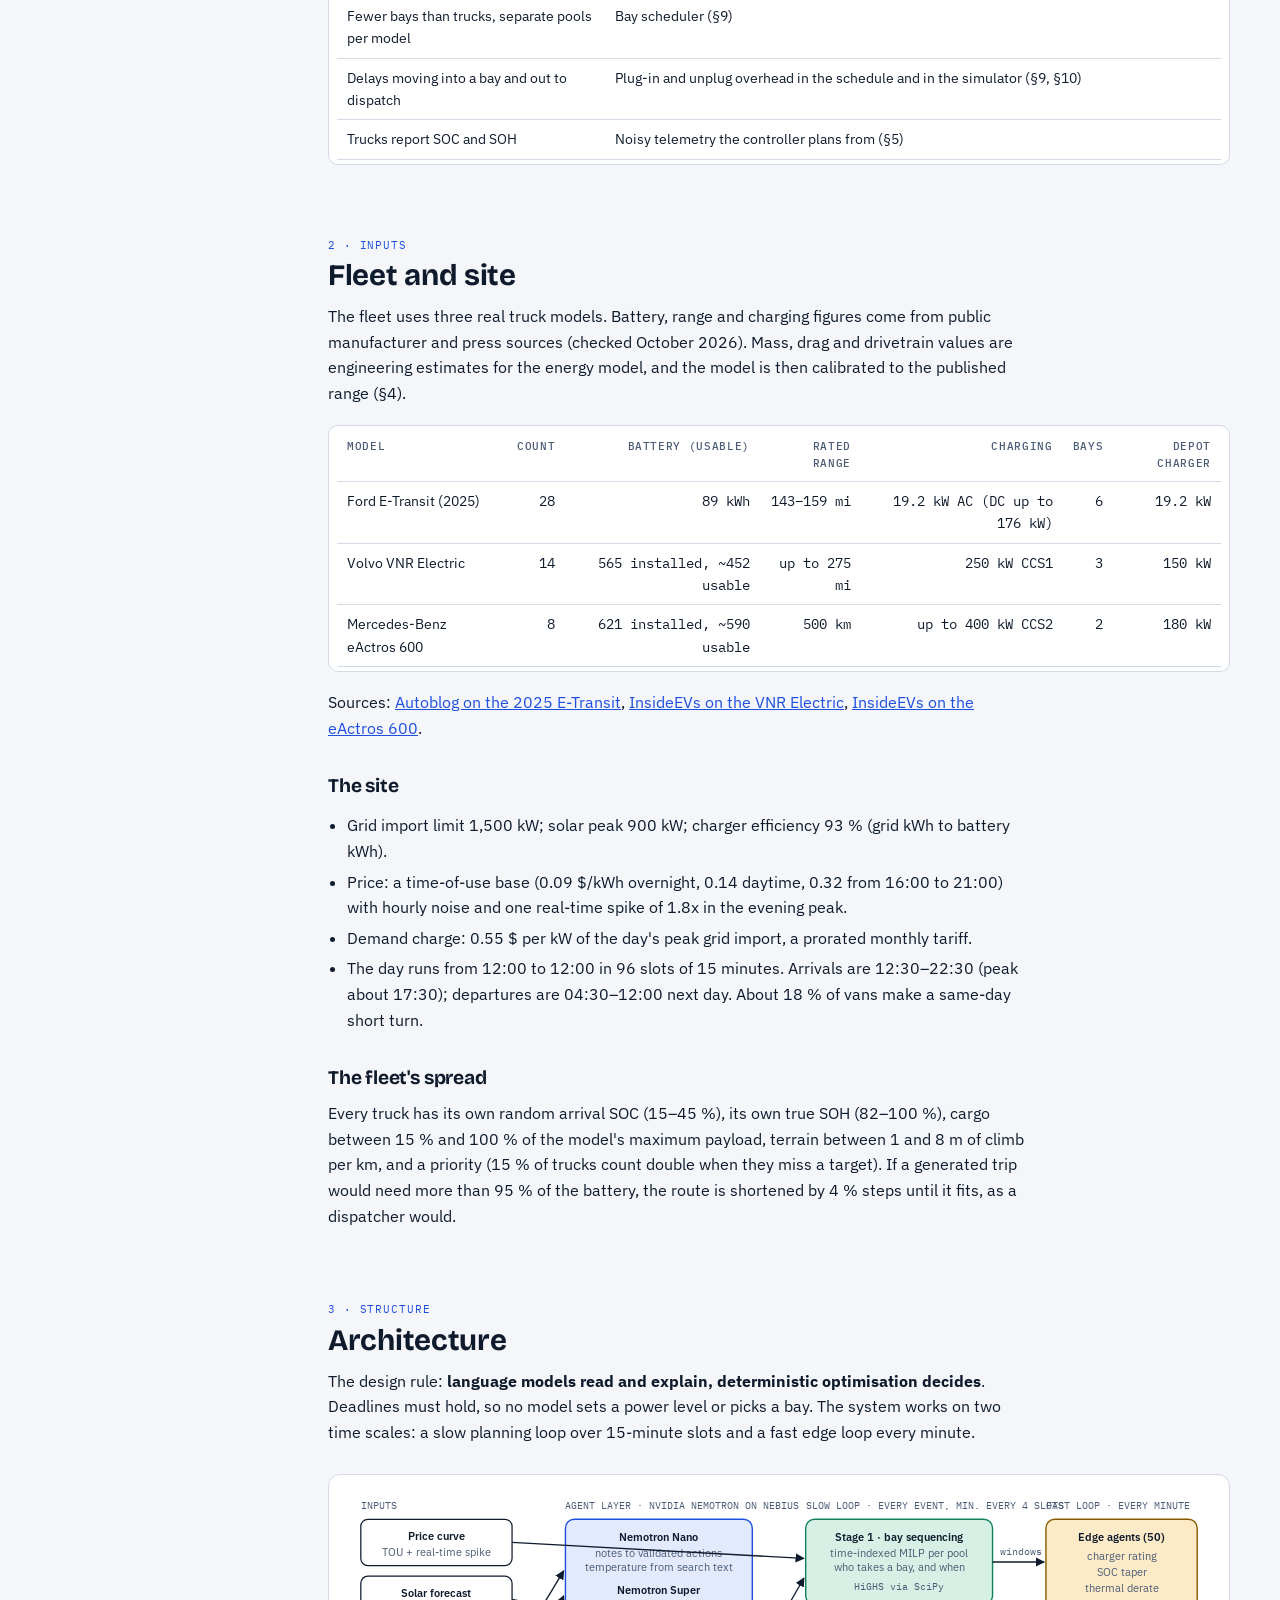
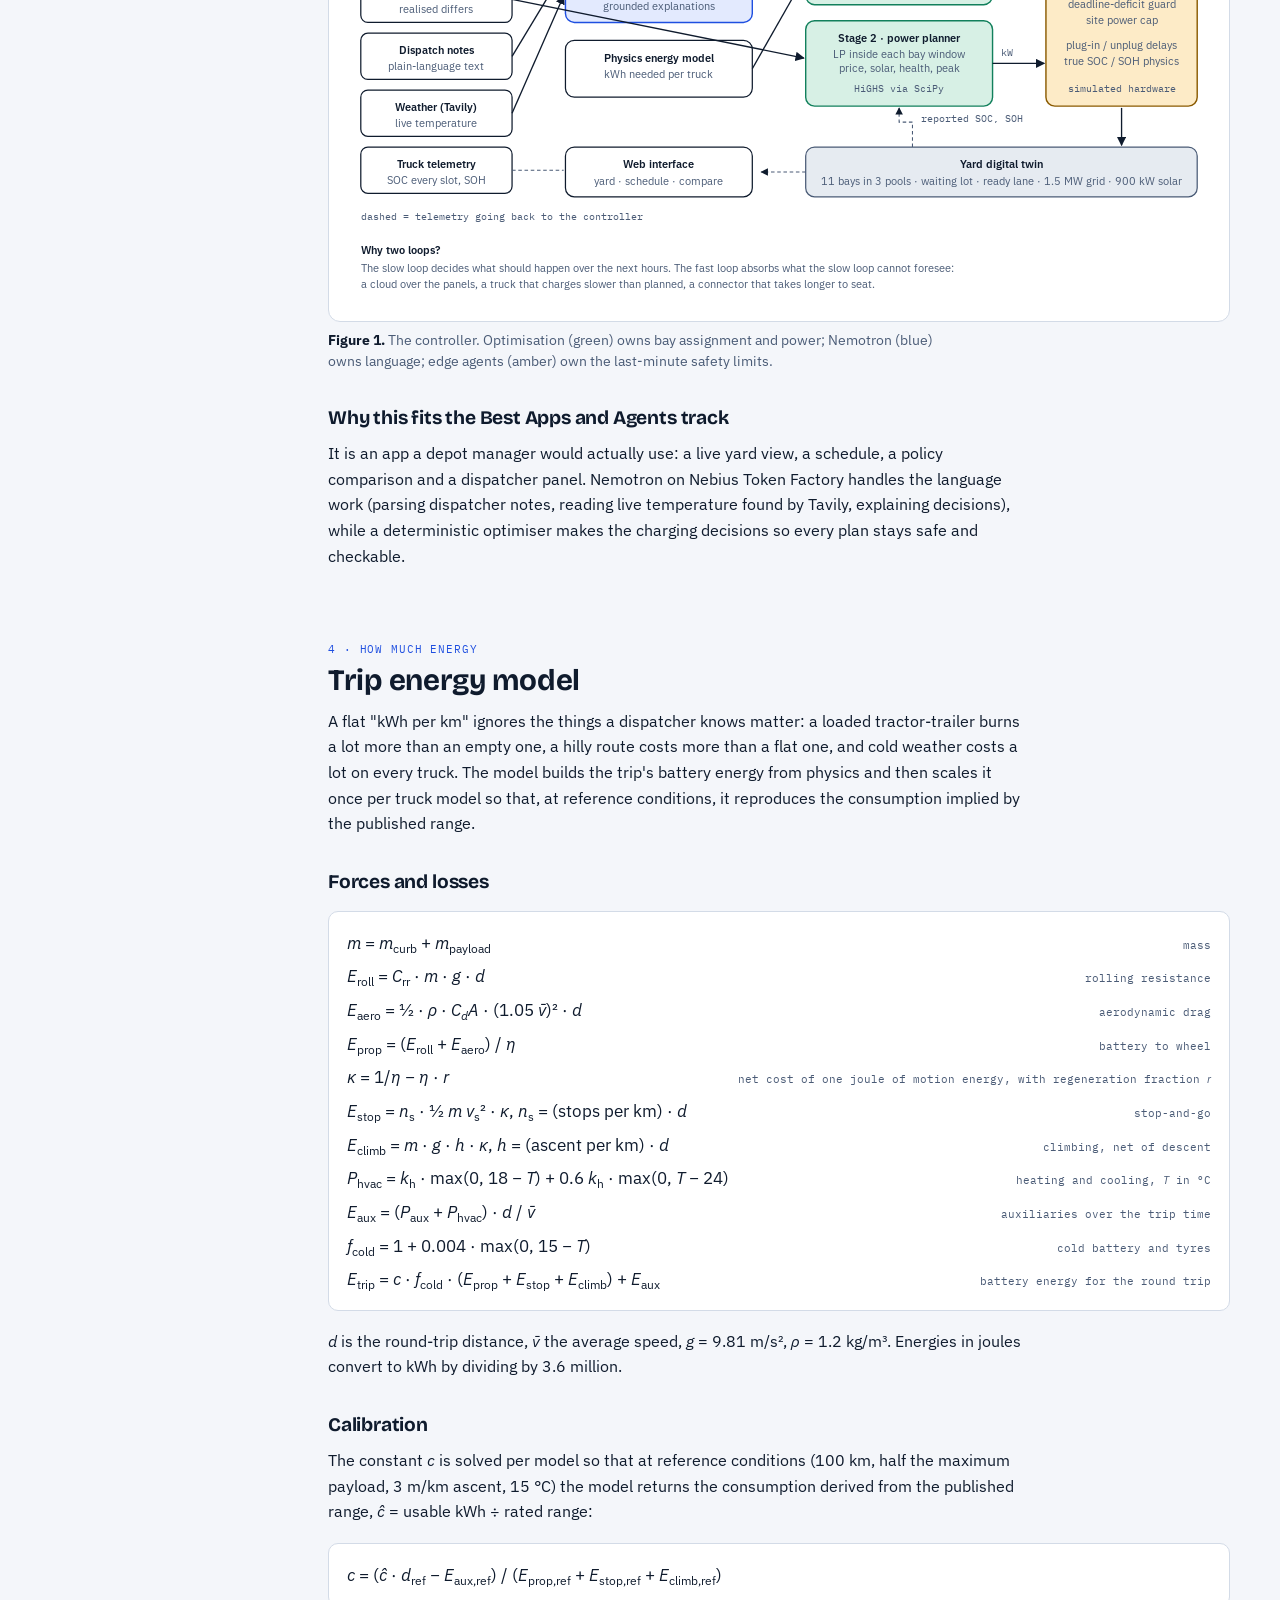
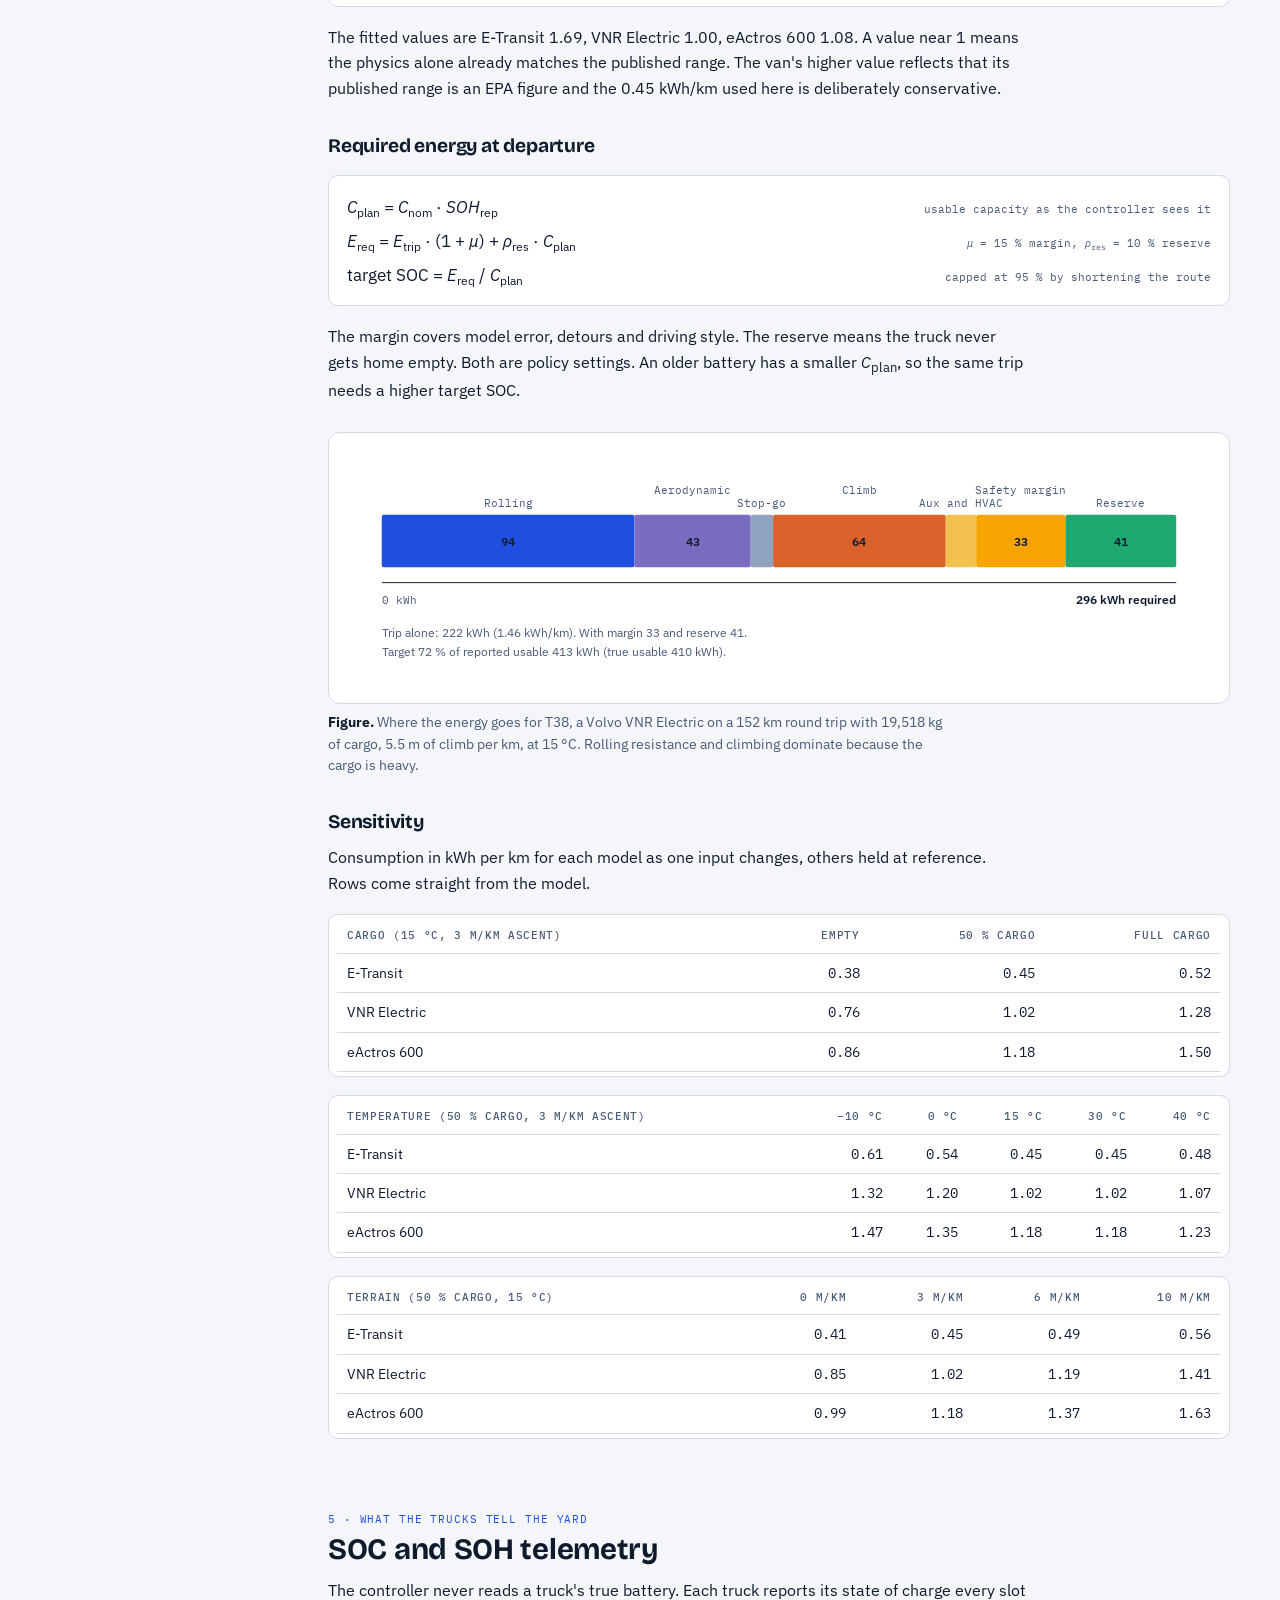
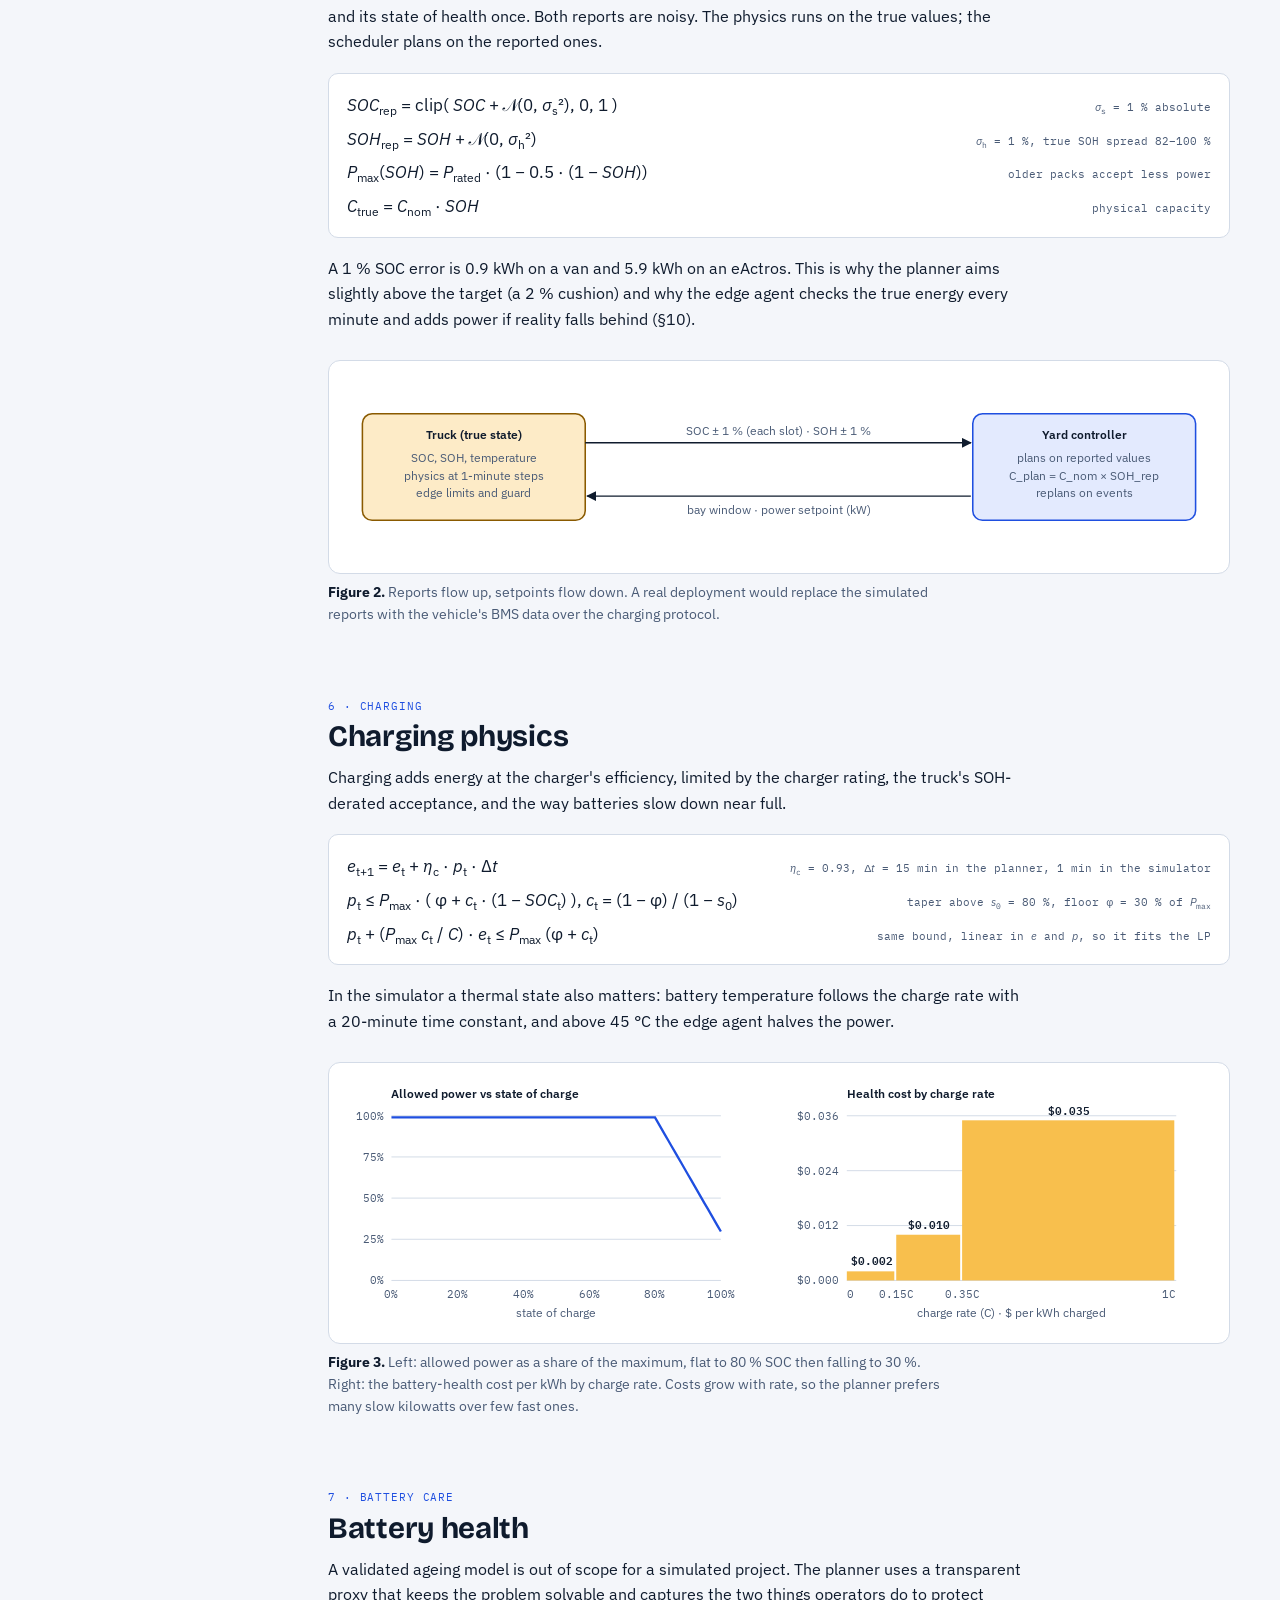
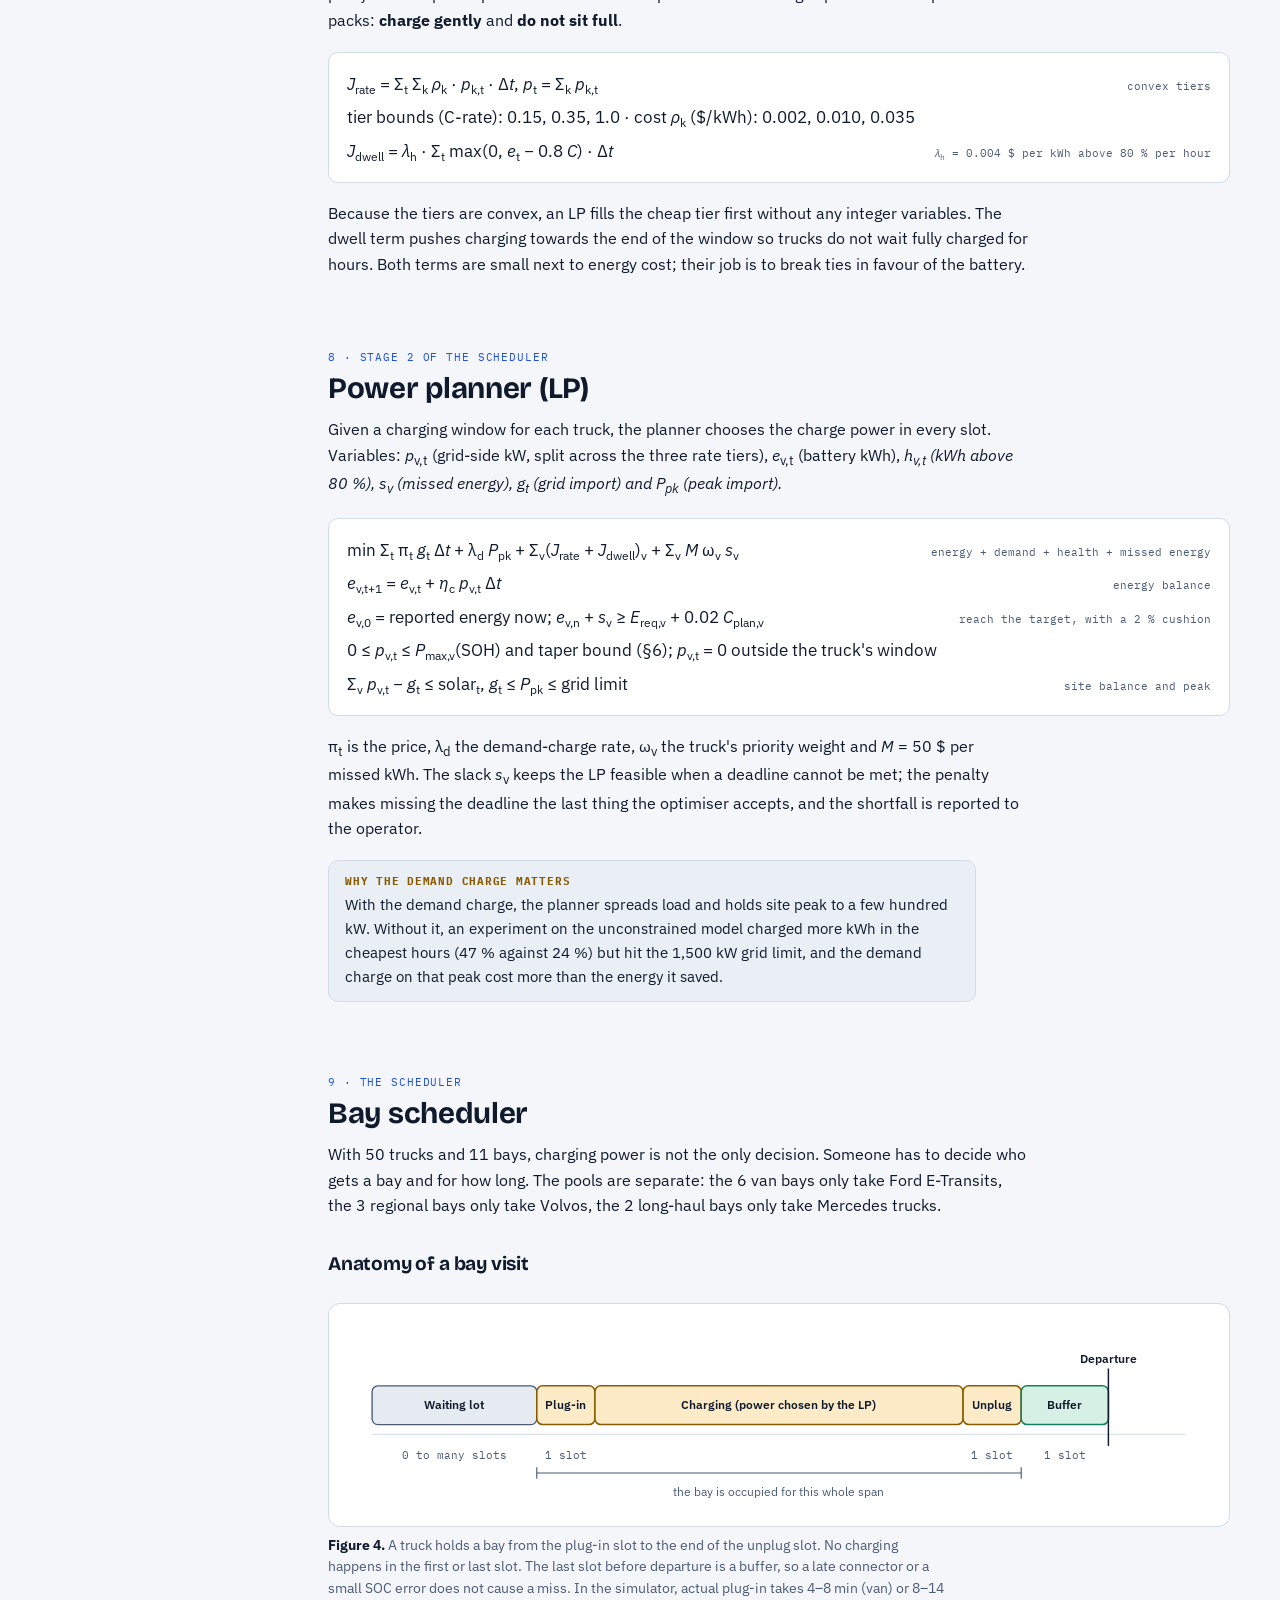
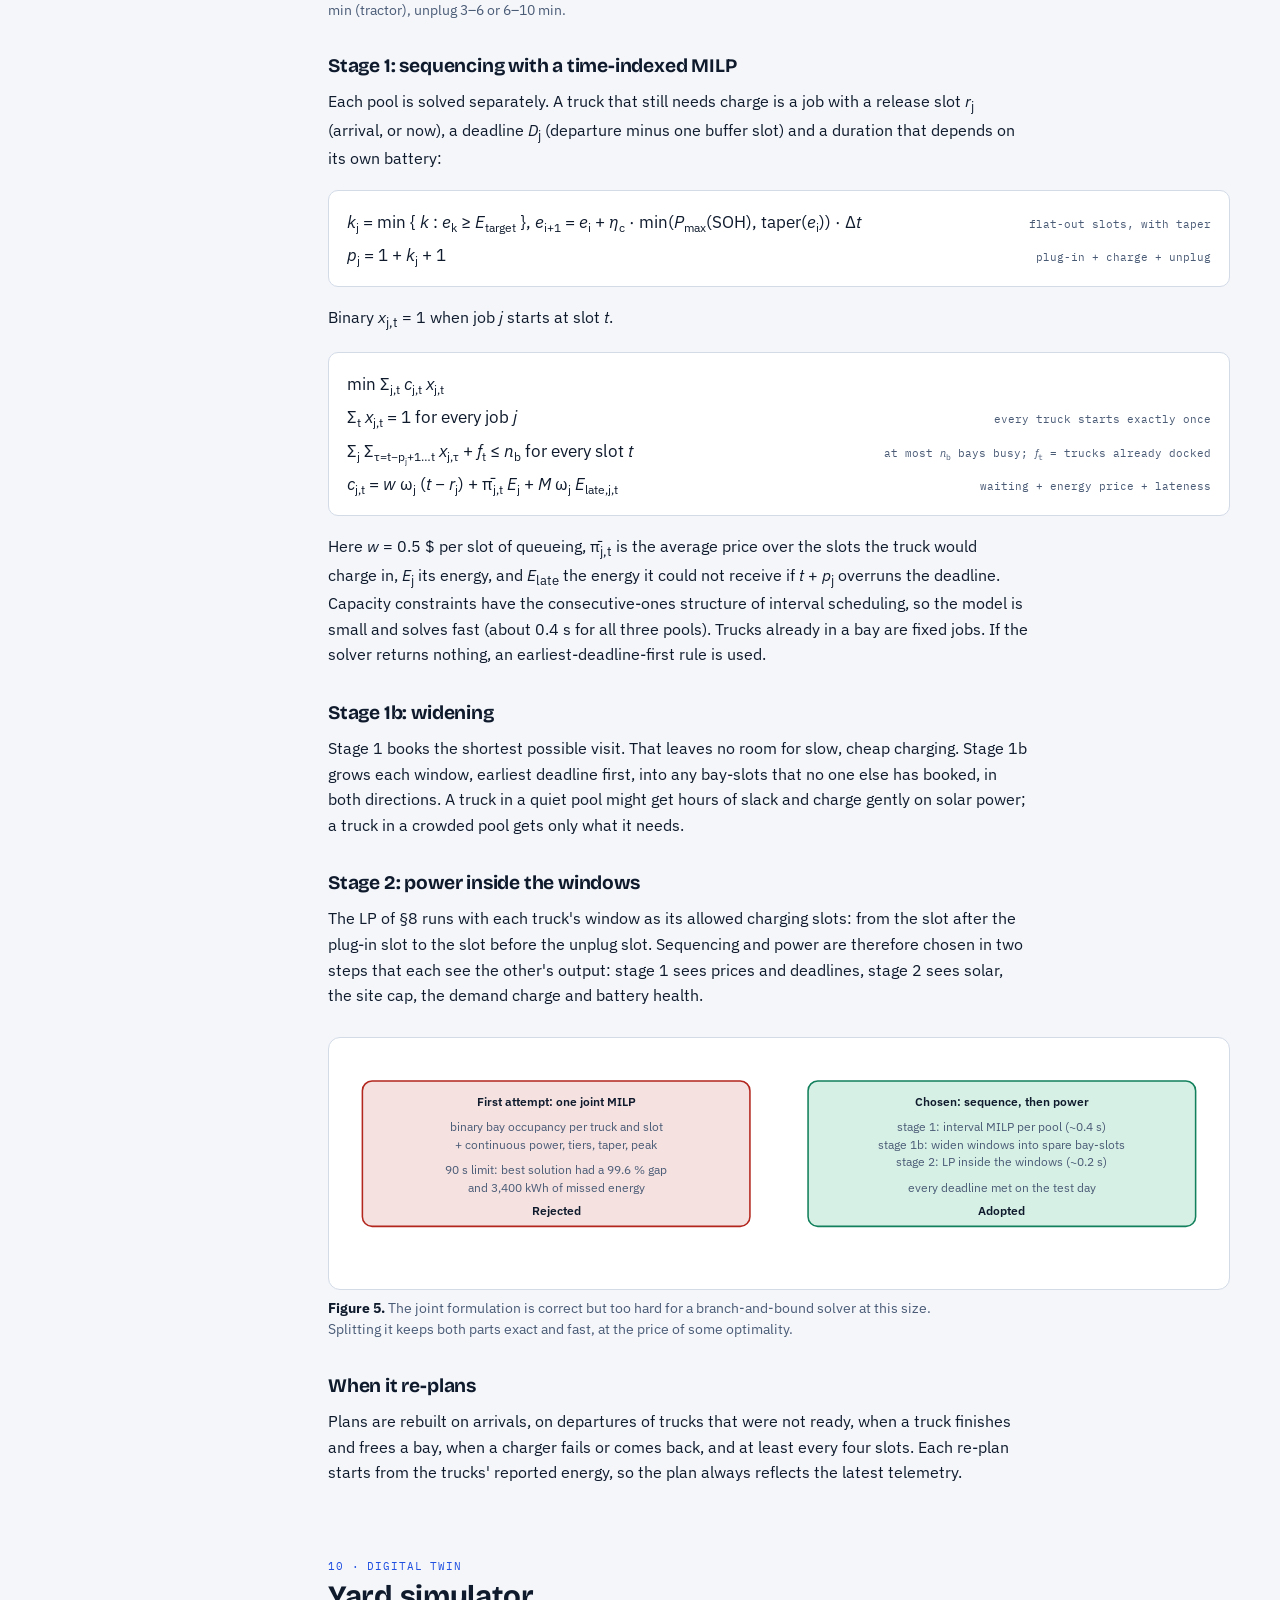
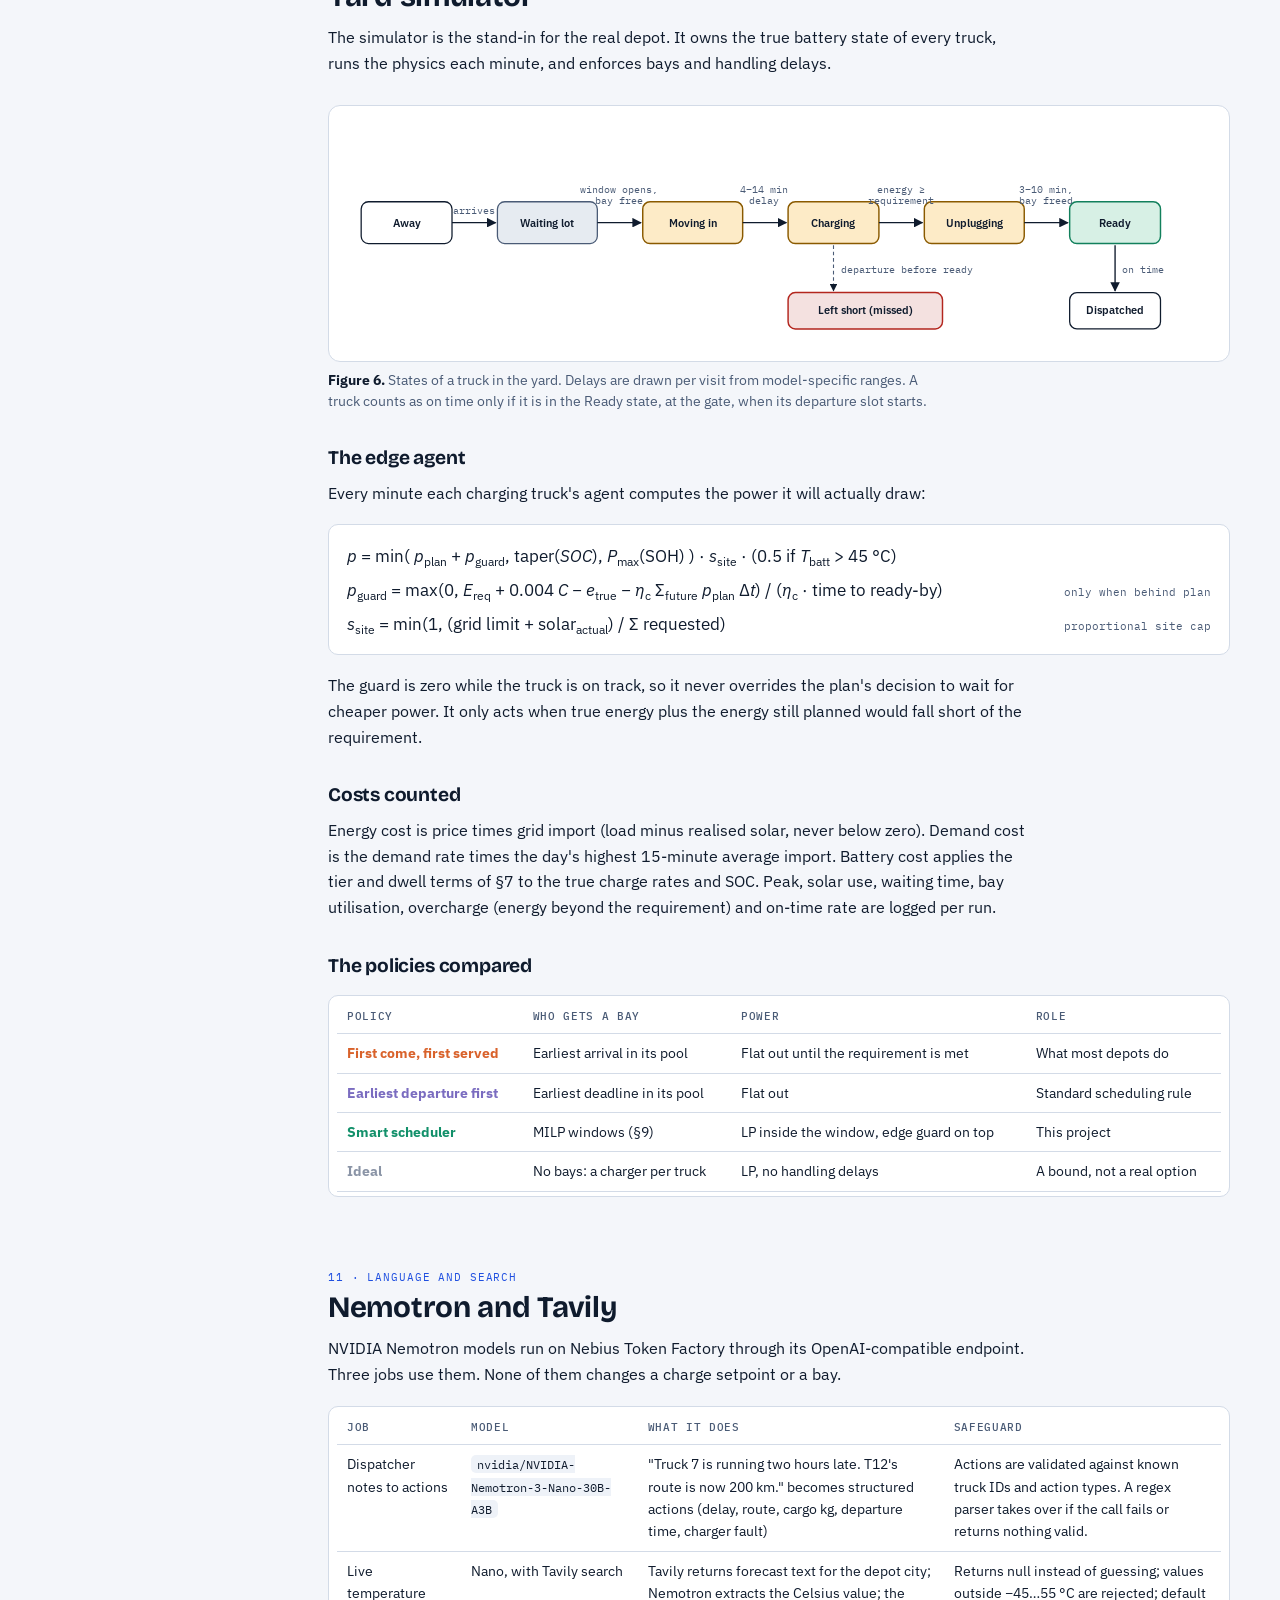
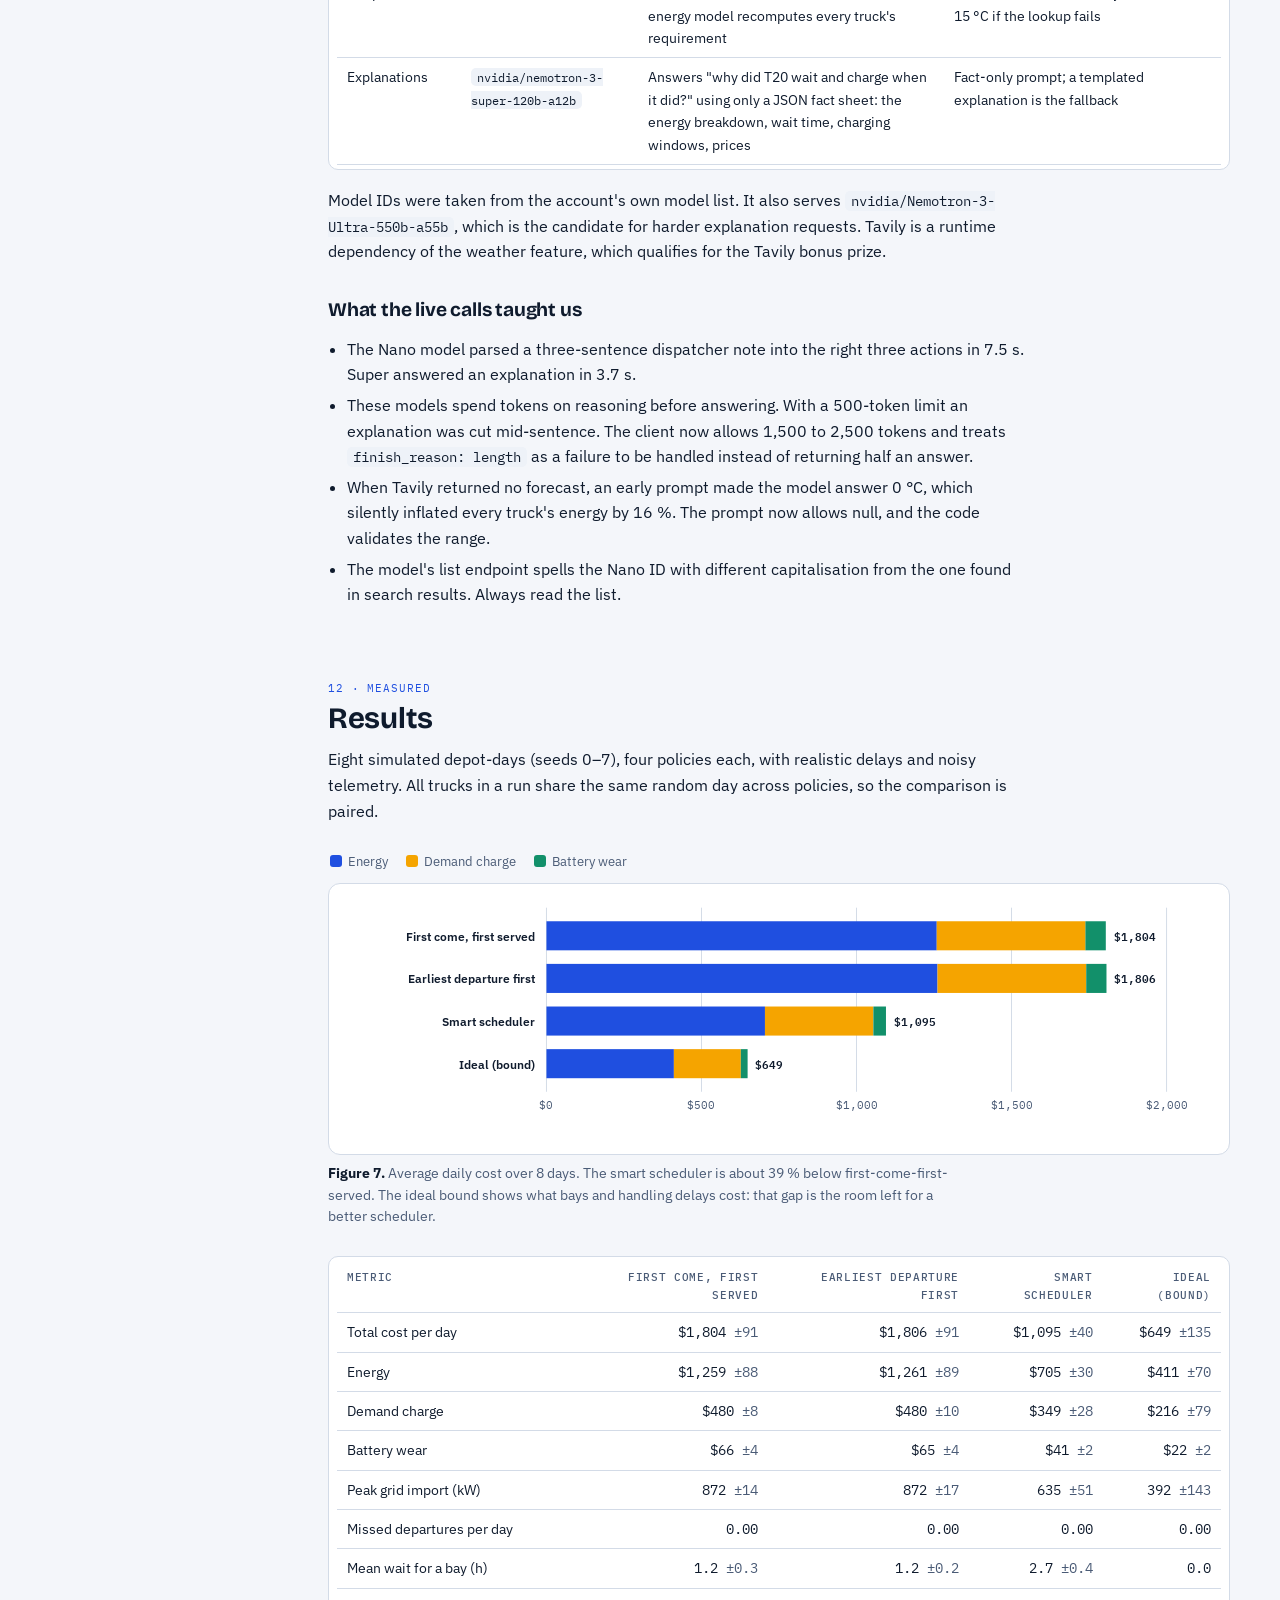
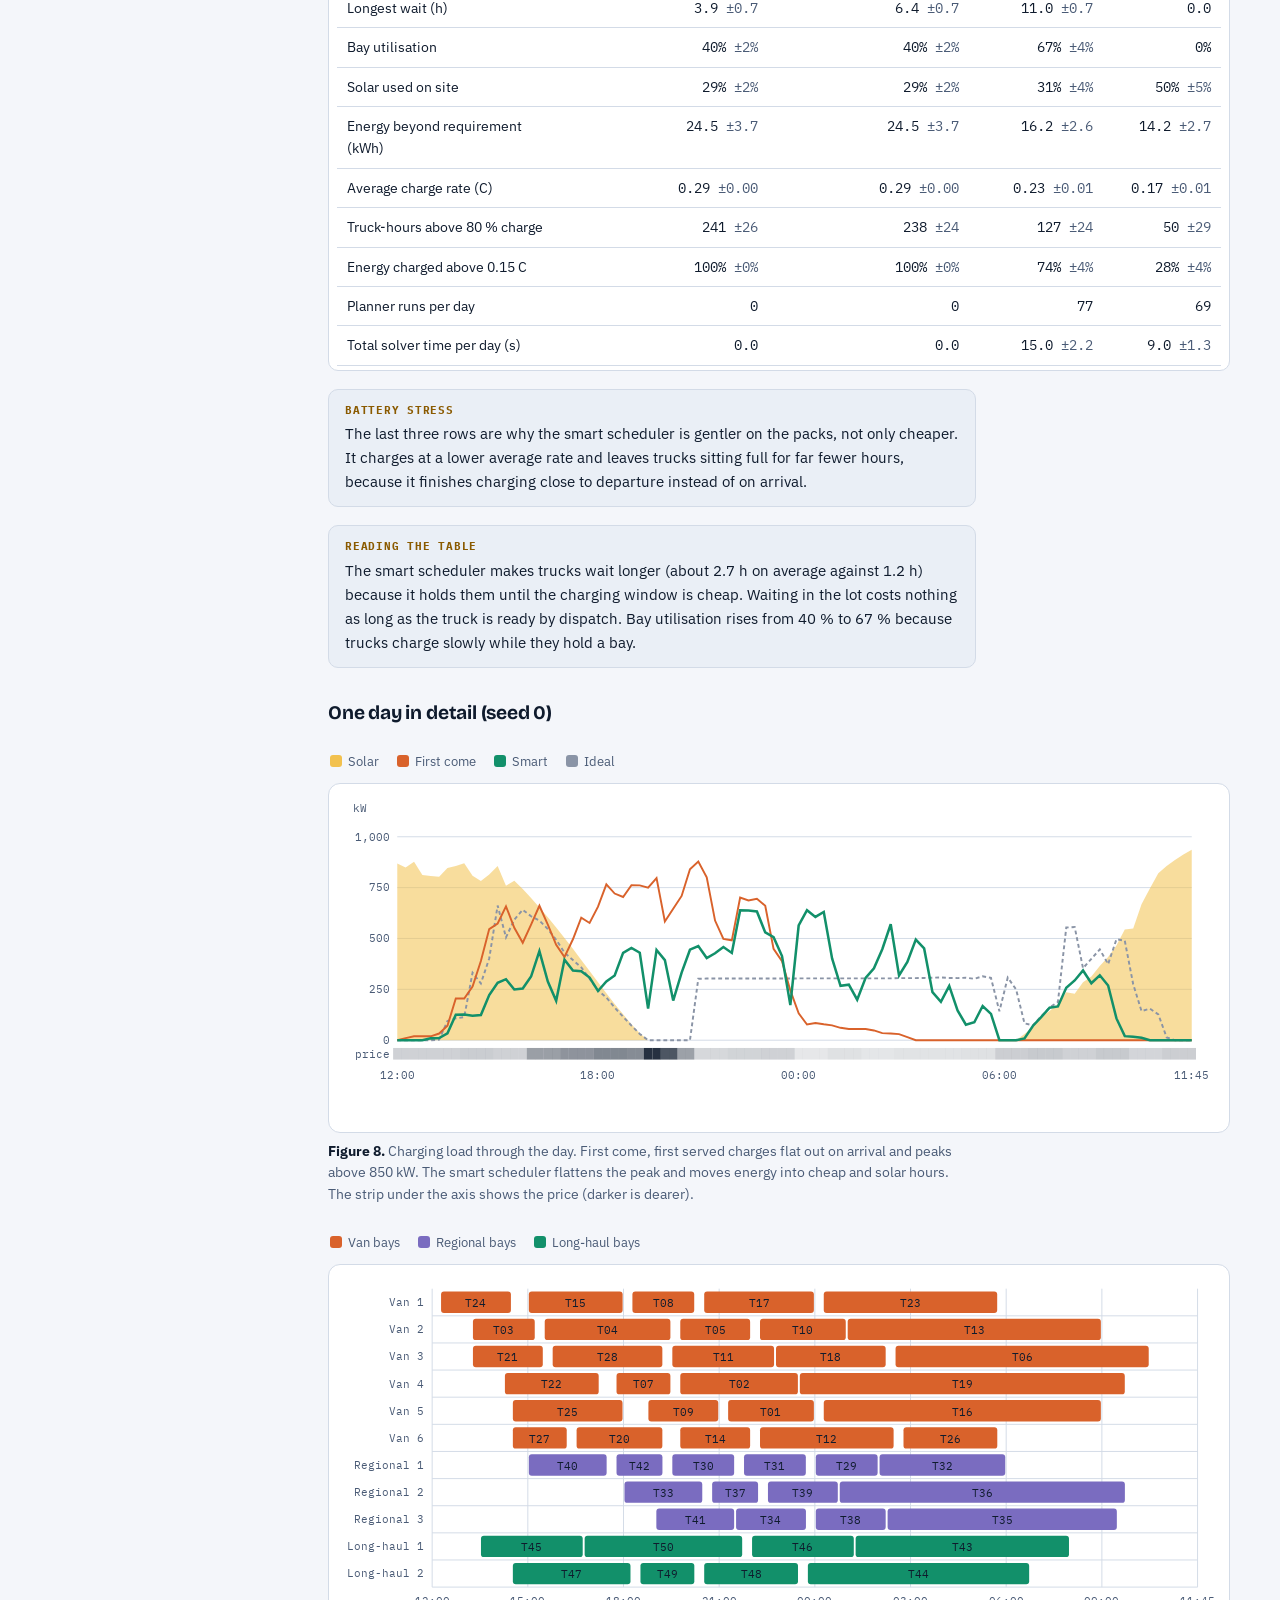
==== commit aa9098d9: "Switch track to Best Apps and Agents; add test-build note Co-Authored-By: Claude Sonnet 5.5 <noreply" ====
--- a/docs/project-brief.html
+++ b/docs/project-brief.html
@@ -147,7 +147,7 @@
 
 <main>
 <header id="summary">
-  <div class="pill">Nebius x NVIDIA Global AI Hackathon · Physical AI track · simulated depot</div>
+  <div class="pill">Nebius x NVIDIA Global AI Hackathon · Best Apps and Agents track · simulated depot</div>
   <h1 style="margin-top:14px">Fleet Charge Controller</h1>
   <p class="lede">A scheduler and edge-control system that charges a 50-truck electric depot through 11 shared bays. Each truck gets exactly the energy its trip needs, at the gentlest and cheapest rate that still gets it to the gate before dispatch.</p>
 
@@ -261,8 +261,8 @@
 </svg></div>
 <figcaption><b>Figure 1.</b> The controller. Optimisation (green) owns bay assignment and power; Nemotron (blue) owns language; edge agents (amber) own the last-minute safety limits.</figcaption>
 </figure>
-<h3>Why this fits the Physical AI track</h3>
-<p>The track asks for agents that sense and act in the physical world, with serverless jobs used to evaluate policies at scale. This project has a sense-decide-act loop around simulated hardware: telemetry in (SOC, SOH, temperature, plug state), setpoints out (kW per charger, bay assignments), local safety limits at the edge, and a large benchmark of policies run as a batch job. There is no physical hardware yet, so the video will show the key modules in action, as the rules allow.</p>
+<h3>Why this fits the Best Apps and Agents track</h3>
+<p>It is an app a depot manager would actually use: a live yard view, a schedule, a policy comparison and a dispatcher panel. Nemotron on Nebius Token Factory handles the language work (parsing dispatcher notes, reading live temperature found by Tavily, explaining decisions), while a deterministic optimiser makes the charging decisions so every plan stays safe and checkable.</p>
 
 <!-- 4 -->
 <div class="sec-tag">4 · How much energy</div>
